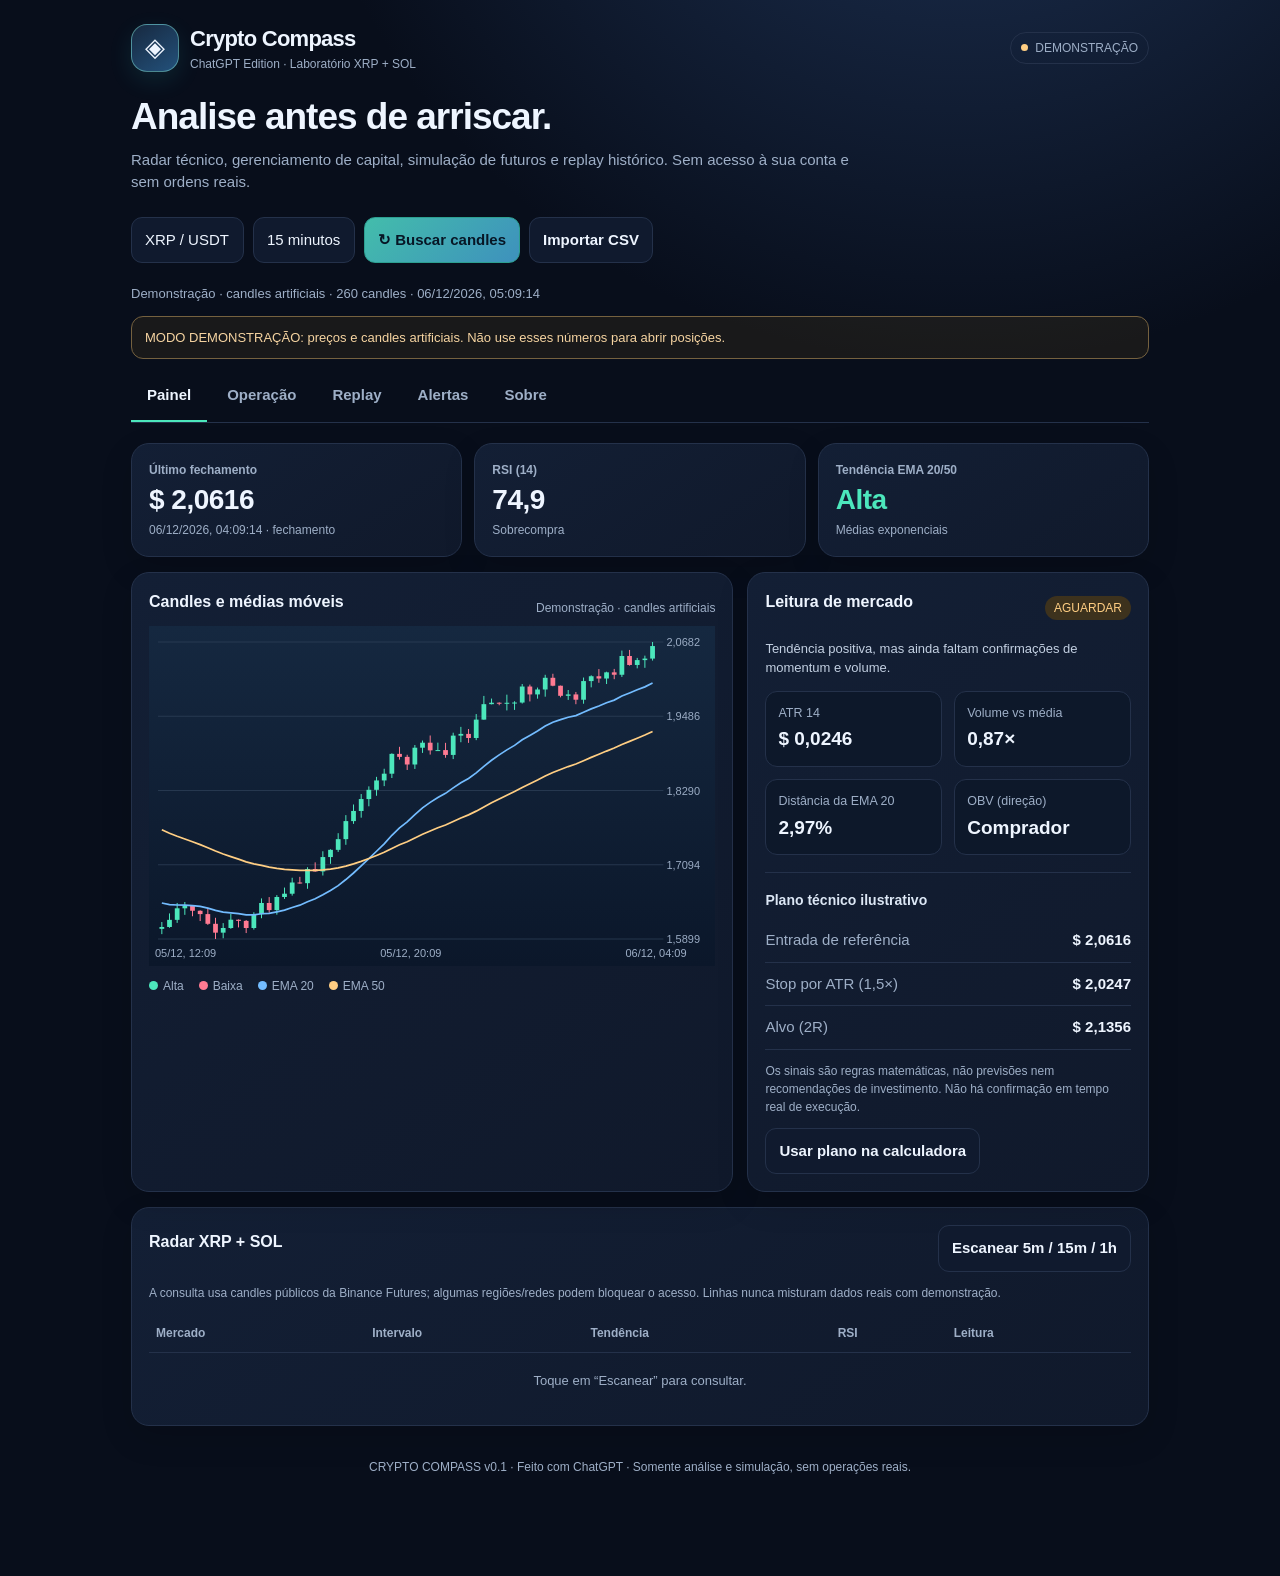
==== index.html @ 7045c55e "Add Crypto Compass index.html for GitHub Pages" ====
<!doctype html>
<html lang="pt-BR">
<head>
<meta charset="utf-8">
<meta name="viewport" content="width=device-width,initial-scale=1,viewport-fit=cover">
<meta name="theme-color" content="#0a1020">
<title>Crypto Compass • ChatGPT Edition</title>
<style>
:root{color-scheme:dark;--bg:#080e1b;--surface:#101a2e;--surface2:#152139;--border:#24314a;--text:#eef5ff;--muted:#9eafc7;--mint:#4ce7bc;--red:#ff7a92;--blue:#73bcff;--gold:#ffce83;--violet:#9d93ff;--shadow:0 16px 48px #0005}
*{box-sizing:border-box}html{scroll-behavior:smooth}body{margin:0;background:radial-gradient(circle at 75% -20%,#20365b 0,transparent 32%),var(--bg);color:var(--text);font:15px/1.5 -apple-system,BlinkMacSystemFont,"Segoe UI",sans-serif}button,input,select{font:inherit}button{cursor:pointer;touch-action:manipulation}a{color:var(--blue)}.wrap{max-width:1050px;padding:22px 16px 100px;margin:auto}.top{display:flex;gap:14px;justify-content:space-between;align-items:center;flex-wrap:wrap}.brand{display:flex;gap:11px;align-items:center}.logo{width:48px;height:48px;border:1px solid #85e9dd77;border-radius:16px;background:linear-gradient(145deg,#172940,#23517b);display:grid;place-items:center;font-size:26px;box-shadow:0 8px 25px #35d8e01c}.brand strong{font-size:22px;letter-spacing:-.75px}.brand small{display:block;color:var(--muted);font-size:12px}.tag{display:inline-flex;gap:7px;align-items:center;border:1px solid var(--border);color:var(--muted);font-size:12px;border-radius:99px;padding:6px 10px}.dot{width:7px;height:7px;background:var(--gold);border-radius:50%}.tag.live{color:var(--mint);border-color:#217c64}.tag.live .dot{background:var(--mint)}.tag.csv{color:var(--blue)}.tag.csv .dot{background:var(--blue)}.intro{margin:23px 0}.intro h1{font-size:clamp(25px,5.3vw,37px);line-height:1.15;letter-spacing:-1px;margin:0 0 10px}.intro p{color:var(--muted);margin:0;max-width:720px}.toolbar{display:flex;gap:9px;align-items:center;flex-wrap:wrap;margin:21px 0}.pick,.btn{border:1px solid var(--border);background:var(--surface);color:var(--text);border-radius:11px;padding:11px 13px;min-height:42px}.pick{appearance:none}.btn{font-weight:650}.btn.primary{border-color:#2d9f91;background:linear-gradient(135deg,#43bdab,#3e91bd);color:#071625}.btn:disabled{opacity:.5;cursor:not-allowed}.btn.ghost{background:transparent}.tabs{display:flex;gap:4px;overflow-x:auto;border-bottom:1px solid var(--border);margin-bottom:20px;scrollbar-width:none}.tabs button{white-space:nowrap;background:none;border:0;color:var(--muted);font-weight:650;padding:13px 16px;border-bottom:2px solid transparent}.tabs button.active{border-bottom-color:var(--mint);color:var(--text)}.panel{display:none}.panel.active{display:block}.cols{display:grid;grid-template-columns:1.5fr 1fr;gap:14px}.rowcards{display:grid;grid-template-columns:repeat(3,1fr);gap:12px}.card{background:linear-gradient(145deg,#131f35,#10192b);border:1px solid var(--border);padding:17px;border-radius:18px;min-width:0;box-shadow:0 12px 32px #0002}.card+.card{}.card h2{font-size:16px;margin:0 0 12px}.card h3{font-size:14px;color:#dce7f5;margin:0 0 8px}.metric .label{font-size:12px;color:var(--muted);font-weight:600}.metric .value{font-size:clamp(19px,3.4vw,28px);font-weight:740;letter-spacing:-.5px;overflow-wrap:anywhere}.metric .sub{font-size:12px;color:var(--muted)}.up{color:var(--mint)!important}.down{color:var(--red)!important}.neutral{color:var(--gold)!important}.chartbox{height:340px;position:relative}.chartbox canvas{width:100%;height:100%;display:block}.legend{display:flex;gap:15px;font-size:12px;color:var(--muted);flex-wrap:wrap;margin-top:11px}.swatch{width:9px;height:9px;display:inline-block;border-radius:50%;margin-right:5px}.section{margin-top:15px}.subtitle{display:flex;align-items:center;justify-content:space-between;gap:9px}.hint{font-size:12px;color:var(--muted)}.notice{font-size:13px;border:1px solid #75613f;background:#3d301a55;color:#f6d4a1;border-radius:12px;padding:11px 13px;margin:12px 0}.notice.good{border-color:#226a60;color:#96e8d2;background:#143d3955}.notice.bad{border-color:#85475c;color:#ffb3c0;background:#5b243a44}.pill{padding:3px 9px;border-radius:99px;font-size:12px;background:#283854;white-space:nowrap}.pill.long{background:#123d33;color:var(--mint)}.pill.short{background:#482233;color:#ffa1b0}.pill.wait{background:#3d321d;color:var(--gold)}.readout{display:grid;grid-template-columns:1fr 1fr;gap:12px;margin-top:13px}.readout>div{background:#0d182a;padding:12px;border:1px solid var(--border);border-radius:12px}.readout strong{font-size:19px;display:block;margin-top:3px}.readout small{display:block;color:var(--muted)}.mini{font-size:12px;color:var(--muted)}.explain{font-size:13px;color:#c3d0e2}table{border-collapse:collapse;width:100%;font-size:13px}th,td{text-align:left;border-bottom:1px solid var(--border);padding:10px 7px;vertical-align:top}th{color:var(--muted);font-size:12px;font-weight:600}tr:last-child td{border-bottom:none}.scrolltable{overflow-x:auto}td button{min-height:31px}.formgrid{display:grid;grid-template-columns:repeat(2,1fr);gap:13px}.field{display:flex;flex-direction:column;gap:5px}.field label{color:var(--muted);font-size:12px;font-weight:650}.field input,.field select{width:100%;background:#0b1527;border:1px solid #30425b;color:var(--text);padding:12px;border-radius:10px;outline:none;min-height:45px}.field input:focus{border-color:var(--mint)}.actions{display:flex;flex-wrap:wrap;gap:9px;margin-top:13px}.line{border-top:1px solid var(--border);margin:17px 0}.kpi{display:flex;justify-content:space-between;gap:10px;padding:10px 0;border-bottom:1px solid var(--border)}.kpi span{color:var(--muted)}.kpi strong{text-align:right}.grid11{display:grid;grid-template-columns:repeat(2,1fr);gap:9px}.feature{border:1px solid var(--border);border-radius:12px;padding:12px;background:#0c1729}.feature b{font-size:13px}.feature p{font-size:12px;color:var(--muted);margin:5px 0 0}.foot{color:var(--muted);text-align:center;font-size:12px;margin-top:32px}.statusmsg{font-size:13px;color:var(--muted);min-height:19px}.toast{position:fixed;left:50%;bottom:18px;transform:translateX(-50%);background:#203851;color:white;border:1px solid #47718a;padding:10px 16px;max-width:90%;min-width:200px;box-shadow:var(--shadow);border-radius:12px;text-align:center;z-index:5;display:none}.toast.show{display:block}.empty{padding:18px;color:var(--muted);font-size:13px;text-align:center}.file{display:none}.important{font-weight:650;color:var(--gold)}
@media(max-width:730px){.wrap{padding:17px 12px 85px}.intro{margin:22px 0 15px}.cols{grid-template-columns:1fr}.rowcards{gap:8px}.card{padding:13px;border-radius:15px}.rowcards .card{padding:11px}.metric .value{font-size:19px}.metric .sub{font-size:11px}.chartbox{height:285px}.toolbar{gap:7px}.toolbar>*{flex:1}.toolbar .btn{white-space:nowrap}.tabs button{padding:12px}.grid11{grid-template-columns:1fr}.formgrid{gap:9px}.tag{font-size:11px}}
@media(max-width:365px){.rowcards{grid-template-columns:1fr 1fr}.metric .value{font-size:21px}}
</style>
</head>
<body>
<div class="wrap">
<header class="top">
  <div class="brand"><span class="logo">◈</span><div><strong>Crypto Compass</strong><small>ChatGPT Edition · Laboratório XRP + SOL</small></div></div>
  <span class="tag" id="sourceBadge"><span class="dot"></span><span id="sourceLabel">DEMONSTRAÇÃO</span></span>
</header>
<section class="intro"><h1>Analise antes de arriscar.</h1><p>Radar técnico, gerenciamento de capital, simulação de futuros e replay histórico. Sem acesso à sua conta e sem ordens reais.</p></section>
<div class="toolbar">
  <select class="pick" id="symbol" aria-label="Criptomoeda"><option value="XRPUSDT">XRP / USDT</option><option value="SOLUSDT">SOL / USDT</option></select>
  <select class="pick" id="timeframe" aria-label="Período"><option value="5m">5 minutos</option><option value="15m" selected>15 minutos</option><option value="1h">1 hora</option><option value="4h">4 horas</option></select>
  <button class="btn primary" id="refresh">↻ Buscar candles</button>
  <button class="btn" id="import">Importar CSV</button><input type="file" id="file" class="file" accept=".csv,.txt,text/csv"/>
</div>
<div class="statusmsg" id="updateStatus">Histórico sintético para demonstração. Toque em “Buscar candles” para tentar obter dados públicos.</div>
<div class="notice" id="dataWarning">MODO DEMONSTRAÇÃO: os preços mostrados são inventados apenas para testar o painel. Não use esses números para operar.</div>
<nav class="tabs" role="tablist" aria-label="Áreas do aplicativo">
<button class="active" data-tab="dashboard">Painel</button><button data-tab="trade">Operação</button><button data-tab="backtest">Replay</button><button data-tab="alerts">Alertas</button><button data-tab="about">Sobre</button>
</nav>
<section class="panel active" id="dashboard">
  <div class="rowcards">
    <div class="card metric"><div class="label">Último fechamento</div><div class="value" id="lastPrice">—</div><div class="sub" id="lastTime">—</div></div>
    <div class="card metric"><div class="label">RSI (14)</div><div class="value" id="rsi">—</div><div class="sub" id="rsiInfo">—</div></div>
    <div class="card metric"><div class="label">Tendência EMA 20/50</div><div class="value" id="trend">—</div><div class="sub" id="trendInfo">—</div></div>
  </div>
  <div class="cols section">
    <div class="card"><div class="subtitle"><h2>Candles e médias móveis</h2><span class="hint" id="chartSource">—</span></div><div class="chartbox"><canvas id="candles" role="img" aria-label="Gráfico de candles e médias móveis"></canvas></div><div class="legend"><span><i class="swatch" style="background:#4ce7bc"></i>Alta</span><span><i class="swatch" style="background:#ff7a92"></i>Baixa</span><span><i class="swatch" style="background:#73bcff"></i>EMA 20</span><span><i class="swatch" style="background:#ffce83"></i>EMA 50</span></div></div>
    <div class="card"><div class="subtitle"><h2>Leitura de mercado</h2><span id="signalBadge" class="pill wait">AGUARDAR</span></div><p id="signalText" class="explain">—</p><div class="readout"><div><small>ATR 14</small><strong id="atr">—</strong></div><div><small>Volume vs média</small><strong id="volumeRatio">—</strong></div><div><small>Distância da EMA 20</small><strong id="emaDist">—</strong></div><div><small>OBV (direção)</small><strong id="obv">—</strong></div></div><div class="line"></div><h3>Plano técnico ilustrativo</h3><div class="kpi"><span>Entrada de referência</span><strong id="suggestEntry">—</strong></div><div class="kpi"><span>Stop por ATR (1,5×)</span><strong id="suggestStop">—</strong></div><div class="kpi"><span>Alvo (2R)</span><strong id="suggestTarget">—</strong></div><p class="mini">Os sinais são regras matemáticas, não previsões nem recomendações de investimento. Não há confirmação em tempo real de execução.</p><button class="btn" id="usePlan">Usar plano na calculadora</button></div>
  </div>
  <div class="card section"><div class="subtitle"><h2>Radar XRP + SOL</h2><button class="btn" id="scan">Escanear 5m / 15m / 1h</button></div><p class="mini">A consulta usa candles públicos da Binance Futures; algumas regiões/redes podem bloquear o acesso. Linhas nunca misturam dados reais com demonstração.</p><div class="scrolltable"><table><thead><tr><th>Mercado</th><th>Intervalo</th><th>Tendência</th><th>RSI</th><th>Leitura</th></tr></thead><tbody id="radarBody"><tr><td colspan="5" class="empty">Toque em “Escanear” para consultar.</td></tr></tbody></table></div></div>
</section>
<section class="panel" id="trade">
<div class="cols">
  <div class="card"><h2>Calculadora de futuros USDT-M</h2><p class="mini">Cálculo simplificado de contratos lineares. Preencha seu plano e veja risco, retorno e exposição antes de simular.</p>
    <div class="formgrid">
      <div class="field"><label for="side">Direção</label><select id="side"><option value="LONG">LONG · Compra</option><option value="SHORT">SHORT · Venda</option></select></div>
      <div class="field"><label for="leverage">Alavancagem (×)</label><input id="leverage" type="number" min="1" max="125" value="5" step="1" inputmode="numeric"></div>
      <div class="field"><label for="equity">Capital total (USDT)</label><input id="equity" type="number" min="0" value="200" step="any" inputmode="decimal"></div>
      <div class="field"><label for="margin">Margem usada (USDT)</label><input id="margin" type="number" min="0" value="20" step="any" inputmode="decimal"></div>
      <div class="field"><label for="entry">Preço de entrada</label><input id="entry" type="number" min="0" step="any" inputmode="decimal"></div>
      <div class="field"><label for="stop">Stop-loss</label><input id="stop" type="number" min="0" step="any" inputmode="decimal"></div>
      <div class="field"><label for="target">Take-profit</label><input id="target" type="number" min="0" step="any" inputmode="decimal"></div>
      <div class="field"><label for="riskPct">Risco máximo (% do capital)</label><input id="riskPct" type="number" min="0.1" max="100" value="1" step=".1" inputmode="decimal"></div>
      <div class="field"><label for="feePct">Taxa estimada por lado (%)</label><input id="feePct" type="number" min="0" max="10" value="0.05" step="any" inputmode="decimal"></div>
      <div class="field"><label for="slippagePct">Slippage estimado por saída (%)</label><input id="slippagePct" type="number" min="0" max="10" value="0.05" step="any" inputmode="decimal"></div>
    </div><div class="actions"><button class="btn primary" id="calculate">Calcular risco</button><button class="btn" id="paperTrade">Registrar operação simulada</button></div>
    <div id="calcStatus" class="notice">Confira entrada, stop, alvo e tamanho da margem antes de calcular.</div>
  </div>
  <div class="card"><h2>Resultado da operação</h2>
    <div class="kpi"><span>Exposição (nocional)</span><strong id="notional">—</strong></div>
    <div class="kpi"><span>Quantidade estimada</span><strong id="qty">—</strong></div>
    <div class="kpi"><span>Perda no stop*</span><strong id="loss">—</strong></div>
    <div class="kpi"><span>Lucro no alvo*</span><strong id="profit">—</strong></div>
    <div class="kpi"><span>Risco da conta</span><strong id="riskAccount">—</strong></div>
    <div class="kpi"><span>Retorno/risco líquido</span><strong id="rr">—</strong></div>
    <div class="kpi"><span>Margem sugerida p/ risco máximo</span><strong id="suggestMargin">—</strong></div>
    <div class="kpi"><span>Distância teórica até zerar margem</span><strong id="roughLiq">—</strong></div>
    <p class="mini">* Inclui taxas informadas e estimativa de slippage de saída. Não inclui funding. A distância de zeragem da margem <b>não é o preço de liquidação</b>, que depende da corretora, manutenção e demais posições.</p>
    <div class="line"></div><h3>Registro local de simulações</h3><div id="paperHistory" class="mini">Nenhuma operação simulada.</div><div class="actions"><button class="btn ghost" id="exportTrades">Exportar registros</button><button class="btn ghost" id="clearTrades">Limpar</button></div>
  </div>
</div>
</section>
<section class="panel" id="backtest">
  <div class="cols"><div class="card"><h2>Replay histórico: rompimento de 20 candles</h2><p class="explain">Estratégia didática: entrada no candle seguinte a um fechamento acima da máxima anterior (LONG), ou abaixo da mínima anterior (SHORT), filtrada pela EMA 50. Stop = 1,5× ATR(14); alvo = 2R. Se stop e alvo forem tocados no mesmo candle, considera stop primeiro.</p><div class="formgrid"><div class="field"><label for="btBreakout">Janela do rompimento</label><select id="btBreakout"><option value="10">10 candles</option><option value="20" selected>20 candles</option><option value="30">30 candles</option></select></div><div class="field"><label for="btFee">Taxa por lado (%)</label><input id="btFee" value="0.05" min="0" step="0.01" type="number" inputmode="decimal"></div></div><div class="actions"><button class="btn primary" id="runBacktest">Executar replay</button><button class="btn" id="exportBacktest">Exportar CSV</button></div><p class="mini">Teste simples, sem otimização, spread, funding ou impacto de mercado. Histórico sintético produz resultados sintéticos. O replay não prevê probabilidades futuras.</p></div>
    <div class="card"><h2>Resumo do replay</h2><div class="readout"><div><small>Operações</small><strong id="btCount">—</strong></div><div><small>Taxa de acerto</small><strong id="btWin">—</strong></div><div><small>Saldo em R*</small><strong id="btTotal">—</strong></div><div><small>Maior rebaixamento*</small><strong id="btDrawdown">—</strong></div></div><p class="mini">* Resultado expresso em unidades de risco (R), com taxas aproximadas. Não representa dólares de lucro.</p><div class="notice" id="btStatus">Execute para testar o histórico carregado.</div></div>
  </div><div class="card section"><h2>Últimas operações do replay</h2><div class="scrolltable"><table><thead><tr><th>Data</th><th>Lado</th><th>Entrada</th><th>Saída</th><th>Motivo</th><th>Resultado</th></tr></thead><tbody id="btRows"><tr><td colspan="6" class="empty">Sem teste executado.</td></tr></tbody></table></div></div>
</section>
<section class="panel" id="alerts">
<div class="cols"><div class="card"><h2>Alertas de preço na tela</h2><p class="explain">Avisos locais quando você atualizar candles e o último preço cruzar seu nível. <b>Não funciona com a aba fechada</b> e não envia push.</p><div class="formgrid"><div class="field"><label for="alertSide">Condição</label><select id="alertSide"><option value="above">Preço igual ou acima de</option><option value="below">Preço igual ou abaixo de</option></select></div><div class="field"><label for="alertPrice">Preço (USDT)</label><input type="number" id="alertPrice" min="0" step="any" inputmode="decimal"></div></div><div class="actions"><button class="btn primary" id="addAlert">Criar alerta local</button><button class="btn" id="checkAlerts">Verificar agora</button></div></div><div class="card"><h2>Seus alertas</h2><div id="alertList" class="empty">Nenhum alerta cadastrado.</div><p class="mini">Guardados neste navegador quando o armazenamento local estiver disponível. Sem envio de dados pessoais.</p></div></div>
</section>
<section class="panel" id="about"><div class="card"><h2>11 módulos adaptados para criptomoedas</h2><p class="explain">Esta é uma implementação própria inspirada na organização das 11 habilidades do projeto público <a href="https://github.com/Jakeschincariol/day-trader-skill" target="_blank" rel="noopener">Day Trader Skill</a>, de Jake Schincariol (MIT). Não é um plugin oficial do ChatGPT, da Binance nem uma cópia dos scripts Python originais.</p><div class="grid11">
<div class="feature"><b>01 · Scanner → Radar</b><p>Compara XRP/SOL e múltiplos períodos.</p></div><div class="feature"><b>02 · News → Contexto</b><p>Tendência e volatilidade; não coleta manchetes.</p></div><div class="feature"><b>03 · Entry → Sinal</b><p>Critérios de EMA, RSI e volume em candles fechados.</p></div><div class="feature"><b>04 · Exit → Planejamento</b><p>Stop ATR e alvo em múltiplos de risco.</p></div><div class="feature"><b>05 · Time Machine → Replay</b><p>Backtest histórico de rompimentos, não previsão.</p></div><div class="feature"><b>06 · Risk → Limites</b><p>Validação do risco e da direção do stop.</p></div><div class="feature"><b>07 · Budget → Tamanho</b><p>Margem sugerida pelo risco máximo definido.</p></div><div class="feature"><b>08 · Broker → Paper</b><p>Registro local de ordem simulada; nenhuma ordem real.</p></div><div class="feature"><b>09 · Alerts → Alertas locais</b><p>Verifica níveis quando os dados são atualizados.</p></div><div class="feature"><b>10 · Analyst → Volatilidade</b><p>ATR, distância das médias e RSI, em vez de balanços.</p></div><div class="feature"><b>11 · Tracker → Volume</b><p>Razão de volume e OBV, em vez de declarações políticas.</p></div>
</div><div class="line"></div><h3>Limitações e segurança</h3><p class="explain">Os candles públicos são solicitados à API Binance Futures <code>fapi.binance.com</code> somente quando você pede atualização. Ela pode estar inacessível dependendo da região, conexão ou navegador. Dados CSV são identificados separadamente. Nenhuma atualização automática em segundo plano. Sem APIs privadas, sem ordens, sem senhas e sem previsão garantida. A estimativa financeira não contempla todas as regras da exchange, custos e riscos de liquidação.</p><p class="explain"><b>Assinatura:</b> Crypto Compass · desenvolvido com assistência do ChatGPT para estudo e simulação de XRP/SOL. Créditos de inspiração: Jake Schincariol, <a href="https://github.com/Jakeschincariol/day-trader-skill">Day Trader Skill</a>.</p><div class="actions"><button id="loadDemo" class="btn">Voltar à demonstração</button></div></div></section>
<footer class="foot">CRYPTO COMPASS v0.1 · Feito com ChatGPT · Somente análise e simulação, sem operações reais.</footer>
</div><div class="toast" id="toast" role="status" aria-live="polite"></div>
<script>
'use strict';
const $=x=>document.getElementById(x), $$=s=>Array.from(document.querySelectorAll(s));
const fmt=(n,d=4)=>Number.isFinite(n)?n.toLocaleString('pt-BR',{minimumFractionDigits:d,maximumFractionDigits:d}):'—';
const money=(n,d=2)=>Number.isFinite(n)?new Intl.NumberFormat('pt-BR',{style:'currency',currency:'USD',minimumFractionDigits:d,maximumFractionDigits:d}).format(n):'—';
const pct=(n,d=2)=>Number.isFinite(n)?fmt(n,d)+'%':'—';
const finite=n=>Number.isFinite(n);
let store={};let paper=readStore('cc_paper',[]),alerts=readStore('cc_alerts',[]),btTrades=[];let toastTimer;
function readStore(k,fallback){try{const v=JSON.parse(localStorage.getItem(k));return Array.isArray(v)?v:fallback}catch{return fallback}}
function saveStore(k,value){try{localStorage.setItem(k,JSON.stringify(value))}catch{}}
function toast(m){$('toast').textContent=m;$('toast').classList.add('show');clearTimeout(toastTimer);toastTimer=setTimeout(()=>$('toast').classList.remove('show'),3700)}
function sourceData(){const k=$('symbol').value+'_'+$('timeframe').value;return store[k]||null}
function setData(data){store[data.symbol+'_'+data.tf]=data;renderAll()}
function seeded(seed){return function(){seed|=0;seed=(seed+0x6D2B79F5)|0;let t=Math.imul(seed^(seed>>>15),1|seed);t=(t+Math.imul(t^(t>>>7),61|t))^t;return ((t^(t>>>14))>>>0)/4294967296}}
const duration={'5m':300000,'15m':900000,'1h':3600000,'4h':14400000};
function demo(symbol,tf){const x=seeded((symbol==='XRPUSDT'?73051:173008)+duration[tf]),n=260,c=[];let price=symbol==='XRPUSDT'?2.1:165;const t0=Date.now()-duration[tf]*(n+3);for(let i=0;i<n;i++){const drift=Math.sin(i/16)*.004+Math.cos(i/42)*.003;const change=(x()-.5)*.026+drift;const open=price;const close=Math.max(.001,open*(1+change));const high=Math.max(open,close)*(1+x()*.007);const low=Math.min(open,close)*(1-x()*.007);c.push({t:t0+i*duration[tf],open,high,low,close,volume:500000+x()*1600000});price=close}return {symbol,tf,c,kind:'demo',received:Date.now(),description:'Demonstração · candles artificiais'}}
function ema(c,n){const out=Array(c.length).fill(NaN);if(c.length<n)return out;let sum=0;for(let i=0;i<n;i++)sum+=c[i].close;let e=sum/n;out[n-1]=e;for(let i=n;i<c.length;i++){e=c[i].close*(2/(n+1))+e*(1-2/(n+1));out[i]=e}return out}
function rsi(c,n=14){if(c.length<=n)return NaN;let g=0,l=0;for(let i=1;i<=n;i++){const diff=c[i].close-c[i-1].close;g+=Math.max(diff,0);l+=Math.max(-diff,0)}g/=n;l/=n;for(let i=n+1;i<c.length;i++){const diff=c[i].close-c[i-1].close;g=(g*(n-1)+Math.max(diff,0))/n;l=(l*(n-1)+Math.max(-diff,0))/n}return l===0?(g===0?50:100):100-100/(1+g/l)}
function atrArray(c,n=14){const result=Array(c.length).fill(NaN);if(c.length<=n)return result;let total=0;for(let i=1;i<=n;i++){const z=c[i],prev=c[i-1];total+=Math.max(z.high-z.low,Math.abs(z.high-prev.close),Math.abs(z.low-prev.close))}let v=total/n;result[n]=v;for(let i=n+1;i<c.length;i++){const z=c[i],prev=c[i-1];const tr=Math.max(z.high-z.low,Math.abs(z.high-prev.close),Math.abs(z.low-prev.close));v=(v*(n-1)+tr)/n;result[i]=v}return result}
function analyze(c){if(c.length<55)return null;const idx=c.length-1,e20=ema(c,20),e50=ema(c,50),r=rsi(c),a=atrArray(c),cl=c[idx].close;const vavg=c.slice(-21,-1).reduce((p,x)=>p+x.volume,0)/20;const vr=vavg?c[idx].volume/vavg:NaN;let obv=0;for(let i=Math.max(1,c.length-20);i<c.length;i++)obv+=c[i].close>c[i-1].close?c[i].volume:c[i].close<c[i-1].close?-c[i].volume:0;const up=e20[idx]>e50[idx]&&cl>e20[idx],down=e20[idx]<e50[idx]&&cl<e20[idx];let signal='WAIT';if(up&&r>=50&&r<=70&&vr>=1.05)signal='LONG';else if(down&&r<=50&&r>=30&&vr>=1.05)signal='SHORT';const side=signal==='WAIT'?(up?'LONG':down?'SHORT':null):signal;const stop=side==='LONG'?cl-1.5*a[idx]:side==='SHORT'?cl+1.5*a[idx]:NaN;const target=side==='LONG'?cl+3*a[idx]:side==='SHORT'?cl-3*a[idx]:NaN;return {cl,e20:e20[idx],e50:e50[idx],r,atr:a[idx],vr,obv,up,down,signal,side,stop,target,dist:(cl/e20[idx]-1)*100,e20Arr:e20,e50Arr:e50}}
function setSource(src){const b=$('sourceBadge');b.classList.remove('live','csv');if(src.kind==='live'){b.classList.add('live');$('sourceLabel').textContent='BINANCE FUTURES';$('dataWarning').className='notice good';$('dataWarning').textContent='DADOS PÚBLICOS: candles históricos da Binance Futures, consultados manualmente. Confira o preço e a disponibilidade na corretora antes de operar.';}else if(src.kind==='csv'){b.classList.add('csv');$('sourceLabel').textContent='CSV IMPORTADO';$('dataWarning').className='notice';$('dataWarning').textContent='DADOS IMPORTADOS: qualidade, instrumento, fuso e integridade são responsabilidade do arquivo CSV; confira a procedência antes de interpretar.';}else{$('sourceLabel').textContent='DEMONSTRAÇÃO';$('dataWarning').className='notice';$('dataWarning').textContent='MODO DEMONSTRAÇÃO: preços e candles artificiais. Não use esses números para abrir posições.';}$('chartSource').textContent=src.description;}
function renderAll(){const data=sourceData();if(!data)return;setSource(data);const c=data.c,a=analyze(c),last=c[c.length-1];$('lastPrice').textContent='$ '+fmt(last.close,last.close>=20?2:4);$('lastTime').textContent=new Date(last.t).toLocaleString('pt-BR')+' · fechamento';$('rsi').textContent=a?fmt(a.r,1):'—';$('rsiInfo').textContent=a?(a.r>70?'Sobrecompra':a.r<30?'Sobrevenda':'Neutro'):'Poucos candles';$('trend').textContent=a?(a.up?'Alta':a.down?'Baixa':'Lateral'):'—';$('trend').className='value '+(a?(a.up?'up':a.down?'down':'neutral'):'');$('trendInfo').textContent='Médias exponenciais';$('atr').textContent=a?'$ '+fmt(a.atr,last.close>=20?2:4):'—';$('volumeRatio').textContent=a?fmt(a.vr,2)+'×':'—';$('emaDist').textContent=a?pct(a.dist):'—';$('obv').textContent=a?(a.obv>0?'Comprador':a.obv<0?'Vendedor':'Neutro'):'—';$('signalBadge').textContent=a?(a.signal==='WAIT'?'AGUARDAR':a.signal):'AGUARDAR';$('signalBadge').className='pill '+(a?(a.signal==='LONG'?'long':a.signal==='SHORT'?'short':'wait'):'wait');$('signalText').textContent=!a?'Carregue pelo menos 55 candles.':a.signal==='LONG'?'Condições técnicas LONG: tendência de alta, RSI entre 50–70 e volume acima da média.':a.signal==='SHORT'?'Condições técnicas SHORT: tendência de baixa, RSI entre 30–50 e volume acima da média.':a.up?'Tendência positiva, mas ainda faltam confirmações de momentum e volume.':a.down?'Tendência negativa, mas ainda faltam confirmações de momentum e volume.':'Médias e preço sem alinhamento. Melhor não forçar um sinal.';$('suggestEntry').textContent=a&&a.side?'$ '+fmt(a.cl,a.cl>=20?2:4):'—';$('suggestStop').textContent=a&&a.side?'$ '+fmt(a.stop,a.cl>=20?2:4):'—';$('suggestTarget').textContent=a&&a.side?'$ '+fmt(a.target,a.cl>=20?2:4):'—';$('usePlan').disabled=!(a&&a.side);$('usePlan').dataset.side=a?.side||'';$('usePlan').dataset.entry=a?.cl||'';$('usePlan').dataset.stop=a?.stop||'';$('usePlan').dataset.target=a?.target||'';$('updateStatus').textContent=data.description+' · '+c.length+' candles · '+new Date(data.received).toLocaleString('pt-BR')+(data.kind==='live'?' (captura; não é streaming)':'');$('btStatus').textContent='Os candles foram alterados ou atualizados. Execute o replay para recalcular.';$('btStatus').className='notice';btTrades=[];renderChart();if(data.kind==='live')checkAlerts(true)}
function renderChart(){const canvas=$('candles'),data=sourceData();if(!canvas||!data)return;const rect=canvas.getBoundingClientRect();if(rect.width<30||rect.height<30)return;const w=rect.width,h=rect.height,dpr=Math.min(window.devicePixelRatio||1,2);canvas.width=Math.round(w*dpr);canvas.height=Math.round(h*dpr);const x=canvas.getContext('2d');x.setTransform(dpr,0,0,dpr,0,0);x.clearRect(0,0,w,h);const all=data.c,last=all.slice(-65),a=analyze(all);const max=Math.max(...last.map(c=>c.high)),min=Math.min(...last.map(c=>c.low)),range=(max-min)||1,padL=9,padR=59,padT=16,padB=27,plotW=w-padL-padR,plotH=h-padT-padB,xx=i=>padL+i*(plotW/last.length)+plotW/last.length/2,yy=p=>padT+(max-p)/range*plotH;const bg=x.createLinearGradient(0,0,0,h);bg.addColorStop(0,'#152840');bg.addColorStop(1,'#0b172a');x.fillStyle=bg;x.fillRect(0,0,w,h);x.strokeStyle='#30425b';x.lineWidth=.7;x.font='11px -apple-system,Arial';for(let i=0;i<=4;i++){const y=padT+i*plotH/4;x.beginPath();x.moveTo(padL,y);x.lineTo(w-padR+7,y);x.stroke();x.fillStyle='#9bacc4';x.fillText(fmt(max-i*range/4,max>=20?2:4),w-padR+10,y+4)}const step=plotW/last.length;last.forEach((bar,i)=>{const cx=xx(i),up=bar.close>=bar.open;x.strokeStyle=up?'#4ce7bc':'#ff7a92';x.fillStyle=x.strokeStyle;x.lineWidth=1;x.beginPath();x.moveTo(cx,yy(bar.high));x.lineTo(cx,yy(bar.low));x.stroke();const ytop=yy(Math.max(bar.open,bar.close)),yb=yy(Math.min(bar.open,bar.close));x.fillRect(cx-step*.31,ytop,Math.max(2,step*.62),Math.max(1,yb-ytop))});if(a){const offset=all.length-last.length;[[a.e20Arr,'#73bcff'],[a.e50Arr,'#ffce83']].forEach(([line,color])=>{x.beginPath();x.strokeStyle=color;x.lineWidth=1.7;let started=false;for(let i=0;i<last.length;i++){const v=line[offset+i];if(!finite(v))continue;started?x.lineTo(xx(i),yy(v)):x.moveTo(xx(i),yy(v));started=true}x.stroke()})}x.fillStyle='#9eafc7';const tick=[0,Math.floor(last.length/2),last.length-1];tick.forEach(i=>{const str=new Date(last[i].t).toLocaleString('pt-BR',{day:'2-digit',month:'2-digit',hour:'2-digit',minute:'2-digit'});x.fillText(str,Math.min(w-90,Math.max(6,xx(i)-27)),h-9)})}
window.addEventListener('resize',()=>{if($('dashboard').classList.contains('active'))renderChart()});
$$('[data-tab]').forEach(b=>b.addEventListener('click',()=>{$$('[data-tab]').forEach(x=>x.classList.toggle('active',x===b));$$('.panel').forEach(x=>x.classList.toggle('active',x.id===b.dataset.tab));if(b.dataset.tab==='dashboard')setTimeout(renderChart,10)}));
function initDemo(){const symbol=$('symbol').value,tf=$('timeframe').value;const k=symbol+'_'+tf;if(!store[k])store[k]=demo(symbol,tf);renderAll()}
$('symbol').addEventListener('change',initDemo);$('timeframe').addEventListener('change',initDemo);
function parseKlines(raw,symbol,tf){if(!Array.isArray(raw)||raw.length<55)throw Error('Poucos candles ou resposta inválida.');const now=Date.now();const c=raw.map(k=>({t:Number(k[0]),open:Number(k[1]),high:Number(k[2]),low:Number(k[3]),close:Number(k[4]),volume:Number(k[5]),closeTime:Number(k[6])})).filter(z=>Object.values(z).every(finite)&&z.open>0&&z.high>=Math.max(z.open,z.close)&&z.low<=Math.min(z.open,z.close)&&z.low>0&&z.volume>=0&&z.closeTime<=now);if(c.length<55)throw Error('Não foram retornados 55 candles já fechados.');return {symbol,tf,c:c.slice(-260),kind:'live',received:Date.now(),description:'Binance Futures USDⓈ-M · API pública'}}
async function getCandles(symbol,tf){const url=`https://fapi.binance.com/fapi/v1/klines?symbol=${symbol}&interval=${tf}&limit=270`;const controller=new AbortController(),timer=setTimeout(()=>controller.abort(),12000);try{const res=await fetch(url,{cache:'no-store',signal:controller.signal});if(!res.ok)throw Error('HTTP '+res.status);return parseKlines(await res.json(),symbol,tf)}finally{clearTimeout(timer)}}
$('refresh').addEventListener('click',async()=>{const btn=$('refresh');btn.disabled=true;btn.textContent='Buscando...';const s=$('symbol').value,t=$('timeframe').value;$('updateStatus').textContent='Consultando candles históricos da Binance Futures...';try{const d=await getCandles(s,t);setData(d);toast('Candles públicos atualizados.')}catch(e){$('updateStatus').textContent='Falha ao buscar Binance Futures: '+e.message+'. Mantidos os dados anteriores e sua identificação de origem.';toast('Consulta indisponível. Nada foi substituído.')}finally{btn.disabled=false;btn.textContent='↻ Buscar candles'}});
$('scan').addEventListener('click',async()=>{const btn=$('scan'),body=$('radarBody');btn.disabled=true;btn.textContent='Buscando...';body.innerHTML='<tr><td colspan="5" class="empty">Buscando 6 mercados/períodos...</td></tr>';const combos=['XRPUSDT','SOLUSDT'].flatMap(symbol=>['5m','15m','1h'].map(tf=>({symbol,tf})));const res=await Promise.allSettled(combos.map(({symbol,tf})=>getCandles(symbol,tf)));body.innerHTML='';res.forEach((r,i)=>{const {symbol,tf}=combos[i],tr=document.createElement('tr');if(r.status==='fulfilled'){const d=r.value;store[symbol+'_'+tf]=d;const a=analyze(d.c);tr.innerHTML=`<td>${symbol.replace('USDT','')}</td><td>${tf}</td><td>${a.up?'Alta':a.down?'Baixa':'Lateral'}</td><td>${fmt(a.r,1)}</td><td><span class="pill ${a.signal==='LONG'?'long':a.signal==='SHORT'?'short':'wait'}">${a.signal==='WAIT'?'AGUARDAR':a.signal}</span></td>`;}else{tr.innerHTML=`<td>${symbol.replace('USDT','')}</td><td>${tf}</td><td colspan="3">Indisponível · sem dados</td>`}body.appendChild(tr)});btn.disabled=false;btn.textContent='Escanear 5m / 15m / 1h';renderAll();toast(res.filter(x=>x.status==='fulfilled').length+' de 6 consultas concluídas.')});
function csvRows(text){return text.trim().split(/\r?\n/).map(x=>x.split(/[,;\t]/).map(s=>s.replace(/^['"]|['"]$/g,'').trim()))}
function parseCSV(text){const rows=csvRows(text),first=rows[0].map(s=>s.toLowerCase());const aliases={t:['open time','opentime','timestamp','time','date','data','datetime'],open:['open','abertura'],high:['high','maxima','máxima'],low:['low','minima','mínima'],close:['close','fechamento'],volume:['volume','vol']};const header=first.some(v=>aliases.open.includes(v));const idx={};if(header){Object.entries(aliases).forEach(([k,variants])=>idx[k]=first.findIndex(s=>variants.includes(s)))}else Object.assign(idx,{t:0,open:1,high:2,low:3,close:4,volume:5});if(['open','high','low','close'].some(k=>idx[k]<0))throw Error('Colunas open/high/low/close são obrigatórias.');const clean=(header?rows.slice(1):rows).map((r,i)=>{let stamp=r[idx.t];let t=stamp===undefined?i*duration[$('timeframe').value]:Number(stamp);if(!finite(t)){t=Date.parse(stamp)}if(!finite(t))t=i*duration[$('timeframe').value];if(t>1e9&&t<1e11)t*=1000;const z={t,open:Number(r[idx.open]),high:Number(r[idx.high]),low:Number(r[idx.low]),close:Number(r[idx.close]),volume:idx.volume>=0?Number(r[idx.volume]):1};return z}).filter(z=>Object.values(z).every(finite)&&z.low>0&&z.high>=Math.max(z.open,z.close)&&z.low<=Math.min(z.open,z.close)&&z.volume>=0).sort((a,b)=>a.t-b.t);const unique=clean.filter((z,i)=>!i||z.t!==clean[i-1].t);if(unique.length<55)throw Error('O CSV precisa conter ao menos 55 candles válidos.');return {c:unique.slice(-1000),symbol:$('symbol').value,tf:$('timeframe').value,kind:'csv',received:Date.now(),description:'CSV local · origem externa não verificada'}}
$('import').addEventListener('click',()=>$('file').click());$('file').addEventListener('change',async e=>{const f=e.target.files?.[0];if(!f)return;try{setData(parseCSV(await f.text()));toast('CSV carregado; confirme período e par.')}catch(err){toast('Erro no CSV: '+err.message)}e.target.value=''});
function readNum(id){return Number($(id).value)}
function calcTrade(){const side=$('side').value,entry=readNum('entry'),stop=readNum('stop'),target=readNum('target'),equity=readNum('equity'),margin=readNum('margin'),leverage=readNum('leverage'),riskPct=readNum('riskPct'),feePct=readNum('feePct'),slipPct=readNum('slippagePct');const clean=[entry,stop,target,equity,margin,leverage,riskPct,feePct,slipPct].every(finite);let err='';if(!clean||entry<=0||stop<=0||target<=0||equity<=0||margin<=0||leverage<1||leverage>125||riskPct<=0||riskPct>100||feePct<0||slipPct<0)err='Há campos inválidos; revise os números e limites.';else if(margin>equity)err='A margem não pode superar o capital da conta nesta simulação.';else if(side==='LONG'&&!(stop<entry&&target>entry)||side==='SHORT'&&!(stop>entry&&target<entry))err='Para LONG, stop abaixo e alvo acima da entrada. Para SHORT, o contrário.';if(err){$('calcStatus').className='notice bad';$('calcStatus').textContent=err;['notional','qty','loss','profit','riskAccount','rr','suggestMargin','roughLiq'].forEach(id=>$(id).textContent='—');return null}const notional=margin*leverage,qty=notional/entry,s=side==='LONG'?1:-1,fee=feePct/100;const stopExit=stop*(1-s*slipPct/100),targetExit=target*(1-s*slipPct/100),feeCostExit=p=>qty*(entry+p)*fee;const pnl=p=>s*(p-entry)*qty-feeCostExit(p);const loss=Math.max(0,-pnl(stopExit)),profit=pnl(targetExit),risk=loss/equity*100,rr=loss>0?profit/loss:NaN;const stopFraction=Math.abs(stop-entry)/entry+2*fee+slipPct/100;const desiredNotional=equity*riskPct/100/stopFraction;const suggestedMargin=Math.min(equity,desiredNotional/leverage);const marginZeroPct=100/leverage;const issues=[];if(loss>equity*riskPct/100)issues.push('Risco calculado ultrapassa seu limite de '+pct(riskPct,1)+'.');if(stopFraction*100>=marginZeroPct)issues.push('O stop pode ficar além do esgotamento teórico da margem isolada, antes de manutenção e taxas.');if(profit<=0)issues.push('O alvo não oferece lucro líquido sob os custos informados.');if(rr<1.5)issues.push('Relação retorno/risco líquida inferior a 1,5:1.');$('notional').textContent=money(notional);$('qty').textContent=fmt(qty,6)+' '+$('symbol').value.replace('USDT','');$('loss').textContent=money(loss);$('profit').textContent=money(profit);$('riskAccount').textContent=pct(risk);$('rr').textContent=finite(rr)?fmt(rr,2)+' : 1':'—';$('suggestMargin').textContent=money(suggestedMargin);$('roughLiq').textContent=pct(marginZeroPct,2)+' de movimento adverso';$('calcStatus').className='notice '+(issues.length?'bad':'good');$('calcStatus').textContent=issues.length?'ATENÇÃO: '+issues.join(' '):'Plano matematicamente dentro dos limites informados. Isso não garante execução ou resultado.';return {side,entry,stop,target,equity,margin,leverage,riskPct,feePct,slipPct,notional,qty,loss,profit,risk,rr,issues,symbol:$('symbol').value,kind:sourceData().kind};}
$('calculate').addEventListener('click',calcTrade);$('usePlan').addEventListener('click',()=>{const b=$('usePlan');$('side').value=b.dataset.side;for(const key of ['entry','stop','target'])$(key).value=Number(b.dataset[key]).toFixed(6);$$('[data-tab]').find(x=>x.dataset.tab==='trade').click();calcTrade();toast('Plano ilustrativo copiado. Verifique os valores.')});
function drawPaper(){const el=$('paperHistory');if(!paper.length){el.textContent='Nenhuma operação simulada.';return}el.innerHTML='';paper.slice().reverse().slice(0,8).forEach(z=>{const d=document.createElement('div');d.className='kpi';const name=document.createElement('span');name.textContent=z.symbol.replace('USDT','')+' · '+z.side+' · '+new Date(z.date).toLocaleString('pt-BR');const desc=document.createElement('strong');desc.textContent=money(z.notional)+' · '+z.kind.toUpperCase();d.append(name,desc);el.appendChild(d)})}
$('paperTrade').addEventListener('click',()=>{const p=calcTrade();if(!p){toast('Corrija os valores antes de simular.');return}if(p.issues.length){toast('Simulação bloqueada: revise alertas de risco.');return}if(!confirm('Registrar apenas uma SIMULAÇÃO local de '+p.side+' em '+p.symbol+'? Nenhuma ordem será enviada.'))return;paper.push({...p,date:Date.now()});saveStore('cc_paper',paper);drawPaper();toast('Ordem registrada APENAS no simulador.')});
function download(name,contents,mime='text/plain'){const blob=new Blob([contents],{type:mime}),url=URL.createObjectURL(blob),link=document.createElement('a');link.href=url;link.download=name;document.body.append(link);link.click();link.remove();setTimeout(()=>URL.revokeObjectURL(url),1500)}
$('exportTrades').addEventListener('click',()=>download('crypto_compass_simulacoes.json',JSON.stringify(paper,null,2),'application/json'));
$('clearTrades').addEventListener('click',()=>{if(!confirm('Apagar as simulações locais deste navegador?'))return;paper=[];saveStore('cc_paper',paper);drawPaper();toast('Simulações apagadas.')});
function backtest(c,lookback=20,fee=.0005){const e50=ema(c,50),ats=atrArray(c,14),trades=[];let nextFree=51;for(let i=51;i<c.length-1;i++){if(i<nextFree||!finite(e50[i])||!finite(ats[i])||ats[i]<=0)continue;const highs=c.slice(i-lookback,i).map(z=>z.high),lows=c.slice(i-lookback,i).map(z=>z.low);const side=c[i].close>Math.max(...highs)&&c[i].close>e50[i]?'LONG':c[i].close<Math.min(...lows)&&c[i].close<e50[i]?'SHORT':null;if(!side)continue;const sign=side==='LONG'?1:-1,entry=c[i+1].open,dist=1.5*ats[i],stop=entry-sign*dist,target=entry+sign*2*dist;if(stop<=0||target<=0)continue;let out=c[c.length-1].close,reason='Fim do histórico',end=c.length-1;for(let j=i+1;j<c.length;j++){const z=c[j],stopHit=side==='LONG'?z.low<=stop:z.high>=stop,targetHit=side==='LONG'?z.high>=target:z.low<=target;if(stopHit){out=stop;reason='Stop';end=j;break}if(targetHit){out=target;reason='Alvo';end=j;break}}const grossR=sign*(out-entry)/dist,costR=fee*(entry+out)/dist,netR=grossR-costR;trades.push({time:c[i+1].t,side,entry,exit:out,reason,R:netR});nextFree=end+1;i=end}let equity=0,high=0,maxDD=0,wins=0;for(const tr of trades){equity+=tr.R;wins+=tr.R>0?1:0;high=Math.max(high,equity);maxDD=Math.max(maxDD,high-equity)}return {trades,n:trades.length,win:trades.length?wins/trades.length*100:NaN,total:equity,maxDD}}
$('runBacktest').addEventListener('click',()=>{const d=sourceData(),fee=readNum('btFee')/100,look=readNum('btBreakout');if(!finite(fee)||fee<0||fee>0.1){toast('Taxa do replay inválida.');return}const r=backtest(d.c,look,fee);btTrades=r.trades;$('btCount').textContent=r.n;$('btWin').textContent=pct(r.win,1);$('btTotal').textContent=fmt(r.total,2)+' R';$('btDrawdown').textContent=fmt(r.maxDD,2)+' R';$('btStatus').className='notice '+(d.kind==='live'?'good':'');$('btStatus').textContent=(d.kind==='demo'?'TESTE SINTÉTICO: ':'')+r.n+' operações em '+d.c.length+' candles · '+d.description+'. Histórico não é previsão.';const body=$('btRows');body.innerHTML='';if(!r.n)body.innerHTML='<tr><td colspan="6" class="empty">Nenhuma entrada atendeu às regras.</td></tr>';r.trades.slice(-12).reverse().forEach(tr=>{const row=document.createElement('tr');[new Date(tr.time).toLocaleDateString('pt-BR'),tr.side,fmt(tr.entry,4),fmt(tr.exit,4),tr.reason,fmt(tr.R,2)+' R'].forEach(val=>{const cell=document.createElement('td');cell.textContent=val;row.appendChild(cell)});body.appendChild(row)});toast('Replay calculado.')});
$('exportBacktest').addEventListener('click',()=>{if(!btTrades.length){toast('Execute um replay com operações antes de exportar.');return}const csv='data,lado,entrada,saida,motivo,resultado_R\n'+btTrades.map(t=>[new Date(t.time).toISOString(),t.side,t.entry,t.exit,t.reason,t.R.toFixed(4)].join(',')).join('\n');download('crypto_compass_replay.csv',csv,'text/csv')});
function renderAlerts(){const el=$('alertList');el.innerHTML='';if(!alerts.length){el.className='empty';el.textContent='Nenhum alerta cadastrado.';return}el.className='';alerts.forEach((a,i)=>{const row=document.createElement('div');row.className='kpi';const text=document.createElement('span');text.textContent=a.symbol.replace('USDT','')+' '+(a.side==='above'?'≥':'≤')+' $'+fmt(a.price,4)+(a.hit?' · DISPARADO':'');const btn=document.createElement('button');btn.className='btn ghost';btn.textContent='Excluir';btn.addEventListener('click',()=>{alerts.splice(i,1);saveStore('cc_alerts',alerts);renderAlerts()});row.append(text,btn);el.appendChild(row)})}
$('addAlert').addEventListener('click',()=>{const p=readNum('alertPrice');if(!finite(p)||p<=0){toast('Informe um preço válido.');return}alerts.push({symbol:$('symbol').value,side:$('alertSide').value,price:p,hit:false});saveStore('cc_alerts',alerts);renderAlerts();toast('Alerta local criado.')});
function checkAlerts(isLive=false){const d=sourceData();if(!d||d.kind==='demo')return toast(isLive?'':'Alertas não são disparados com preços de demonstração.');let count=0;const current=d.c.at(-1).close;alerts.forEach(a=>{if(a.symbol!==d.symbol||a.hit)return;const crossed=a.side==='above'?current>=a.price:current<=a.price;if(crossed){a.hit=true;count++}});if(count){saveStore('cc_alerts',alerts);renderAlerts();toast(count+' alerta(s) atingido(s) no último fechamento!')}else if(!isLive)toast('Nenhum nível atingido pelo último fechamento.')}
$('checkAlerts').addEventListener('click',()=>checkAlerts());
$('loadDemo').addEventListener('click',()=>{setData(demo($('symbol').value,$('timeframe').value));$$('[data-tab]').find(x=>x.dataset.tab==='dashboard').click();toast('Modo demonstração reativado.')});
renderAlerts();drawPaper();initDemo();const initial=sourceData().c.at(-1).close;$('entry').value=initial.toFixed(6);$('stop').value=(initial*.98).toFixed(6);$('target').value=(initial*1.04).toFixed(6);$('alertPrice').value=initial.toFixed(5);calcTrade();
</script>
</body>
</html>
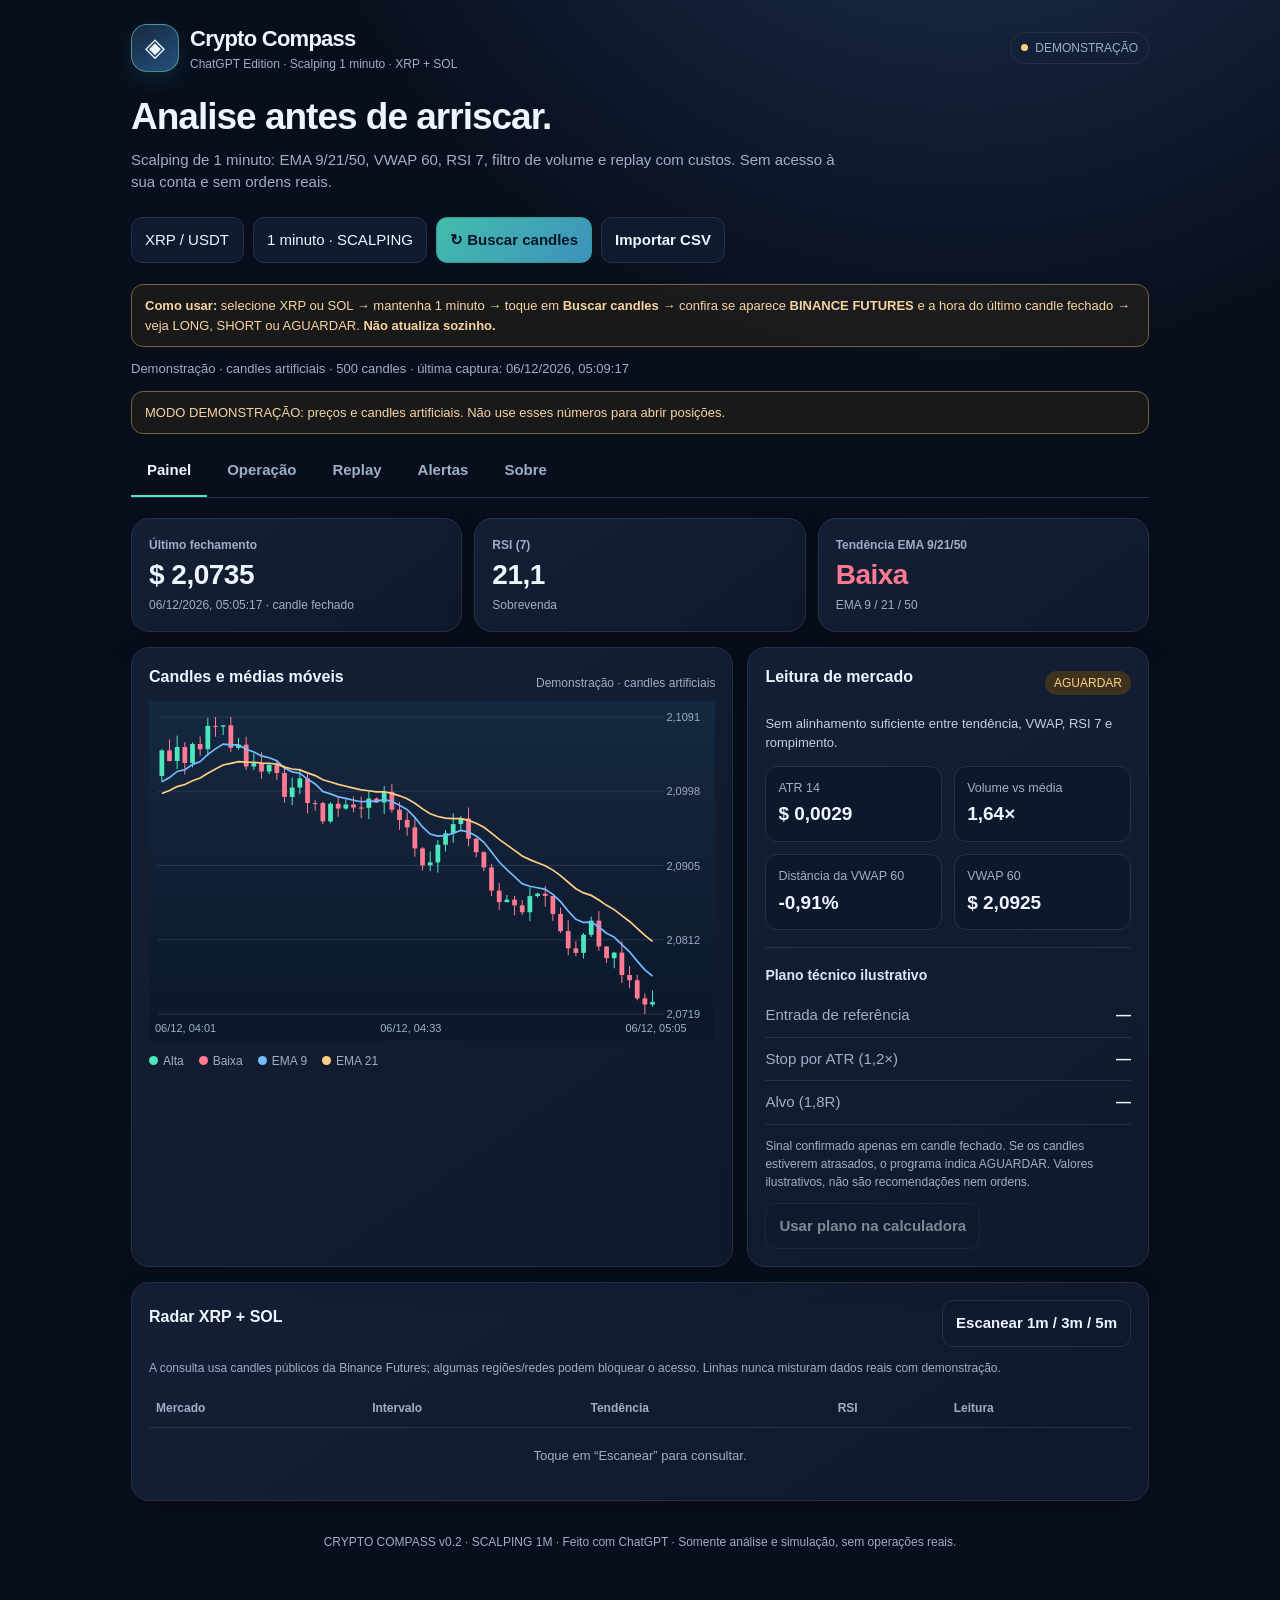
==== commit e15a598a: "Crypto Compass v0.2: scalping 1m XRP/SOL, volume/VWAP filters and cost-aware replay" ====
--- a/index.html
+++ b/index.html
@@ -4,7 +4,7 @@
 <meta charset="utf-8">
 <meta name="viewport" content="width=device-width,initial-scale=1,viewport-fit=cover">
 <meta name="theme-color" content="#0a1020">
-<title>Crypto Compass • ChatGPT Edition</title>
+<title>Crypto Compass Scalping 1m • ChatGPT Edition</title>
 <style>
 :root{color-scheme:dark;--bg:#080e1b;--surface:#101a2e;--surface2:#152139;--border:#24314a;--text:#eef5ff;--muted:#9eafc7;--mint:#4ce7bc;--red:#ff7a92;--blue:#73bcff;--gold:#ffce83;--violet:#9d93ff;--shadow:0 16px 48px #0005}
 *{box-sizing:border-box}html{scroll-behavior:smooth}body{margin:0;background:radial-gradient(circle at 75% -20%,#20365b 0,transparent 32%),var(--bg);color:var(--text);font:15px/1.5 -apple-system,BlinkMacSystemFont,"Segoe UI",sans-serif}button,input,select{font:inherit}button{cursor:pointer;touch-action:manipulation}a{color:var(--blue)}.wrap{max-width:1050px;padding:22px 16px 100px;margin:auto}.top{display:flex;gap:14px;justify-content:space-between;align-items:center;flex-wrap:wrap}.brand{display:flex;gap:11px;align-items:center}.logo{width:48px;height:48px;border:1px solid #85e9dd77;border-radius:16px;background:linear-gradient(145deg,#172940,#23517b);display:grid;place-items:center;font-size:26px;box-shadow:0 8px 25px #35d8e01c}.brand strong{font-size:22px;letter-spacing:-.75px}.brand small{display:block;color:var(--muted);font-size:12px}.tag{display:inline-flex;gap:7px;align-items:center;border:1px solid var(--border);color:var(--muted);font-size:12px;border-radius:99px;padding:6px 10px}.dot{width:7px;height:7px;background:var(--gold);border-radius:50%}.tag.live{color:var(--mint);border-color:#217c64}.tag.live .dot{background:var(--mint)}.tag.csv{color:var(--blue)}.tag.csv .dot{background:var(--blue)}.intro{margin:23px 0}.intro h1{font-size:clamp(25px,5.3vw,37px);line-height:1.15;letter-spacing:-1px;margin:0 0 10px}.intro p{color:var(--muted);margin:0;max-width:720px}.toolbar{display:flex;gap:9px;align-items:center;flex-wrap:wrap;margin:21px 0}.pick,.btn{border:1px solid var(--border);background:var(--surface);color:var(--text);border-radius:11px;padding:11px 13px;min-height:42px}.pick{appearance:none}.btn{font-weight:650}.btn.primary{border-color:#2d9f91;background:linear-gradient(135deg,#43bdab,#3e91bd);color:#071625}.btn:disabled{opacity:.5;cursor:not-allowed}.btn.ghost{background:transparent}.tabs{display:flex;gap:4px;overflow-x:auto;border-bottom:1px solid var(--border);margin-bottom:20px;scrollbar-width:none}.tabs button{white-space:nowrap;background:none;border:0;color:var(--muted);font-weight:650;padding:13px 16px;border-bottom:2px solid transparent}.tabs button.active{border-bottom-color:var(--mint);color:var(--text)}.panel{display:none}.panel.active{display:block}.cols{display:grid;grid-template-columns:1.5fr 1fr;gap:14px}.rowcards{display:grid;grid-template-columns:repeat(3,1fr);gap:12px}.card{background:linear-gradient(145deg,#131f35,#10192b);border:1px solid var(--border);padding:17px;border-radius:18px;min-width:0;box-shadow:0 12px 32px #0002}.card+.card{}.card h2{font-size:16px;margin:0 0 12px}.card h3{font-size:14px;color:#dce7f5;margin:0 0 8px}.metric .label{font-size:12px;color:var(--muted);font-weight:600}.metric .value{font-size:clamp(19px,3.4vw,28px);font-weight:740;letter-spacing:-.5px;overflow-wrap:anywhere}.metric .sub{font-size:12px;color:var(--muted)}.up{color:var(--mint)!important}.down{color:var(--red)!important}.neutral{color:var(--gold)!important}.chartbox{height:340px;position:relative}.chartbox canvas{width:100%;height:100%;display:block}.legend{display:flex;gap:15px;font-size:12px;color:var(--muted);flex-wrap:wrap;margin-top:11px}.swatch{width:9px;height:9px;display:inline-block;border-radius:50%;margin-right:5px}.section{margin-top:15px}.subtitle{display:flex;align-items:center;justify-content:space-between;gap:9px}.hint{font-size:12px;color:var(--muted)}.notice{font-size:13px;border:1px solid #75613f;background:#3d301a55;color:#f6d4a1;border-radius:12px;padding:11px 13px;margin:12px 0}.notice.good{border-color:#226a60;color:#96e8d2;background:#143d3955}.notice.bad{border-color:#85475c;color:#ffb3c0;background:#5b243a44}.pill{padding:3px 9px;border-radius:99px;font-size:12px;background:#283854;white-space:nowrap}.pill.long{background:#123d33;color:var(--mint)}.pill.short{background:#482233;color:#ffa1b0}.pill.wait{background:#3d321d;color:var(--gold)}.readout{display:grid;grid-template-columns:1fr 1fr;gap:12px;margin-top:13px}.readout>div{background:#0d182a;padding:12px;border:1px solid var(--border);border-radius:12px}.readout strong{font-size:19px;display:block;margin-top:3px}.readout small{display:block;color:var(--muted)}.mini{font-size:12px;color:var(--muted)}.explain{font-size:13px;color:#c3d0e2}table{border-collapse:collapse;width:100%;font-size:13px}th,td{text-align:left;border-bottom:1px solid var(--border);padding:10px 7px;vertical-align:top}th{color:var(--muted);font-size:12px;font-weight:600}tr:last-child td{border-bottom:none}.scrolltable{overflow-x:auto}td button{min-height:31px}.formgrid{display:grid;grid-template-columns:repeat(2,1fr);gap:13px}.field{display:flex;flex-direction:column;gap:5px}.field label{color:var(--muted);font-size:12px;font-weight:650}.field input,.field select{width:100%;background:#0b1527;border:1px solid #30425b;color:var(--text);padding:12px;border-radius:10px;outline:none;min-height:45px}.field input:focus{border-color:var(--mint)}.actions{display:flex;flex-wrap:wrap;gap:9px;margin-top:13px}.line{border-top:1px solid var(--border);margin:17px 0}.kpi{display:flex;justify-content:space-between;gap:10px;padding:10px 0;border-bottom:1px solid var(--border)}.kpi span{color:var(--muted)}.kpi strong{text-align:right}.grid11{display:grid;grid-template-columns:repeat(2,1fr);gap:9px}.feature{border:1px solid var(--border);border-radius:12px;padding:12px;background:#0c1729}.feature b{font-size:13px}.feature p{font-size:12px;color:var(--muted);margin:5px 0 0}.foot{color:var(--muted);text-align:center;font-size:12px;margin-top:32px}.statusmsg{font-size:13px;color:var(--muted);min-height:19px}.toast{position:fixed;left:50%;bottom:18px;transform:translateX(-50%);background:#203851;color:white;border:1px solid #47718a;padding:10px 16px;max-width:90%;min-width:200px;box-shadow:var(--shadow);border-radius:12px;text-align:center;z-index:5;display:none}.toast.show{display:block}.empty{padding:18px;color:var(--muted);font-size:13px;text-align:center}.file{display:none}.important{font-weight:650;color:var(--gold)}
@@ -15,16 +15,17 @@
 <body>
 <div class="wrap">
 <header class="top">
-  <div class="brand"><span class="logo">◈</span><div><strong>Crypto Compass</strong><small>ChatGPT Edition · Laboratório XRP + SOL</small></div></div>
+  <div class="brand"><span class="logo">◈</span><div><strong>Crypto Compass</strong><small>ChatGPT Edition · Scalping 1 minuto · XRP + SOL</small></div></div>
   <span class="tag" id="sourceBadge"><span class="dot"></span><span id="sourceLabel">DEMONSTRAÇÃO</span></span>
 </header>
-<section class="intro"><h1>Analise antes de arriscar.</h1><p>Radar técnico, gerenciamento de capital, simulação de futuros e replay histórico. Sem acesso à sua conta e sem ordens reais.</p></section>
+<section class="intro"><h1>Analise antes de arriscar.</h1><p>Scalping de 1 minuto: EMA 9/21/50, VWAP 60, RSI 7, filtro de volume e replay com custos. Sem acesso à sua conta e sem ordens reais.</p></section>
 <div class="toolbar">
   <select class="pick" id="symbol" aria-label="Criptomoeda"><option value="XRPUSDT">XRP / USDT</option><option value="SOLUSDT">SOL / USDT</option></select>
-  <select class="pick" id="timeframe" aria-label="Período"><option value="5m">5 minutos</option><option value="15m" selected>15 minutos</option><option value="1h">1 hora</option><option value="4h">4 horas</option></select>
+  <select class="pick" id="timeframe" aria-label="Período"><option value="1m" selected>1 minuto · SCALPING</option><option value="3m">3 minutos</option><option value="5m">5 minutos</option><option value="15m">15 minutos</option></select>
   <button class="btn primary" id="refresh">↻ Buscar candles</button>
   <button class="btn" id="import">Importar CSV</button><input type="file" id="file" class="file" accept=".csv,.txt,text/csv"/>
 </div>
+<div class="notice" style="margin:8px 0 12px"><b>Como usar:</b> selecione XRP ou SOL → mantenha 1 minuto → toque em <b>Buscar candles</b> → confira se aparece <b>BINANCE FUTURES</b> e a hora do último candle fechado → veja LONG, SHORT ou AGUARDAR. <b>Não atualiza sozinho.</b></div>
 <div class="statusmsg" id="updateStatus">Histórico sintético para demonstração. Toque em “Buscar candles” para tentar obter dados públicos.</div>
 <div class="notice" id="dataWarning">MODO DEMONSTRAÇÃO: os preços mostrados são inventados apenas para testar o painel. Não use esses números para operar.</div>
 <nav class="tabs" role="tablist" aria-label="Áreas do aplicativo">
@@ -33,14 +34,14 @@
 <section class="panel active" id="dashboard">
   <div class="rowcards">
     <div class="card metric"><div class="label">Último fechamento</div><div class="value" id="lastPrice">—</div><div class="sub" id="lastTime">—</div></div>
-    <div class="card metric"><div class="label">RSI (14)</div><div class="value" id="rsi">—</div><div class="sub" id="rsiInfo">—</div></div>
-    <div class="card metric"><div class="label">Tendência EMA 20/50</div><div class="value" id="trend">—</div><div class="sub" id="trendInfo">—</div></div>
+    <div class="card metric"><div class="label">RSI (7)</div><div class="value" id="rsi">—</div><div class="sub" id="rsiInfo">—</div></div>
+    <div class="card metric"><div class="label">Tendência EMA 9/21/50</div><div class="value" id="trend">—</div><div class="sub" id="trendInfo">—</div></div>
   </div>
   <div class="cols section">
-    <div class="card"><div class="subtitle"><h2>Candles e médias móveis</h2><span class="hint" id="chartSource">—</span></div><div class="chartbox"><canvas id="candles" role="img" aria-label="Gráfico de candles e médias móveis"></canvas></div><div class="legend"><span><i class="swatch" style="background:#4ce7bc"></i>Alta</span><span><i class="swatch" style="background:#ff7a92"></i>Baixa</span><span><i class="swatch" style="background:#73bcff"></i>EMA 20</span><span><i class="swatch" style="background:#ffce83"></i>EMA 50</span></div></div>
-    <div class="card"><div class="subtitle"><h2>Leitura de mercado</h2><span id="signalBadge" class="pill wait">AGUARDAR</span></div><p id="signalText" class="explain">—</p><div class="readout"><div><small>ATR 14</small><strong id="atr">—</strong></div><div><small>Volume vs média</small><strong id="volumeRatio">—</strong></div><div><small>Distância da EMA 20</small><strong id="emaDist">—</strong></div><div><small>OBV (direção)</small><strong id="obv">—</strong></div></div><div class="line"></div><h3>Plano técnico ilustrativo</h3><div class="kpi"><span>Entrada de referência</span><strong id="suggestEntry">—</strong></div><div class="kpi"><span>Stop por ATR (1,5×)</span><strong id="suggestStop">—</strong></div><div class="kpi"><span>Alvo (2R)</span><strong id="suggestTarget">—</strong></div><p class="mini">Os sinais são regras matemáticas, não previsões nem recomendações de investimento. Não há confirmação em tempo real de execução.</p><button class="btn" id="usePlan">Usar plano na calculadora</button></div>
+    <div class="card"><div class="subtitle"><h2>Candles e médias móveis</h2><span class="hint" id="chartSource">—</span></div><div class="chartbox"><canvas id="candles" role="img" aria-label="Gráfico de candles e médias móveis"></canvas></div><div class="legend"><span><i class="swatch" style="background:#4ce7bc"></i>Alta</span><span><i class="swatch" style="background:#ff7a92"></i>Baixa</span><span><i class="swatch" style="background:#73bcff"></i>EMA 9</span><span><i class="swatch" style="background:#ffce83"></i>EMA 21</span></div></div>
+    <div class="card"><div class="subtitle"><h2>Leitura de mercado</h2><span id="signalBadge" class="pill wait">AGUARDAR</span></div><p id="signalText" class="explain">—</p><div class="readout"><div><small>ATR 14</small><strong id="atr">—</strong></div><div><small>Volume vs média</small><strong id="volumeRatio">—</strong></div><div><small>Distância da VWAP 60</small><strong id="emaDist">—</strong></div><div><small>VWAP 60</small><strong id="obv">—</strong></div></div><div class="line"></div><h3>Plano técnico ilustrativo</h3><div class="kpi"><span>Entrada de referência</span><strong id="suggestEntry">—</strong></div><div class="kpi"><span>Stop por ATR (1,2×)</span><strong id="suggestStop">—</strong></div><div class="kpi"><span>Alvo (1,8R)</span><strong id="suggestTarget">—</strong></div><p class="mini">Sinal confirmado apenas em candle fechado. Se os candles estiverem atrasados, o programa indica AGUARDAR. Valores ilustrativos, não são recomendações nem ordens.</p><button class="btn" id="usePlan">Usar plano na calculadora</button></div>
   </div>
-  <div class="card section"><div class="subtitle"><h2>Radar XRP + SOL</h2><button class="btn" id="scan">Escanear 5m / 15m / 1h</button></div><p class="mini">A consulta usa candles públicos da Binance Futures; algumas regiões/redes podem bloquear o acesso. Linhas nunca misturam dados reais com demonstração.</p><div class="scrolltable"><table><thead><tr><th>Mercado</th><th>Intervalo</th><th>Tendência</th><th>RSI</th><th>Leitura</th></tr></thead><tbody id="radarBody"><tr><td colspan="5" class="empty">Toque em “Escanear” para consultar.</td></tr></tbody></table></div></div>
+  <div class="card section"><div class="subtitle"><h2>Radar XRP + SOL</h2><button class="btn" id="scan">Escanear 1m / 3m / 5m</button></div><p class="mini">A consulta usa candles públicos da Binance Futures; algumas regiões/redes podem bloquear o acesso. Linhas nunca misturam dados reais com demonstração.</p><div class="scrolltable"><table><thead><tr><th>Mercado</th><th>Intervalo</th><th>Tendência</th><th>RSI</th><th>Leitura</th></tr></thead><tbody id="radarBody"><tr><td colspan="5" class="empty">Toque em “Escanear” para consultar.</td></tr></tbody></table></div></div>
 </section>
 <section class="panel" id="trade">
 <div class="cols">
@@ -74,7 +75,7 @@
 </div>
 </section>
 <section class="panel" id="backtest">
-  <div class="cols"><div class="card"><h2>Replay histórico: rompimento de 20 candles</h2><p class="explain">Estratégia didática: entrada no candle seguinte a um fechamento acima da máxima anterior (LONG), ou abaixo da mínima anterior (SHORT), filtrada pela EMA 50. Stop = 1,5× ATR(14); alvo = 2R. Se stop e alvo forem tocados no mesmo candle, considera stop primeiro.</p><div class="formgrid"><div class="field"><label for="btBreakout">Janela do rompimento</label><select id="btBreakout"><option value="10">10 candles</option><option value="20" selected>20 candles</option><option value="30">30 candles</option></select></div><div class="field"><label for="btFee">Taxa por lado (%)</label><input id="btFee" value="0.05" min="0" step="0.01" type="number" inputmode="decimal"></div></div><div class="actions"><button class="btn primary" id="runBacktest">Executar replay</button><button class="btn" id="exportBacktest">Exportar CSV</button></div><p class="mini">Teste simples, sem otimização, spread, funding ou impacto de mercado. Histórico sintético produz resultados sintéticos. O replay não prevê probabilidades futuras.</p></div>
+  <div class="cols"><div class="card"><h2>Replay de scalping: rompimento de 5 candles</h2><p class="explain">Estratégia didática para 1m: rompimento dos últimos 5 candles, EMA 9/21/50 alinhadas, VWAP 60, RSI 7 e volume forte. Entrada na abertura seguinte. Stop = 1,2× ATR; alvo = 1,8R; saída após até 12 candles. Stop tem prioridade quando stop e alvo forem tocados no mesmo candle.</p><div class="formgrid"><div class="field"><label for="btBreakout">Janela do rompimento</label><select id="btBreakout"><option value="3">3 candles</option><option value="5" selected>5 candles</option><option value="8">8 candles</option></select></div><div class="field"><label for="btFee">Taxa por lado (%)</label><input id="btFee" value="0.05" min="0" step="0.01" type="number" inputmode="decimal"></div><div class="field"><label for="btSlip">Slippage por lado (%)</label><input id="btSlip" value="0.05" min="0" max="2" step="0.01" type="number" inputmode="decimal"></div></div><div class="actions"><button class="btn primary" id="runBacktest">Executar replay</button><button class="btn" id="exportBacktest">Exportar CSV</button></div><p class="mini">Teste didático com taxa e slippage estimados em ambos os lados; não incorpora funding, spread variável, liquidação, latência ou impacto de mercado. Histórico sintético produz resultados sintéticos. O replay não prevê resultados futuros e usa candles fechados.</p></div>
     <div class="card"><h2>Resumo do replay</h2><div class="readout"><div><small>Operações</small><strong id="btCount">—</strong></div><div><small>Taxa de acerto</small><strong id="btWin">—</strong></div><div><small>Saldo em R*</small><strong id="btTotal">—</strong></div><div><small>Maior rebaixamento*</small><strong id="btDrawdown">—</strong></div></div><p class="mini">* Resultado expresso em unidades de risco (R), com taxas aproximadas. Não representa dólares de lucro.</p><div class="notice" id="btStatus">Execute para testar o histórico carregado.</div></div>
   </div><div class="card section"><h2>Últimas operações do replay</h2><div class="scrolltable"><table><thead><tr><th>Data</th><th>Lado</th><th>Entrada</th><th>Saída</th><th>Motivo</th><th>Resultado</th></tr></thead><tbody id="btRows"><tr><td colspan="6" class="empty">Sem teste executado.</td></tr></tbody></table></div></div>
 </section>
@@ -82,9 +83,9 @@
 <div class="cols"><div class="card"><h2>Alertas de preço na tela</h2><p class="explain">Avisos locais quando você atualizar candles e o último preço cruzar seu nível. <b>Não funciona com a aba fechada</b> e não envia push.</p><div class="formgrid"><div class="field"><label for="alertSide">Condição</label><select id="alertSide"><option value="above">Preço igual ou acima de</option><option value="below">Preço igual ou abaixo de</option></select></div><div class="field"><label for="alertPrice">Preço (USDT)</label><input type="number" id="alertPrice" min="0" step="any" inputmode="decimal"></div></div><div class="actions"><button class="btn primary" id="addAlert">Criar alerta local</button><button class="btn" id="checkAlerts">Verificar agora</button></div></div><div class="card"><h2>Seus alertas</h2><div id="alertList" class="empty">Nenhum alerta cadastrado.</div><p class="mini">Guardados neste navegador quando o armazenamento local estiver disponível. Sem envio de dados pessoais.</p></div></div>
 </section>
 <section class="panel" id="about"><div class="card"><h2>11 módulos adaptados para criptomoedas</h2><p class="explain">Esta é uma implementação própria inspirada na organização das 11 habilidades do projeto público <a href="https://github.com/Jakeschincariol/day-trader-skill" target="_blank" rel="noopener">Day Trader Skill</a>, de Jake Schincariol (MIT). Não é um plugin oficial do ChatGPT, da Binance nem uma cópia dos scripts Python originais.</p><div class="grid11">
-<div class="feature"><b>01 · Scanner → Radar</b><p>Compara XRP/SOL e múltiplos períodos.</p></div><div class="feature"><b>02 · News → Contexto</b><p>Tendência e volatilidade; não coleta manchetes.</p></div><div class="feature"><b>03 · Entry → Sinal</b><p>Critérios de EMA, RSI e volume em candles fechados.</p></div><div class="feature"><b>04 · Exit → Planejamento</b><p>Stop ATR e alvo em múltiplos de risco.</p></div><div class="feature"><b>05 · Time Machine → Replay</b><p>Backtest histórico de rompimentos, não previsão.</p></div><div class="feature"><b>06 · Risk → Limites</b><p>Validação do risco e da direção do stop.</p></div><div class="feature"><b>07 · Budget → Tamanho</b><p>Margem sugerida pelo risco máximo definido.</p></div><div class="feature"><b>08 · Broker → Paper</b><p>Registro local de ordem simulada; nenhuma ordem real.</p></div><div class="feature"><b>09 · Alerts → Alertas locais</b><p>Verifica níveis quando os dados são atualizados.</p></div><div class="feature"><b>10 · Analyst → Volatilidade</b><p>ATR, distância das médias e RSI, em vez de balanços.</p></div><div class="feature"><b>11 · Tracker → Volume</b><p>Razão de volume e OBV, em vez de declarações políticas.</p></div>
+<div class="feature"><b>01 · Scanner → Radar</b><p>Compara XRP/SOL e múltiplos períodos com foco em 1m.</p></div><div class="feature"><b>02 · News → Contexto</b><p>Tendência e volatilidade; não coleta manchetes.</p></div><div class="feature"><b>03 · Entry → Sinal</b><p>EMA 9/21/50, VWAP 60, RSI 7, volume e rompimento, com candles fechados.</p></div><div class="feature"><b>04 · Exit → Planejamento</b><p>Stop por ATR(14) e alvo por múltiplo de risco, sujeitos a custos.</p></div><div class="feature"><b>05 · Time Machine → Replay</b><p>Replay de scalping com custos e saída em até 12 candles; não é previsão.</p></div><div class="feature"><b>06 · Risk → Limites</b><p>Validação do risco e da direção do stop.</p></div><div class="feature"><b>07 · Budget → Tamanho</b><p>Margem sugerida pelo risco máximo definido.</p></div><div class="feature"><b>08 · Broker → Paper</b><p>Registro local de ordem simulada; nenhuma ordem real.</p></div><div class="feature"><b>09 · Alerts → Alertas locais</b><p>Verifica níveis quando os dados são atualizados.</p></div><div class="feature"><b>10 · Analyst → Volatilidade</b><p>ATR, VWAP 60 e RSI 7, em vez de balanços.</p></div><div class="feature"><b>11 · Tracker → Volume</b><p>Razão de volume e OBV, em vez de declarações políticas.</p></div>
 </div><div class="line"></div><h3>Limitações e segurança</h3><p class="explain">Os candles públicos são solicitados à API Binance Futures <code>fapi.binance.com</code> somente quando você pede atualização. Ela pode estar inacessível dependendo da região, conexão ou navegador. Dados CSV são identificados separadamente. Nenhuma atualização automática em segundo plano. Sem APIs privadas, sem ordens, sem senhas e sem previsão garantida. A estimativa financeira não contempla todas as regras da exchange, custos e riscos de liquidação.</p><p class="explain"><b>Assinatura:</b> Crypto Compass · desenvolvido com assistência do ChatGPT para estudo e simulação de XRP/SOL. Créditos de inspiração: Jake Schincariol, <a href="https://github.com/Jakeschincariol/day-trader-skill">Day Trader Skill</a>.</p><div class="actions"><button id="loadDemo" class="btn">Voltar à demonstração</button></div></div></section>
-<footer class="foot">CRYPTO COMPASS v0.1 · Feito com ChatGPT · Somente análise e simulação, sem operações reais.</footer>
+<footer class="foot">CRYPTO COMPASS v0.2 · SCALPING 1M · Feito com ChatGPT · Somente análise e simulação, sem operações reais.</footer>
 </div><div class="toast" id="toast" role="status" aria-live="polite"></div>
 <script>
 'use strict';
@@ -100,23 +101,25 @@
 function sourceData(){const k=$('symbol').value+'_'+$('timeframe').value;return store[k]||null}
 function setData(data){store[data.symbol+'_'+data.tf]=data;renderAll()}
 function seeded(seed){return function(){seed|=0;seed=(seed+0x6D2B79F5)|0;let t=Math.imul(seed^(seed>>>15),1|seed);t=(t+Math.imul(t^(t>>>7),61|t))^t;return ((t^(t>>>14))>>>0)/4294967296}}
-const duration={'5m':300000,'15m':900000,'1h':3600000,'4h':14400000};
-function demo(symbol,tf){const x=seeded((symbol==='XRPUSDT'?73051:173008)+duration[tf]),n=260,c=[];let price=symbol==='XRPUSDT'?2.1:165;const t0=Date.now()-duration[tf]*(n+3);for(let i=0;i<n;i++){const drift=Math.sin(i/16)*.004+Math.cos(i/42)*.003;const change=(x()-.5)*.026+drift;const open=price;const close=Math.max(.001,open*(1+change));const high=Math.max(open,close)*(1+x()*.007);const low=Math.min(open,close)*(1-x()*.007);c.push({t:t0+i*duration[tf],open,high,low,close,volume:500000+x()*1600000});price=close}return {symbol,tf,c,kind:'demo',received:Date.now(),description:'Demonstração · candles artificiais'}}
+const duration={'1m':60000,'3m':180000,'5m':300000,'15m':900000};
+function demo(symbol,tf){const x=seeded((symbol==='XRPUSDT'?73051:173008)+duration[tf]),n=500,c=[];let price=symbol==='XRPUSDT'?2.1:165;const t0=Date.now()-duration[tf]*(n+3);for(let i=0;i<n;i++){const drift=Math.sin(i/16)*.004+Math.cos(i/42)*.003;const change=(x()-.5)*.003+drift*.11;const open=price;const close=Math.max(.001,open*(1+change));const high=Math.max(open,close)*(1+x()*.0007);const low=Math.min(open,close)*(1-x()*.0007);c.push({t:t0+i*duration[tf],open,high,low,close,volume:500000+x()*1600000});price=close}return {symbol,tf,c,kind:'demo',received:Date.now(),description:'Demonstração · candles artificiais'}}
 function ema(c,n){const out=Array(c.length).fill(NaN);if(c.length<n)return out;let sum=0;for(let i=0;i<n;i++)sum+=c[i].close;let e=sum/n;out[n-1]=e;for(let i=n;i<c.length;i++){e=c[i].close*(2/(n+1))+e*(1-2/(n+1));out[i]=e}return out}
 function rsi(c,n=14){if(c.length<=n)return NaN;let g=0,l=0;for(let i=1;i<=n;i++){const diff=c[i].close-c[i-1].close;g+=Math.max(diff,0);l+=Math.max(-diff,0)}g/=n;l/=n;for(let i=n+1;i<c.length;i++){const diff=c[i].close-c[i-1].close;g=(g*(n-1)+Math.max(diff,0))/n;l=(l*(n-1)+Math.max(-diff,0))/n}return l===0?(g===0?50:100):100-100/(1+g/l)}
 function atrArray(c,n=14){const result=Array(c.length).fill(NaN);if(c.length<=n)return result;let total=0;for(let i=1;i<=n;i++){const z=c[i],prev=c[i-1];total+=Math.max(z.high-z.low,Math.abs(z.high-prev.close),Math.abs(z.low-prev.close))}let v=total/n;result[n]=v;for(let i=n+1;i<c.length;i++){const z=c[i],prev=c[i-1];const tr=Math.max(z.high-z.low,Math.abs(z.high-prev.close),Math.abs(z.low-prev.close));v=(v*(n-1)+tr)/n;result[i]=v}return result}
-function analyze(c){if(c.length<55)return null;const idx=c.length-1,e20=ema(c,20),e50=ema(c,50),r=rsi(c),a=atrArray(c),cl=c[idx].close;const vavg=c.slice(-21,-1).reduce((p,x)=>p+x.volume,0)/20;const vr=vavg?c[idx].volume/vavg:NaN;let obv=0;for(let i=Math.max(1,c.length-20);i<c.length;i++)obv+=c[i].close>c[i-1].close?c[i].volume:c[i].close<c[i-1].close?-c[i].volume:0;const up=e20[idx]>e50[idx]&&cl>e20[idx],down=e20[idx]<e50[idx]&&cl<e20[idx];let signal='WAIT';if(up&&r>=50&&r<=70&&vr>=1.05)signal='LONG';else if(down&&r<=50&&r>=30&&vr>=1.05)signal='SHORT';const side=signal==='WAIT'?(up?'LONG':down?'SHORT':null):signal;const stop=side==='LONG'?cl-1.5*a[idx]:side==='SHORT'?cl+1.5*a[idx]:NaN;const target=side==='LONG'?cl+3*a[idx]:side==='SHORT'?cl-3*a[idx]:NaN;return {cl,e20:e20[idx],e50:e50[idx],r,atr:a[idx],vr,obv,up,down,signal,side,stop,target,dist:(cl/e20[idx]-1)*100,e20Arr:e20,e50Arr:e50}}
+function vwapSeries(c,n=60){const a=Array(c.length).fill(NaN);let pv=0,v=0;for(let i=0;i<c.length;i++){let z=c[i],typical=(z.high+z.low+z.close)/3;pv+=typical*z.volume;v+=z.volume;if(i>=n){let old=c[i-n];pv-=((old.high+old.low+old.close)/3)*old.volume;v-=old.volume}if(i>=n-1&&v>0)a[i]=pv/v}return a}
+function scalperSignal(c,i,lookback=5,cache){if(i<61)return null;const e9=cache?.e9||ema(c,9),e21=cache?.e21||ema(c,21),e50=cache?.e50||ema(c,50),vv=cache?.vv||vwapSeries(c,60),ats=cache?.ats||atrArray(c,14);const cl=c[i].close,prev=c.slice(i-20,i),volAvg=prev.reduce((sum,z)=>sum+z.volume,0)/20,vr=volAvg?c[i].volume/volAvg:0;const r=rsi(c.slice(0,i+1),7),atr=ats[i],vwap=vv[i],up=e9[i]>e21[i]&&e21[i]>e50[i]&&cl>vwap,down=e9[i]<e21[i]&&e21[i]<e50[i]&&cl<vwap,breakUp=cl>Math.max(...c.slice(i-lookback,i).map(z=>z.high)),breakDown=cl<Math.min(...c.slice(i-lookback,i).map(z=>z.low));const movement=1.2*atr/cl,estimatedRoundTrip=.0015;let signal='WAIT',reason='';if(!Number.isFinite(r)||!Number.isFinite(vwap)||!Number.isFinite(atr)||atr<=0)reason='Dados insuficientes.';else if(movement<estimatedRoundTrip)reason='Movimento curto para os custos simulados. Evite forçar uma entrada.';else if(vr<1.25)reason='Volume abaixo do filtro de 1,25× a média.';else if(up&&r>=52&&r<=75&&breakUp){signal='LONG';reason='Rompimento de alta com EMA 9/21/50 alinhadas, acima da VWAP, RSI 7 e volume confirmado.'}else if(down&&r>=25&&r<=48&&breakDown){signal='SHORT';reason='Rompimento de baixa com EMA 9/21/50 alinhadas, abaixo da VWAP, RSI 7 e volume confirmado.'}else reason='Sem alinhamento suficiente entre tendência, VWAP, RSI 7 e rompimento.';return {signal,reason,r,atr,vwap,vr,up,down,e9,e21,e50,vv,cl,movement}}
+function analyze(c){if(c.length<62)return null;const idx=c.length-1,a=scalperSignal(c,idx);if(!a)return null;const side=a.signal==='WAIT'?null:a.signal,stop=side==='LONG'?a.cl-1.2*a.atr:side==='SHORT'?a.cl+1.2*a.atr:NaN,target=side==='LONG'?a.cl+2.16*a.atr:side==='SHORT'?a.cl-2.16*a.atr:NaN;return {...a,side,stop,target,dist:(a.cl/a.vwap-1)*100,e20Arr:a.e9,e50Arr:a.e21,obv:a.vwap}}
 function setSource(src){const b=$('sourceBadge');b.classList.remove('live','csv');if(src.kind==='live'){b.classList.add('live');$('sourceLabel').textContent='BINANCE FUTURES';$('dataWarning').className='notice good';$('dataWarning').textContent='DADOS PÚBLICOS: candles históricos da Binance Futures, consultados manualmente. Confira o preço e a disponibilidade na corretora antes de operar.';}else if(src.kind==='csv'){b.classList.add('csv');$('sourceLabel').textContent='CSV IMPORTADO';$('dataWarning').className='notice';$('dataWarning').textContent='DADOS IMPORTADOS: qualidade, instrumento, fuso e integridade são responsabilidade do arquivo CSV; confira a procedência antes de interpretar.';}else{$('sourceLabel').textContent='DEMONSTRAÇÃO';$('dataWarning').className='notice';$('dataWarning').textContent='MODO DEMONSTRAÇÃO: preços e candles artificiais. Não use esses números para abrir posições.';}$('chartSource').textContent=src.description;}
-function renderAll(){const data=sourceData();if(!data)return;setSource(data);const c=data.c,a=analyze(c),last=c[c.length-1];$('lastPrice').textContent='$ '+fmt(last.close,last.close>=20?2:4);$('lastTime').textContent=new Date(last.t).toLocaleString('pt-BR')+' · fechamento';$('rsi').textContent=a?fmt(a.r,1):'—';$('rsiInfo').textContent=a?(a.r>70?'Sobrecompra':a.r<30?'Sobrevenda':'Neutro'):'Poucos candles';$('trend').textContent=a?(a.up?'Alta':a.down?'Baixa':'Lateral'):'—';$('trend').className='value '+(a?(a.up?'up':a.down?'down':'neutral'):'');$('trendInfo').textContent='Médias exponenciais';$('atr').textContent=a?'$ '+fmt(a.atr,last.close>=20?2:4):'—';$('volumeRatio').textContent=a?fmt(a.vr,2)+'×':'—';$('emaDist').textContent=a?pct(a.dist):'—';$('obv').textContent=a?(a.obv>0?'Comprador':a.obv<0?'Vendedor':'Neutro'):'—';$('signalBadge').textContent=a?(a.signal==='WAIT'?'AGUARDAR':a.signal):'AGUARDAR';$('signalBadge').className='pill '+(a?(a.signal==='LONG'?'long':a.signal==='SHORT'?'short':'wait'):'wait');$('signalText').textContent=!a?'Carregue pelo menos 55 candles.':a.signal==='LONG'?'Condições técnicas LONG: tendência de alta, RSI entre 50–70 e volume acima da média.':a.signal==='SHORT'?'Condições técnicas SHORT: tendência de baixa, RSI entre 30–50 e volume acima da média.':a.up?'Tendência positiva, mas ainda faltam confirmações de momentum e volume.':a.down?'Tendência negativa, mas ainda faltam confirmações de momentum e volume.':'Médias e preço sem alinhamento. Melhor não forçar um sinal.';$('suggestEntry').textContent=a&&a.side?'$ '+fmt(a.cl,a.cl>=20?2:4):'—';$('suggestStop').textContent=a&&a.side?'$ '+fmt(a.stop,a.cl>=20?2:4):'—';$('suggestTarget').textContent=a&&a.side?'$ '+fmt(a.target,a.cl>=20?2:4):'—';$('usePlan').disabled=!(a&&a.side);$('usePlan').dataset.side=a?.side||'';$('usePlan').dataset.entry=a?.cl||'';$('usePlan').dataset.stop=a?.stop||'';$('usePlan').dataset.target=a?.target||'';$('updateStatus').textContent=data.description+' · '+c.length+' candles · '+new Date(data.received).toLocaleString('pt-BR')+(data.kind==='live'?' (captura; não é streaming)':'');$('btStatus').textContent='Os candles foram alterados ou atualizados. Execute o replay para recalcular.';$('btStatus').className='notice';btTrades=[];renderChart();if(data.kind==='live')checkAlerts(true)}
+function renderAll(){const data=sourceData();if(!data)return;setSource(data);const c=data.c,a=analyze(c),last=c[c.length-1],fmtPrice=p=>'$ '+fmt(p,p>=20?2:4);$('lastPrice').textContent=fmtPrice(last.close);$('lastTime').textContent=new Date(last.t).toLocaleString('pt-BR')+' · candle fechado';$('rsi').textContent=a?fmt(a.r,1):'—';$('rsiInfo').textContent=a?(a.r>75?'Sobrecompra':a.r<25?'Sobrevenda':'Filtro de momentum'):'Poucos candles';$('trend').textContent=a?(a.up?'Alta':a.down?'Baixa':'Lateral'):'—';$('trend').className='value '+(a?(a.up?'up':a.down?'down':'neutral'):'');$('trendInfo').textContent='EMA 9 / 21 / 50';$('atr').textContent=a?fmtPrice(a.atr):'—';$('volumeRatio').textContent=a?fmt(a.vr,2)+'×':'—';$('emaDist').textContent=a?pct(a.dist):'—';$('obv').textContent=a?fmtPrice(a.vwap):'—';const age=Date.now()-(last.closeTime||last.t+duration[data.tf]-1),stale=data.kind==='live'&&age>180000,signal=stale?'WAIT':a?.signal||'WAIT';$('signalBadge').textContent=signal==='WAIT'?'AGUARDAR':signal;$('signalBadge').className='pill '+(signal==='LONG'?'long':signal==='SHORT'?'short':'wait');$('signalText').textContent=stale?'Dados com mais de 3 minutos de atraso. Atualize antes de avaliar o sinal.':a?.reason||'Carregue pelo menos 62 candles fechados.';$('suggestEntry').textContent=signal!=='WAIT'?fmtPrice(a.cl):'—';$('suggestStop').textContent=signal!=='WAIT'?fmtPrice(a.stop):'—';$('suggestTarget').textContent=signal!=='WAIT'?fmtPrice(a.target):'—';$('usePlan').disabled=signal==='WAIT';$('usePlan').dataset.side=signal==='WAIT'?'':signal;$('usePlan').dataset.entry=signal==='WAIT'?'':a.cl;$('usePlan').dataset.stop=signal==='WAIT'?'':a.stop;$('usePlan').dataset.target=signal==='WAIT'?'':a.target;$('updateStatus').textContent=data.description+' · '+c.length+' candles · última captura: '+new Date(data.received).toLocaleString('pt-BR')+(data.kind==='live'?' (consulta manual, não é streaming)':'');$('btStatus').textContent='Os candles foram alterados ou atualizados. Execute o replay para recalcular.';$('btStatus').className='notice';btTrades=[];renderChart();if(data.kind==='live')checkAlerts(true)}
 function renderChart(){const canvas=$('candles'),data=sourceData();if(!canvas||!data)return;const rect=canvas.getBoundingClientRect();if(rect.width<30||rect.height<30)return;const w=rect.width,h=rect.height,dpr=Math.min(window.devicePixelRatio||1,2);canvas.width=Math.round(w*dpr);canvas.height=Math.round(h*dpr);const x=canvas.getContext('2d');x.setTransform(dpr,0,0,dpr,0,0);x.clearRect(0,0,w,h);const all=data.c,last=all.slice(-65),a=analyze(all);const max=Math.max(...last.map(c=>c.high)),min=Math.min(...last.map(c=>c.low)),range=(max-min)||1,padL=9,padR=59,padT=16,padB=27,plotW=w-padL-padR,plotH=h-padT-padB,xx=i=>padL+i*(plotW/last.length)+plotW/last.length/2,yy=p=>padT+(max-p)/range*plotH;const bg=x.createLinearGradient(0,0,0,h);bg.addColorStop(0,'#152840');bg.addColorStop(1,'#0b172a');x.fillStyle=bg;x.fillRect(0,0,w,h);x.strokeStyle='#30425b';x.lineWidth=.7;x.font='11px -apple-system,Arial';for(let i=0;i<=4;i++){const y=padT+i*plotH/4;x.beginPath();x.moveTo(padL,y);x.lineTo(w-padR+7,y);x.stroke();x.fillStyle='#9bacc4';x.fillText(fmt(max-i*range/4,max>=20?2:4),w-padR+10,y+4)}const step=plotW/last.length;last.forEach((bar,i)=>{const cx=xx(i),up=bar.close>=bar.open;x.strokeStyle=up?'#4ce7bc':'#ff7a92';x.fillStyle=x.strokeStyle;x.lineWidth=1;x.beginPath();x.moveTo(cx,yy(bar.high));x.lineTo(cx,yy(bar.low));x.stroke();const ytop=yy(Math.max(bar.open,bar.close)),yb=yy(Math.min(bar.open,bar.close));x.fillRect(cx-step*.31,ytop,Math.max(2,step*.62),Math.max(1,yb-ytop))});if(a){const offset=all.length-last.length;[[a.e20Arr,'#73bcff'],[a.e50Arr,'#ffce83']].forEach(([line,color])=>{x.beginPath();x.strokeStyle=color;x.lineWidth=1.7;let started=false;for(let i=0;i<last.length;i++){const v=line[offset+i];if(!finite(v))continue;started?x.lineTo(xx(i),yy(v)):x.moveTo(xx(i),yy(v));started=true}x.stroke()})}x.fillStyle='#9eafc7';const tick=[0,Math.floor(last.length/2),last.length-1];tick.forEach(i=>{const str=new Date(last[i].t).toLocaleString('pt-BR',{day:'2-digit',month:'2-digit',hour:'2-digit',minute:'2-digit'});x.fillText(str,Math.min(w-90,Math.max(6,xx(i)-27)),h-9)})}
 window.addEventListener('resize',()=>{if($('dashboard').classList.contains('active'))renderChart()});
 $$('[data-tab]').forEach(b=>b.addEventListener('click',()=>{$$('[data-tab]').forEach(x=>x.classList.toggle('active',x===b));$$('.panel').forEach(x=>x.classList.toggle('active',x.id===b.dataset.tab));if(b.dataset.tab==='dashboard')setTimeout(renderChart,10)}));
 function initDemo(){const symbol=$('symbol').value,tf=$('timeframe').value;const k=symbol+'_'+tf;if(!store[k])store[k]=demo(symbol,tf);renderAll()}
 $('symbol').addEventListener('change',initDemo);$('timeframe').addEventListener('change',initDemo);
 function parseKlines(raw,symbol,tf){if(!Array.isArray(raw)||raw.length<55)throw Error('Poucos candles ou resposta inválida.');const now=Date.now();const c=raw.map(k=>({t:Number(k[0]),open:Number(k[1]),high:Number(k[2]),low:Number(k[3]),close:Number(k[4]),volume:Number(k[5]),closeTime:Number(k[6])})).filter(z=>Object.values(z).every(finite)&&z.open>0&&z.high>=Math.max(z.open,z.close)&&z.low<=Math.min(z.open,z.close)&&z.low>0&&z.volume>=0&&z.closeTime<=now);if(c.length<55)throw Error('Não foram retornados 55 candles já fechados.');return {symbol,tf,c:c.slice(-260),kind:'live',received:Date.now(),description:'Binance Futures USDⓈ-M · API pública'}}
-async function getCandles(symbol,tf){const url=`https://fapi.binance.com/fapi/v1/klines?symbol=${symbol}&interval=${tf}&limit=270`;const controller=new AbortController(),timer=setTimeout(()=>controller.abort(),12000);try{const res=await fetch(url,{cache:'no-store',signal:controller.signal});if(!res.ok)throw Error('HTTP '+res.status);return parseKlines(await res.json(),symbol,tf)}finally{clearTimeout(timer)}}
+async function getCandles(symbol,tf){const url=`https://fapi.binance.com/fapi/v1/klines?symbol=${symbol}&interval=${tf}&limit=500`;const controller=new AbortController(),timer=setTimeout(()=>controller.abort(),12000);try{const res=await fetch(url,{cache:'no-store',signal:controller.signal});if(!res.ok)throw Error('HTTP '+res.status);return parseKlines(await res.json(),symbol,tf)}finally{clearTimeout(timer)}}
 $('refresh').addEventListener('click',async()=>{const btn=$('refresh');btn.disabled=true;btn.textContent='Buscando...';const s=$('symbol').value,t=$('timeframe').value;$('updateStatus').textContent='Consultando candles históricos da Binance Futures...';try{const d=await getCandles(s,t);setData(d);toast('Candles públicos atualizados.')}catch(e){$('updateStatus').textContent='Falha ao buscar Binance Futures: '+e.message+'. Mantidos os dados anteriores e sua identificação de origem.';toast('Consulta indisponível. Nada foi substituído.')}finally{btn.disabled=false;btn.textContent='↻ Buscar candles'}});
-$('scan').addEventListener('click',async()=>{const btn=$('scan'),body=$('radarBody');btn.disabled=true;btn.textContent='Buscando...';body.innerHTML='<tr><td colspan="5" class="empty">Buscando 6 mercados/períodos...</td></tr>';const combos=['XRPUSDT','SOLUSDT'].flatMap(symbol=>['5m','15m','1h'].map(tf=>({symbol,tf})));const res=await Promise.allSettled(combos.map(({symbol,tf})=>getCandles(symbol,tf)));body.innerHTML='';res.forEach((r,i)=>{const {symbol,tf}=combos[i],tr=document.createElement('tr');if(r.status==='fulfilled'){const d=r.value;store[symbol+'_'+tf]=d;const a=analyze(d.c);tr.innerHTML=`<td>${symbol.replace('USDT','')}</td><td>${tf}</td><td>${a.up?'Alta':a.down?'Baixa':'Lateral'}</td><td>${fmt(a.r,1)}</td><td><span class="pill ${a.signal==='LONG'?'long':a.signal==='SHORT'?'short':'wait'}">${a.signal==='WAIT'?'AGUARDAR':a.signal}</span></td>`;}else{tr.innerHTML=`<td>${symbol.replace('USDT','')}</td><td>${tf}</td><td colspan="3">Indisponível · sem dados</td>`}body.appendChild(tr)});btn.disabled=false;btn.textContent='Escanear 5m / 15m / 1h';renderAll();toast(res.filter(x=>x.status==='fulfilled').length+' de 6 consultas concluídas.')});
+$('scan').addEventListener('click',async()=>{const btn=$('scan'),body=$('radarBody');btn.disabled=true;btn.textContent='Buscando...';body.innerHTML='<tr><td colspan="5" class="empty">Buscando 6 mercados/períodos...</td></tr>';const combos=['XRPUSDT','SOLUSDT'].flatMap(symbol=>['1m','3m','5m'].map(tf=>({symbol,tf})));const res=await Promise.allSettled(combos.map(({symbol,tf})=>getCandles(symbol,tf)));body.innerHTML='';res.forEach((r,i)=>{const {symbol,tf}=combos[i],tr=document.createElement('tr');if(r.status==='fulfilled'){const d=r.value;store[symbol+'_'+tf]=d;const a=analyze(d.c);tr.innerHTML=`<td>${symbol.replace('USDT','')}</td><td>${tf}</td><td>${a.up?'Alta':a.down?'Baixa':'Lateral'}</td><td>${fmt(a.r,1)}</td><td><span class="pill ${a.signal==='LONG'?'long':a.signal==='SHORT'?'short':'wait'}">${a.signal==='WAIT'?'AGUARDAR':a.signal}</span></td>`;}else{tr.innerHTML=`<td>${symbol.replace('USDT','')}</td><td>${tf}</td><td colspan="3">Indisponível · sem dados</td>`}body.appendChild(tr)});btn.disabled=false;btn.textContent='Escanear 1m / 3m / 5m';renderAll();toast(res.filter(x=>x.status==='fulfilled').length+' de 6 consultas concluídas.')});
 function csvRows(text){return text.trim().split(/\r?\n/).map(x=>x.split(/[,;\t]/).map(s=>s.replace(/^['"]|['"]$/g,'').trim()))}
 function parseCSV(text){const rows=csvRows(text),first=rows[0].map(s=>s.toLowerCase());const aliases={t:['open time','opentime','timestamp','time','date','data','datetime'],open:['open','abertura'],high:['high','maxima','máxima'],low:['low','minima','mínima'],close:['close','fechamento'],volume:['volume','vol']};const header=first.some(v=>aliases.open.includes(v));const idx={};if(header){Object.entries(aliases).forEach(([k,variants])=>idx[k]=first.findIndex(s=>variants.includes(s)))}else Object.assign(idx,{t:0,open:1,high:2,low:3,close:4,volume:5});if(['open','high','low','close'].some(k=>idx[k]<0))throw Error('Colunas open/high/low/close são obrigatórias.');const clean=(header?rows.slice(1):rows).map((r,i)=>{let stamp=r[idx.t];let t=stamp===undefined?i*duration[$('timeframe').value]:Number(stamp);if(!finite(t)){t=Date.parse(stamp)}if(!finite(t))t=i*duration[$('timeframe').value];if(t>1e9&&t<1e11)t*=1000;const z={t,open:Number(r[idx.open]),high:Number(r[idx.high]),low:Number(r[idx.low]),close:Number(r[idx.close]),volume:idx.volume>=0?Number(r[idx.volume]):1};return z}).filter(z=>Object.values(z).every(finite)&&z.low>0&&z.high>=Math.max(z.open,z.close)&&z.low<=Math.min(z.open,z.close)&&z.volume>=0).sort((a,b)=>a.t-b.t);const unique=clean.filter((z,i)=>!i||z.t!==clean[i-1].t);if(unique.length<55)throw Error('O CSV precisa conter ao menos 55 candles válidos.');return {c:unique.slice(-1000),symbol:$('symbol').value,tf:$('timeframe').value,kind:'csv',received:Date.now(),description:'CSV local · origem externa não verificada'}}
 $('import').addEventListener('click',()=>$('file').click());$('file').addEventListener('change',async e=>{const f=e.target.files?.[0];if(!f)return;try{setData(parseCSV(await f.text()));toast('CSV carregado; confirme período e par.')}catch(err){toast('Erro no CSV: '+err.message)}e.target.value=''});
@@ -128,8 +131,8 @@
 function download(name,contents,mime='text/plain'){const blob=new Blob([contents],{type:mime}),url=URL.createObjectURL(blob),link=document.createElement('a');link.href=url;link.download=name;document.body.append(link);link.click();link.remove();setTimeout(()=>URL.revokeObjectURL(url),1500)}
 $('exportTrades').addEventListener('click',()=>download('crypto_compass_simulacoes.json',JSON.stringify(paper,null,2),'application/json'));
 $('clearTrades').addEventListener('click',()=>{if(!confirm('Apagar as simulações locais deste navegador?'))return;paper=[];saveStore('cc_paper',paper);drawPaper();toast('Simulações apagadas.')});
-function backtest(c,lookback=20,fee=.0005){const e50=ema(c,50),ats=atrArray(c,14),trades=[];let nextFree=51;for(let i=51;i<c.length-1;i++){if(i<nextFree||!finite(e50[i])||!finite(ats[i])||ats[i]<=0)continue;const highs=c.slice(i-lookback,i).map(z=>z.high),lows=c.slice(i-lookback,i).map(z=>z.low);const side=c[i].close>Math.max(...highs)&&c[i].close>e50[i]?'LONG':c[i].close<Math.min(...lows)&&c[i].close<e50[i]?'SHORT':null;if(!side)continue;const sign=side==='LONG'?1:-1,entry=c[i+1].open,dist=1.5*ats[i],stop=entry-sign*dist,target=entry+sign*2*dist;if(stop<=0||target<=0)continue;let out=c[c.length-1].close,reason='Fim do histórico',end=c.length-1;for(let j=i+1;j<c.length;j++){const z=c[j],stopHit=side==='LONG'?z.low<=stop:z.high>=stop,targetHit=side==='LONG'?z.high>=target:z.low<=target;if(stopHit){out=stop;reason='Stop';end=j;break}if(targetHit){out=target;reason='Alvo';end=j;break}}const grossR=sign*(out-entry)/dist,costR=fee*(entry+out)/dist,netR=grossR-costR;trades.push({time:c[i+1].t,side,entry,exit:out,reason,R:netR});nextFree=end+1;i=end}let equity=0,high=0,maxDD=0,wins=0;for(const tr of trades){equity+=tr.R;wins+=tr.R>0?1:0;high=Math.max(high,equity);maxDD=Math.max(maxDD,high-equity)}return {trades,n:trades.length,win:trades.length?wins/trades.length*100:NaN,total:equity,maxDD}}
-$('runBacktest').addEventListener('click',()=>{const d=sourceData(),fee=readNum('btFee')/100,look=readNum('btBreakout');if(!finite(fee)||fee<0||fee>0.1){toast('Taxa do replay inválida.');return}const r=backtest(d.c,look,fee);btTrades=r.trades;$('btCount').textContent=r.n;$('btWin').textContent=pct(r.win,1);$('btTotal').textContent=fmt(r.total,2)+' R';$('btDrawdown').textContent=fmt(r.maxDD,2)+' R';$('btStatus').className='notice '+(d.kind==='live'?'good':'');$('btStatus').textContent=(d.kind==='demo'?'TESTE SINTÉTICO: ':'')+r.n+' operações em '+d.c.length+' candles · '+d.description+'. Histórico não é previsão.';const body=$('btRows');body.innerHTML='';if(!r.n)body.innerHTML='<tr><td colspan="6" class="empty">Nenhuma entrada atendeu às regras.</td></tr>';r.trades.slice(-12).reverse().forEach(tr=>{const row=document.createElement('tr');[new Date(tr.time).toLocaleDateString('pt-BR'),tr.side,fmt(tr.entry,4),fmt(tr.exit,4),tr.reason,fmt(tr.R,2)+' R'].forEach(val=>{const cell=document.createElement('td');cell.textContent=val;row.appendChild(cell)});body.appendChild(row)});toast('Replay calculado.')});
+function backtest(c,lookback=5,fee=.0005,slippage=.0005){const e9=ema(c,9),e21=ema(c,21),e50=ema(c,50),vv=vwapSeries(c,60),ats=atrArray(c,14),cache={e9,e21,e50,vv,ats},trades=[];let nextFree=62;for(let i=62;i<c.length-1;i++){if(i<nextFree)continue;const a=scalperSignal(c,i,lookback,cache);if(!a||a.signal==='WAIT')continue;const side=a.signal,sign=side==='LONG'?1:-1,entry=c[i+1].open,dist=1.2*ats[i],stop=entry-sign*dist,target=entry+sign*1.8*dist;if(stop<=0||target<=0||entry<=0)continue;let out=c[Math.min(c.length-1,i+12)].close,reason='Tempo (12 candles)',end=Math.min(c.length-1,i+12);for(let j=i+1;j<=end;j++){const z=c[j],stopHit=side==='LONG'?z.low<=stop:z.high>=stop,targetHit=side==='LONG'?z.high>=target:z.low<=target;if(stopHit){out=side==='LONG'?Math.min(stop,z.open):Math.max(stop,z.open);reason='Stop';end=j;break}if(targetHit){out=target;reason='Alvo';end=j;break}}const grossR=sign*(out-entry)/dist,costR=(fee+slippage)*(entry+out)/dist,netR=grossR-costR;trades.push({time:c[i+1].t,side,entry,exit:out,reason,R:netR});nextFree=end+1;i=end}let equity=0,high=0,maxDD=0,wins=0;for(const tr of trades){equity+=tr.R;wins+=tr.R>0?1:0;high=Math.max(high,equity);maxDD=Math.max(maxDD,high-equity)}return {trades,n:trades.length,win:trades.length?wins/trades.length*100:NaN,total:equity,maxDD}}
+$('runBacktest').addEventListener('click',()=>{const d=sourceData(),fee=readNum('btFee')/100,look=readNum('btBreakout'),slip=readNum('btSlip')/100;if(!finite(fee)||fee<0||fee>0.1||!finite(slip)||slip<0||slip>0.02){toast('Taxa do replay inválida.');return}const r=backtest(d.c,look,fee,slip);btTrades=r.trades;$('btCount').textContent=r.n;$('btWin').textContent=pct(r.win,1);$('btTotal').textContent=fmt(r.total,2)+' R';$('btDrawdown').textContent=fmt(r.maxDD,2)+' R';$('btStatus').className='notice '+(d.kind==='live'?'good':'');$('btStatus').textContent=(d.kind==='demo'?'TESTE SINTÉTICO: ':'')+r.n+' operações em '+d.c.length+' candles · '+d.description+'. Histórico não é previsão.';const body=$('btRows');body.innerHTML='';if(!r.n)body.innerHTML='<tr><td colspan="6" class="empty">Nenhuma entrada atendeu às regras.</td></tr>';r.trades.slice(-12).reverse().forEach(tr=>{const row=document.createElement('tr');[new Date(tr.time).toLocaleString('pt-BR',{day:'2-digit',month:'2-digit',hour:'2-digit',minute:'2-digit'}),tr.side,fmt(tr.entry,4),fmt(tr.exit,4),tr.reason,fmt(tr.R,2)+' R'].forEach(val=>{const cell=document.createElement('td');cell.textContent=val;row.appendChild(cell)});body.appendChild(row)});toast('Replay calculado.')});
 $('exportBacktest').addEventListener('click',()=>{if(!btTrades.length){toast('Execute um replay com operações antes de exportar.');return}const csv='data,lado,entrada,saida,motivo,resultado_R\n'+btTrades.map(t=>[new Date(t.time).toISOString(),t.side,t.entry,t.exit,t.reason,t.R.toFixed(4)].join(',')).join('\n');download('crypto_compass_replay.csv',csv,'text/csv')});
 function renderAlerts(){const el=$('alertList');el.innerHTML='';if(!alerts.length){el.className='empty';el.textContent='Nenhum alerta cadastrado.';return}el.className='';alerts.forEach((a,i)=>{const row=document.createElement('div');row.className='kpi';const text=document.createElement('span');text.textContent=a.symbol.replace('USDT','')+' '+(a.side==='above'?'≥':'≤')+' $'+fmt(a.price,4)+(a.hit?' · DISPARADO':'');const btn=document.createElement('button');btn.className='btn ghost';btn.textContent='Excluir';btn.addEventListener('click',()=>{alerts.splice(i,1);saveStore('cc_alerts',alerts);renderAlerts()});row.append(text,btn);el.appendChild(row)})}
 $('addAlert').addEventListener('click',()=>{const p=readNum('alertPrice');if(!finite(p)||p<=0){toast('Informe um preço válido.');return}alerts.push({symbol:$('symbol').value,side:$('alertSide').value,price:p,hit:false});saveStore('cc_alerts',alerts);renderAlerts();toast('Alerta local criado.')});
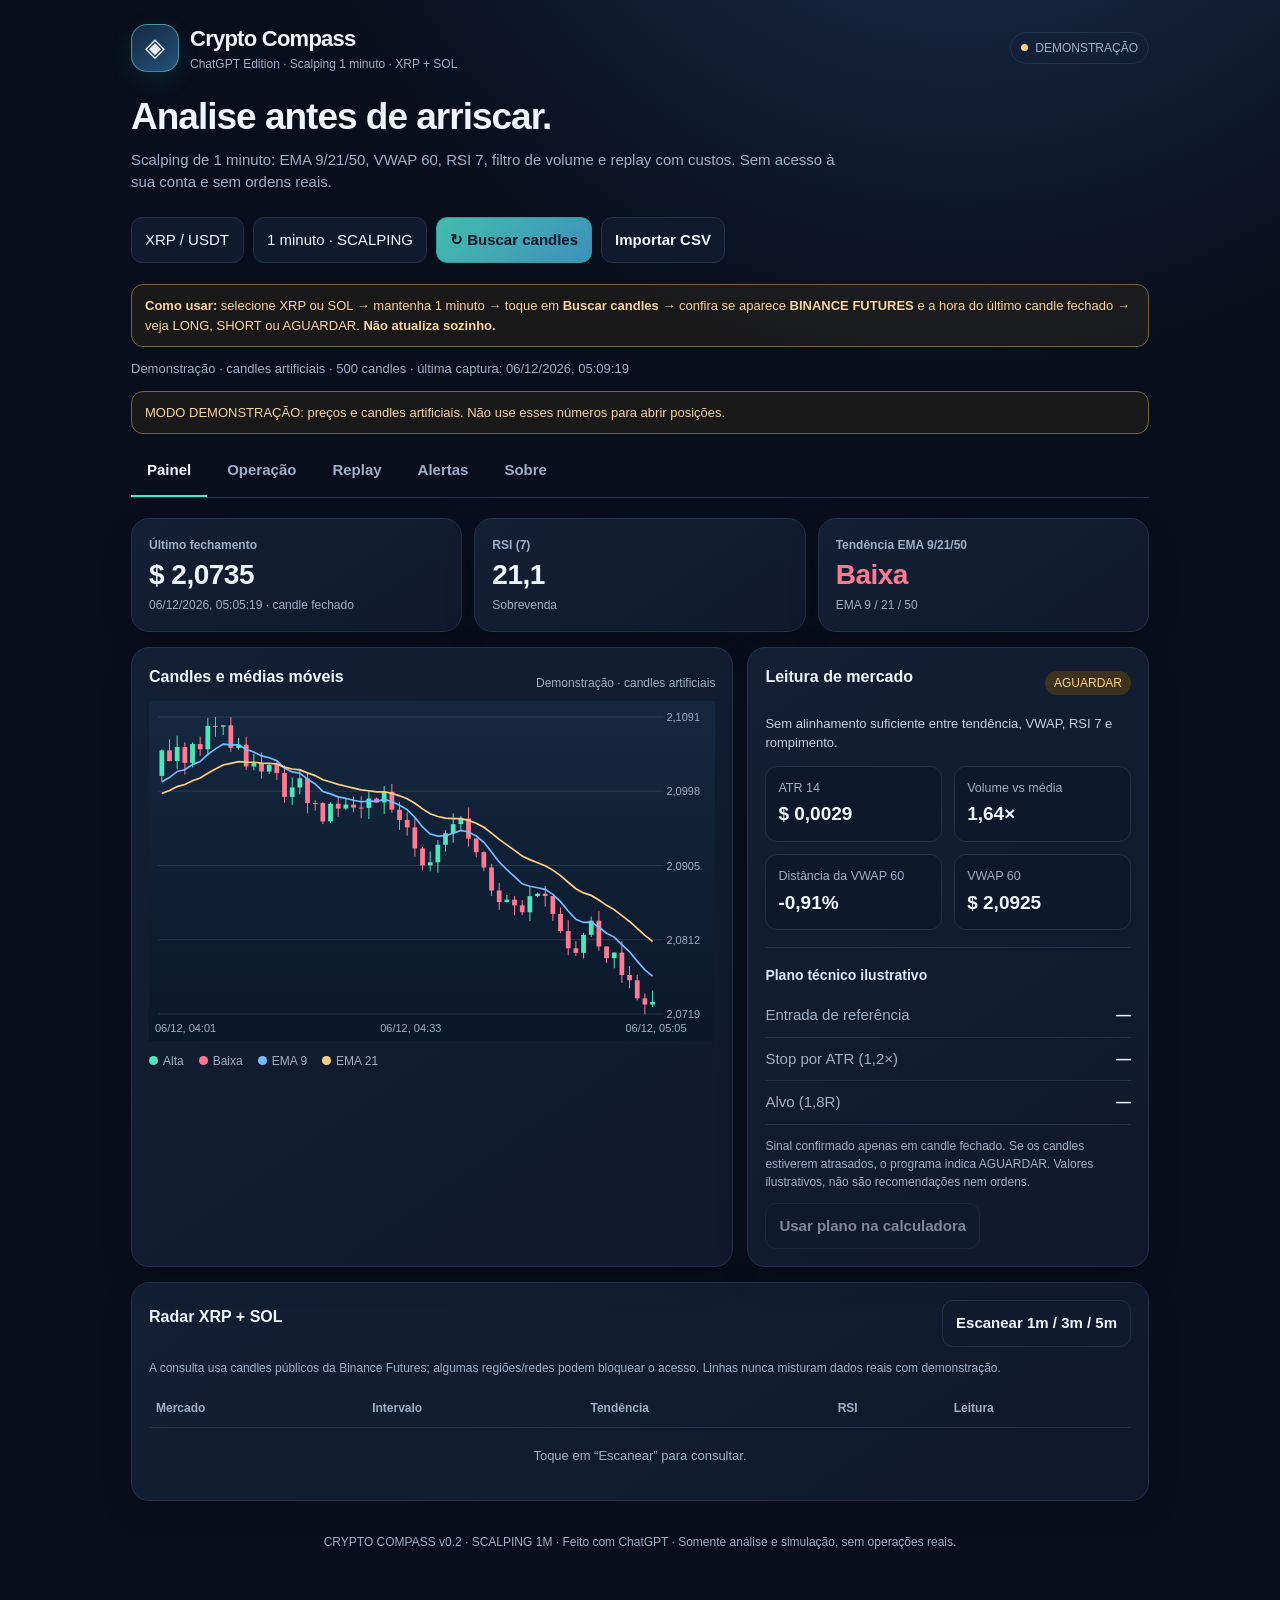
==== commit 4de9d4c2: "Prevent stale 1m signals being displayed after 3 minutes" ====
--- a/index.html
+++ b/index.html
@@ -139,6 +139,8 @@
 function checkAlerts(isLive=false){const d=sourceData();if(!d||d.kind==='demo')return toast(isLive?'':'Alertas não são disparados com preços de demonstração.');let count=0;const current=d.c.at(-1).close;alerts.forEach(a=>{if(a.symbol!==d.symbol||a.hit)return;const crossed=a.side==='above'?current>=a.price:current<=a.price;if(crossed){a.hit=true;count++}});if(count){saveStore('cc_alerts',alerts);renderAlerts();toast(count+' alerta(s) atingido(s) no último fechamento!')}else if(!isLive)toast('Nenhum nível atingido pelo último fechamento.')}
 $('checkAlerts').addEventListener('click',()=>checkAlerts());
 $('loadDemo').addEventListener('click',()=>{setData(demo($('symbol').value,$('timeframe').value));$$('[data-tab]').find(x=>x.dataset.tab==='dashboard').click();toast('Modo demonstração reativado.')});
+function expireSignalIfStale(){const d=sourceData();if(!d||d.kind!=='live')return;const z=d.c.at(-1);if(Date.now()-(z.closeTime||z.t+duration[d.tf]-1)<=180000)return;$('signalBadge').textContent='AGUARDAR';$('signalBadge').className='pill wait';$('signalText').textContent='Último candle com mais de 3 minutos de atraso. Toque em Buscar candles antes de interpretar o mercado.';$('usePlan').disabled=true;for(const id of ['suggestEntry','suggestStop','suggestTarget'])$(id).textContent='—'}
+setInterval(expireSignalIfStale,15000);document.addEventListener('visibilitychange',()=>{if(!document.hidden)expireSignalIfStale()});
 renderAlerts();drawPaper();initDemo();const initial=sourceData().c.at(-1).close;$('entry').value=initial.toFixed(6);$('stop').value=(initial*.98).toFixed(6);$('target').value=(initial*1.04).toFixed(6);$('alertPrice').value=initial.toFixed(5);calcTrade();
 </script>
 </body>
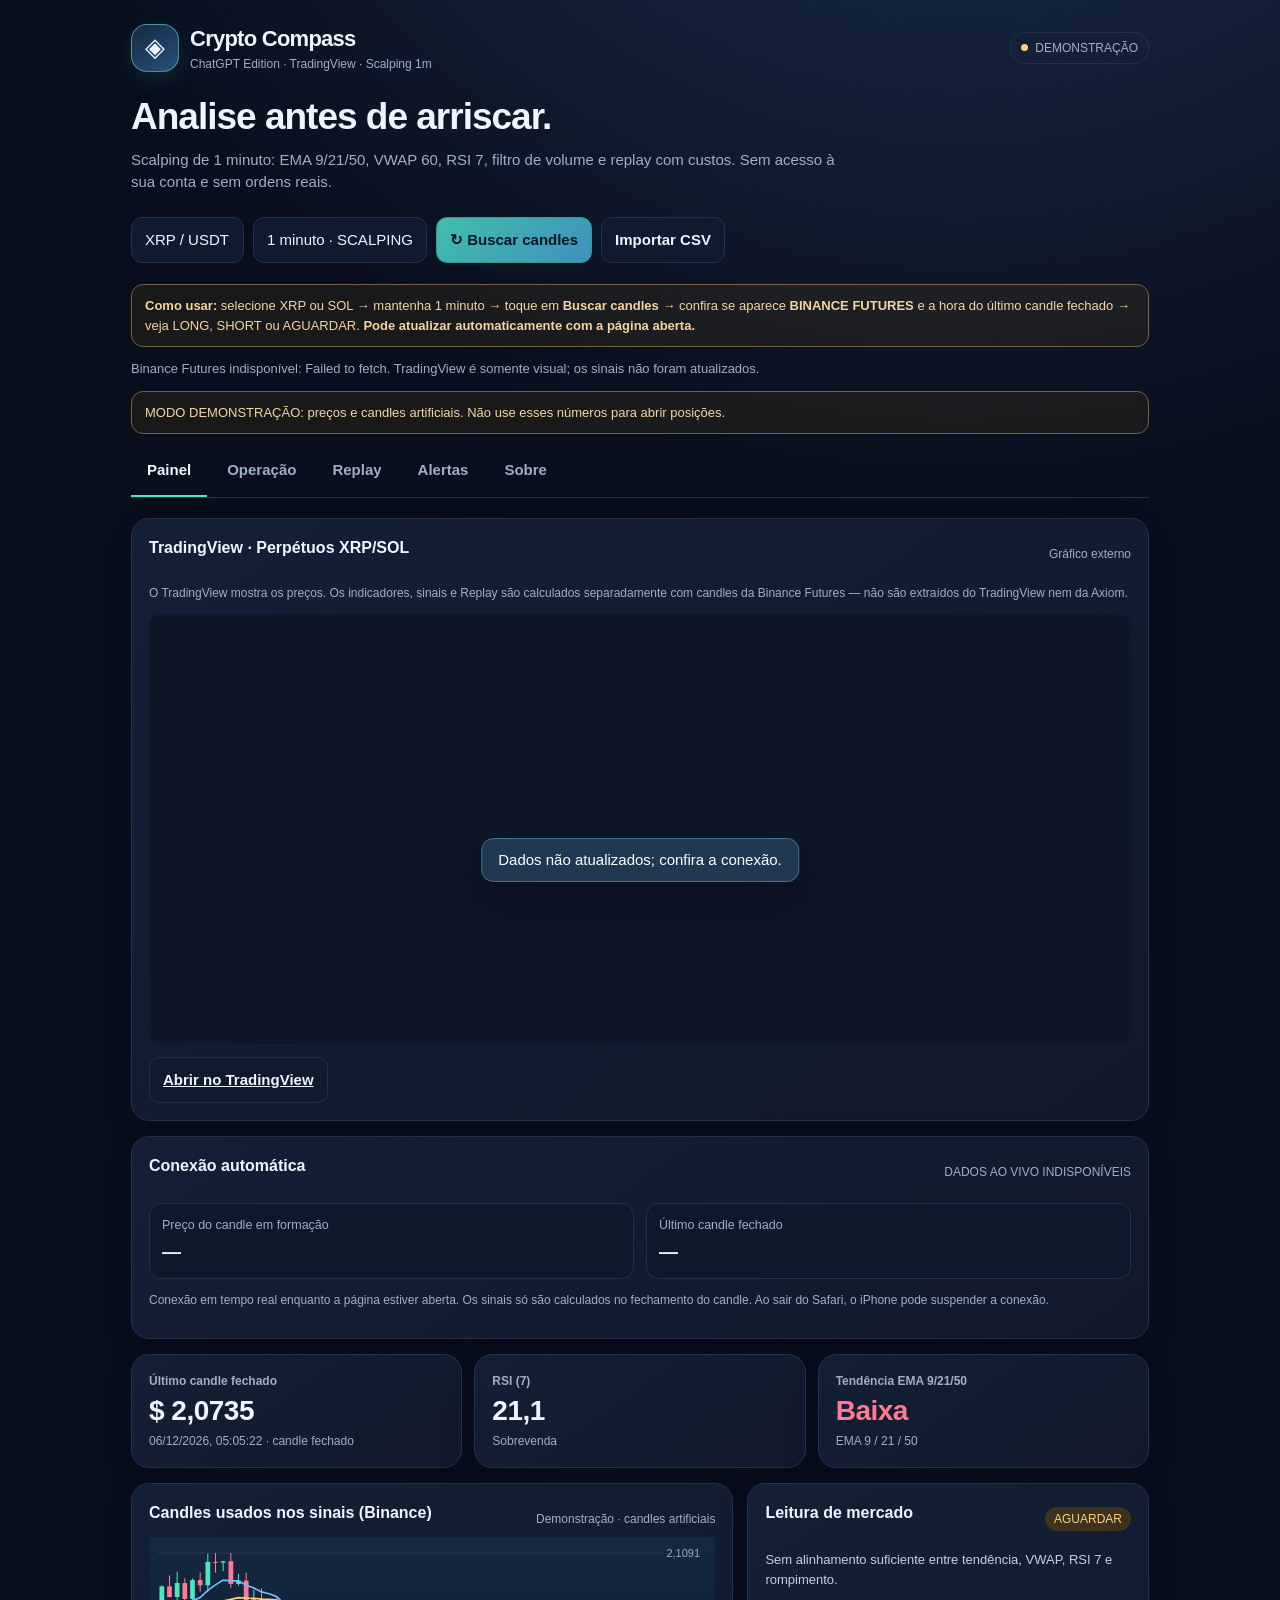
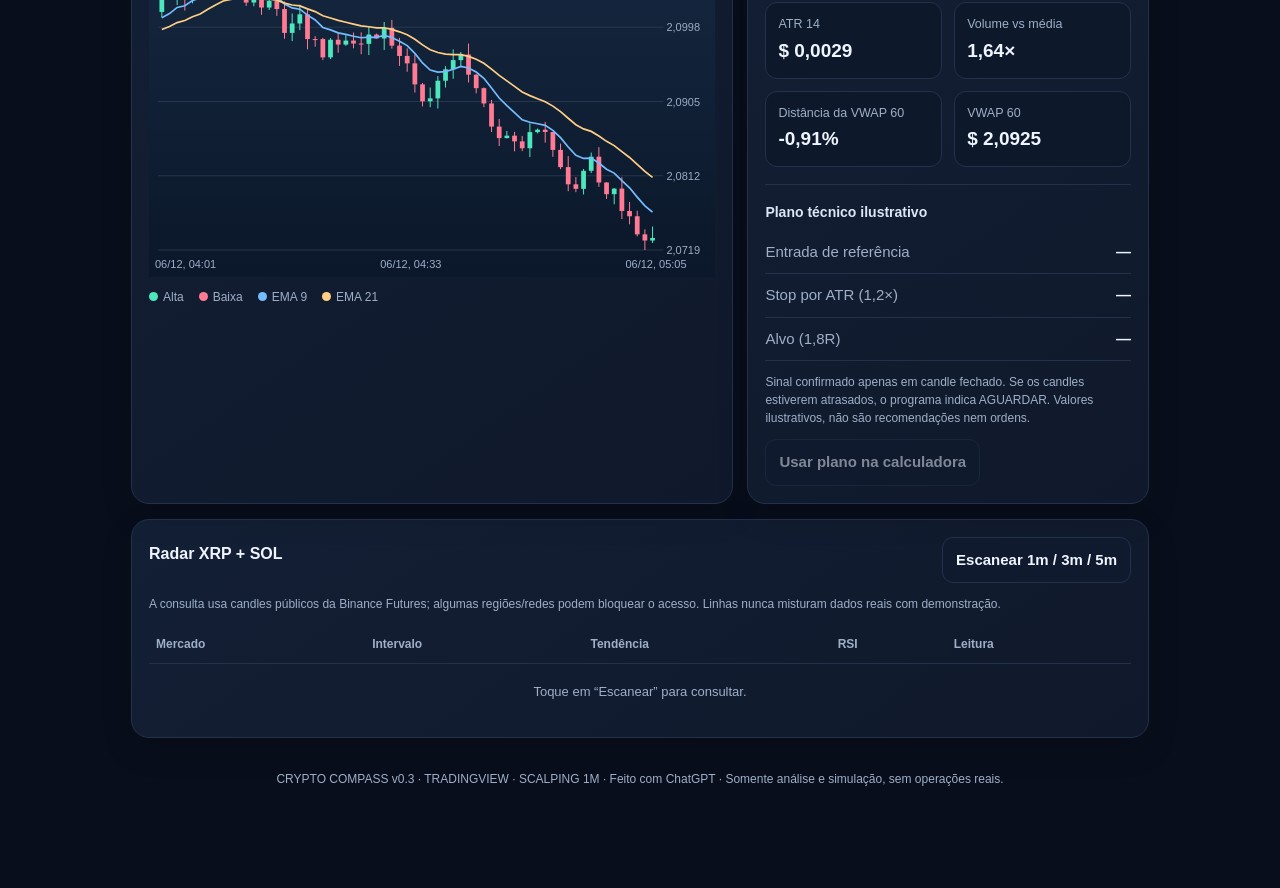
==== commit dd574b57: "Crypto Compass v0.3: TradingView perpetual chart and automatic Binance Futures 1m candle stream" ====
--- a/index.html
+++ b/index.html
@@ -4,7 +4,7 @@
 <meta charset="utf-8">
 <meta name="viewport" content="width=device-width,initial-scale=1,viewport-fit=cover">
 <meta name="theme-color" content="#0a1020">
-<title>Crypto Compass Scalping 1m • ChatGPT Edition</title>
+<title>Crypto Compass v0.3 • TradingView e Scalping 1m</title>
 <style>
 :root{color-scheme:dark;--bg:#080e1b;--surface:#101a2e;--surface2:#152139;--border:#24314a;--text:#eef5ff;--muted:#9eafc7;--mint:#4ce7bc;--red:#ff7a92;--blue:#73bcff;--gold:#ffce83;--violet:#9d93ff;--shadow:0 16px 48px #0005}
 *{box-sizing:border-box}html{scroll-behavior:smooth}body{margin:0;background:radial-gradient(circle at 75% -20%,#20365b 0,transparent 32%),var(--bg);color:var(--text);font:15px/1.5 -apple-system,BlinkMacSystemFont,"Segoe UI",sans-serif}button,input,select{font:inherit}button{cursor:pointer;touch-action:manipulation}a{color:var(--blue)}.wrap{max-width:1050px;padding:22px 16px 100px;margin:auto}.top{display:flex;gap:14px;justify-content:space-between;align-items:center;flex-wrap:wrap}.brand{display:flex;gap:11px;align-items:center}.logo{width:48px;height:48px;border:1px solid #85e9dd77;border-radius:16px;background:linear-gradient(145deg,#172940,#23517b);display:grid;place-items:center;font-size:26px;box-shadow:0 8px 25px #35d8e01c}.brand strong{font-size:22px;letter-spacing:-.75px}.brand small{display:block;color:var(--muted);font-size:12px}.tag{display:inline-flex;gap:7px;align-items:center;border:1px solid var(--border);color:var(--muted);font-size:12px;border-radius:99px;padding:6px 10px}.dot{width:7px;height:7px;background:var(--gold);border-radius:50%}.tag.live{color:var(--mint);border-color:#217c64}.tag.live .dot{background:var(--mint)}.tag.csv{color:var(--blue)}.tag.csv .dot{background:var(--blue)}.intro{margin:23px 0}.intro h1{font-size:clamp(25px,5.3vw,37px);line-height:1.15;letter-spacing:-1px;margin:0 0 10px}.intro p{color:var(--muted);margin:0;max-width:720px}.toolbar{display:flex;gap:9px;align-items:center;flex-wrap:wrap;margin:21px 0}.pick,.btn{border:1px solid var(--border);background:var(--surface);color:var(--text);border-radius:11px;padding:11px 13px;min-height:42px}.pick{appearance:none}.btn{font-weight:650}.btn.primary{border-color:#2d9f91;background:linear-gradient(135deg,#43bdab,#3e91bd);color:#071625}.btn:disabled{opacity:.5;cursor:not-allowed}.btn.ghost{background:transparent}.tabs{display:flex;gap:4px;overflow-x:auto;border-bottom:1px solid var(--border);margin-bottom:20px;scrollbar-width:none}.tabs button{white-space:nowrap;background:none;border:0;color:var(--muted);font-weight:650;padding:13px 16px;border-bottom:2px solid transparent}.tabs button.active{border-bottom-color:var(--mint);color:var(--text)}.panel{display:none}.panel.active{display:block}.cols{display:grid;grid-template-columns:1.5fr 1fr;gap:14px}.rowcards{display:grid;grid-template-columns:repeat(3,1fr);gap:12px}.card{background:linear-gradient(145deg,#131f35,#10192b);border:1px solid var(--border);padding:17px;border-radius:18px;min-width:0;box-shadow:0 12px 32px #0002}.card+.card{}.card h2{font-size:16px;margin:0 0 12px}.card h3{font-size:14px;color:#dce7f5;margin:0 0 8px}.metric .label{font-size:12px;color:var(--muted);font-weight:600}.metric .value{font-size:clamp(19px,3.4vw,28px);font-weight:740;letter-spacing:-.5px;overflow-wrap:anywhere}.metric .sub{font-size:12px;color:var(--muted)}.up{color:var(--mint)!important}.down{color:var(--red)!important}.neutral{color:var(--gold)!important}.chartbox{height:340px;position:relative}.chartbox canvas{width:100%;height:100%;display:block}.legend{display:flex;gap:15px;font-size:12px;color:var(--muted);flex-wrap:wrap;margin-top:11px}.swatch{width:9px;height:9px;display:inline-block;border-radius:50%;margin-right:5px}.section{margin-top:15px}.subtitle{display:flex;align-items:center;justify-content:space-between;gap:9px}.hint{font-size:12px;color:var(--muted)}.notice{font-size:13px;border:1px solid #75613f;background:#3d301a55;color:#f6d4a1;border-radius:12px;padding:11px 13px;margin:12px 0}.notice.good{border-color:#226a60;color:#96e8d2;background:#143d3955}.notice.bad{border-color:#85475c;color:#ffb3c0;background:#5b243a44}.pill{padding:3px 9px;border-radius:99px;font-size:12px;background:#283854;white-space:nowrap}.pill.long{background:#123d33;color:var(--mint)}.pill.short{background:#482233;color:#ffa1b0}.pill.wait{background:#3d321d;color:var(--gold)}.readout{display:grid;grid-template-columns:1fr 1fr;gap:12px;margin-top:13px}.readout>div{background:#0d182a;padding:12px;border:1px solid var(--border);border-radius:12px}.readout strong{font-size:19px;display:block;margin-top:3px}.readout small{display:block;color:var(--muted)}.mini{font-size:12px;color:var(--muted)}.explain{font-size:13px;color:#c3d0e2}table{border-collapse:collapse;width:100%;font-size:13px}th,td{text-align:left;border-bottom:1px solid var(--border);padding:10px 7px;vertical-align:top}th{color:var(--muted);font-size:12px;font-weight:600}tr:last-child td{border-bottom:none}.scrolltable{overflow-x:auto}td button{min-height:31px}.formgrid{display:grid;grid-template-columns:repeat(2,1fr);gap:13px}.field{display:flex;flex-direction:column;gap:5px}.field label{color:var(--muted);font-size:12px;font-weight:650}.field input,.field select{width:100%;background:#0b1527;border:1px solid #30425b;color:var(--text);padding:12px;border-radius:10px;outline:none;min-height:45px}.field input:focus{border-color:var(--mint)}.actions{display:flex;flex-wrap:wrap;gap:9px;margin-top:13px}.line{border-top:1px solid var(--border);margin:17px 0}.kpi{display:flex;justify-content:space-between;gap:10px;padding:10px 0;border-bottom:1px solid var(--border)}.kpi span{color:var(--muted)}.kpi strong{text-align:right}.grid11{display:grid;grid-template-columns:repeat(2,1fr);gap:9px}.feature{border:1px solid var(--border);border-radius:12px;padding:12px;background:#0c1729}.feature b{font-size:13px}.feature p{font-size:12px;color:var(--muted);margin:5px 0 0}.foot{color:var(--muted);text-align:center;font-size:12px;margin-top:32px}.statusmsg{font-size:13px;color:var(--muted);min-height:19px}.toast{position:fixed;left:50%;bottom:18px;transform:translateX(-50%);background:#203851;color:white;border:1px solid #47718a;padding:10px 16px;max-width:90%;min-width:200px;box-shadow:var(--shadow);border-radius:12px;text-align:center;z-index:5;display:none}.toast.show{display:block}.empty{padding:18px;color:var(--muted);font-size:13px;text-align:center}.file{display:none}.important{font-weight:650;color:var(--gold)}
@@ -15,7 +15,7 @@
 <body>
 <div class="wrap">
 <header class="top">
-  <div class="brand"><span class="logo">◈</span><div><strong>Crypto Compass</strong><small>ChatGPT Edition · Scalping 1 minuto · XRP + SOL</small></div></div>
+  <div class="brand"><span class="logo">◈</span><div><strong>Crypto Compass</strong><small>ChatGPT Edition · TradingView · Scalping 1m</small></div></div>
   <span class="tag" id="sourceBadge"><span class="dot"></span><span id="sourceLabel">DEMONSTRAÇÃO</span></span>
 </header>
 <section class="intro"><h1>Analise antes de arriscar.</h1><p>Scalping de 1 minuto: EMA 9/21/50, VWAP 60, RSI 7, filtro de volume e replay com custos. Sem acesso à sua conta e sem ordens reais.</p></section>
@@ -25,20 +25,28 @@
   <button class="btn primary" id="refresh">↻ Buscar candles</button>
   <button class="btn" id="import">Importar CSV</button><input type="file" id="file" class="file" accept=".csv,.txt,text/csv"/>
 </div>
-<div class="notice" style="margin:8px 0 12px"><b>Como usar:</b> selecione XRP ou SOL → mantenha 1 minuto → toque em <b>Buscar candles</b> → confira se aparece <b>BINANCE FUTURES</b> e a hora do último candle fechado → veja LONG, SHORT ou AGUARDAR. <b>Não atualiza sozinho.</b></div>
+<div class="notice" style="margin:8px 0 12px"><b>Como usar:</b> selecione XRP ou SOL → mantenha 1 minuto → toque em <b>Buscar candles</b> → confira se aparece <b>BINANCE FUTURES</b> e a hora do último candle fechado → veja LONG, SHORT ou AGUARDAR. <b>Pode atualizar automaticamente com a página aberta.</b></div>
 <div class="statusmsg" id="updateStatus">Histórico sintético para demonstração. Toque em “Buscar candles” para tentar obter dados públicos.</div>
 <div class="notice" id="dataWarning">MODO DEMONSTRAÇÃO: os preços mostrados são inventados apenas para testar o painel. Não use esses números para operar.</div>
 <nav class="tabs" role="tablist" aria-label="Áreas do aplicativo">
 <button class="active" data-tab="dashboard">Painel</button><button data-tab="trade">Operação</button><button data-tab="backtest">Replay</button><button data-tab="alerts">Alertas</button><button data-tab="about">Sobre</button>
 </nav>
 <section class="panel active" id="dashboard">
+<div class="card section" style="margin:0 0 15px">
+<div class="subtitle"><h2>TradingView · Perpétuos XRP/SOL</h2><span class="hint">Gráfico externo</span></div>
+<p class="mini">O TradingView mostra os preços. Os indicadores, sinais e Replay são calculados separadamente com candles da Binance Futures — não são extraídos do TradingView nem da Axiom.</p>
+<div id="tvContainer" style="height:430px;width:100%;background:#0e1728;border-radius:12px;overflow:hidden"><p class="mini">Carregando TradingView… Caso não apareça, confira o gráfico nativo da Binance abaixo.</p></div>
+<div class="actions"><a id="tvOpenLink" href="https://www.tradingview.com/" target="_blank" rel="noopener noreferrer" class="btn">Abrir no TradingView</a></div></div>
+<div class="card section" style="margin:0 0 15px"><div class="subtitle"><h2>Conexão automática</h2><span class="hint" id="streamStatus">INICIANDO…</span></div>
+<div class="readout"><div><small>Preço do candle em formação</small><strong id="livePrice">—</strong></div><div><small>Último candle fechado</small><strong id="lastClosedAt">—</strong></div></div>
+<p class="mini">Conexão em tempo real enquanto a página estiver aberta. Os sinais só são calculados no fechamento do candle. Ao sair do Safari, o iPhone pode suspender a conexão.</p></div>
   <div class="rowcards">
-    <div class="card metric"><div class="label">Último fechamento</div><div class="value" id="lastPrice">—</div><div class="sub" id="lastTime">—</div></div>
+    <div class="card metric"><div class="label">Último candle fechado</div><div class="value" id="lastPrice">—</div><div class="sub" id="lastTime">—</div></div>
     <div class="card metric"><div class="label">RSI (7)</div><div class="value" id="rsi">—</div><div class="sub" id="rsiInfo">—</div></div>
     <div class="card metric"><div class="label">Tendência EMA 9/21/50</div><div class="value" id="trend">—</div><div class="sub" id="trendInfo">—</div></div>
   </div>
   <div class="cols section">
-    <div class="card"><div class="subtitle"><h2>Candles e médias móveis</h2><span class="hint" id="chartSource">—</span></div><div class="chartbox"><canvas id="candles" role="img" aria-label="Gráfico de candles e médias móveis"></canvas></div><div class="legend"><span><i class="swatch" style="background:#4ce7bc"></i>Alta</span><span><i class="swatch" style="background:#ff7a92"></i>Baixa</span><span><i class="swatch" style="background:#73bcff"></i>EMA 9</span><span><i class="swatch" style="background:#ffce83"></i>EMA 21</span></div></div>
+    <div class="card"><div class="subtitle"><h2>Candles usados nos sinais (Binance)</h2><span class="hint" id="chartSource">—</span></div><div class="chartbox"><canvas id="candles" role="img" aria-label="Gráfico de candles e médias móveis"></canvas></div><div class="legend"><span><i class="swatch" style="background:#4ce7bc"></i>Alta</span><span><i class="swatch" style="background:#ff7a92"></i>Baixa</span><span><i class="swatch" style="background:#73bcff"></i>EMA 9</span><span><i class="swatch" style="background:#ffce83"></i>EMA 21</span></div></div>
     <div class="card"><div class="subtitle"><h2>Leitura de mercado</h2><span id="signalBadge" class="pill wait">AGUARDAR</span></div><p id="signalText" class="explain">—</p><div class="readout"><div><small>ATR 14</small><strong id="atr">—</strong></div><div><small>Volume vs média</small><strong id="volumeRatio">—</strong></div><div><small>Distância da VWAP 60</small><strong id="emaDist">—</strong></div><div><small>VWAP 60</small><strong id="obv">—</strong></div></div><div class="line"></div><h3>Plano técnico ilustrativo</h3><div class="kpi"><span>Entrada de referência</span><strong id="suggestEntry">—</strong></div><div class="kpi"><span>Stop por ATR (1,2×)</span><strong id="suggestStop">—</strong></div><div class="kpi"><span>Alvo (1,8R)</span><strong id="suggestTarget">—</strong></div><p class="mini">Sinal confirmado apenas em candle fechado. Se os candles estiverem atrasados, o programa indica AGUARDAR. Valores ilustrativos, não são recomendações nem ordens.</p><button class="btn" id="usePlan">Usar plano na calculadora</button></div>
   </div>
   <div class="card section"><div class="subtitle"><h2>Radar XRP + SOL</h2><button class="btn" id="scan">Escanear 1m / 3m / 5m</button></div><p class="mini">A consulta usa candles públicos da Binance Futures; algumas regiões/redes podem bloquear o acesso. Linhas nunca misturam dados reais com demonstração.</p><div class="scrolltable"><table><thead><tr><th>Mercado</th><th>Intervalo</th><th>Tendência</th><th>RSI</th><th>Leitura</th></tr></thead><tbody id="radarBody"><tr><td colspan="5" class="empty">Toque em “Escanear” para consultar.</td></tr></tbody></table></div></div>
@@ -84,8 +92,8 @@
 </section>
 <section class="panel" id="about"><div class="card"><h2>11 módulos adaptados para criptomoedas</h2><p class="explain">Esta é uma implementação própria inspirada na organização das 11 habilidades do projeto público <a href="https://github.com/Jakeschincariol/day-trader-skill" target="_blank" rel="noopener">Day Trader Skill</a>, de Jake Schincariol (MIT). Não é um plugin oficial do ChatGPT, da Binance nem uma cópia dos scripts Python originais.</p><div class="grid11">
 <div class="feature"><b>01 · Scanner → Radar</b><p>Compara XRP/SOL e múltiplos períodos com foco em 1m.</p></div><div class="feature"><b>02 · News → Contexto</b><p>Tendência e volatilidade; não coleta manchetes.</p></div><div class="feature"><b>03 · Entry → Sinal</b><p>EMA 9/21/50, VWAP 60, RSI 7, volume e rompimento, com candles fechados.</p></div><div class="feature"><b>04 · Exit → Planejamento</b><p>Stop por ATR(14) e alvo por múltiplo de risco, sujeitos a custos.</p></div><div class="feature"><b>05 · Time Machine → Replay</b><p>Replay de scalping com custos e saída em até 12 candles; não é previsão.</p></div><div class="feature"><b>06 · Risk → Limites</b><p>Validação do risco e da direção do stop.</p></div><div class="feature"><b>07 · Budget → Tamanho</b><p>Margem sugerida pelo risco máximo definido.</p></div><div class="feature"><b>08 · Broker → Paper</b><p>Registro local de ordem simulada; nenhuma ordem real.</p></div><div class="feature"><b>09 · Alerts → Alertas locais</b><p>Verifica níveis quando os dados são atualizados.</p></div><div class="feature"><b>10 · Analyst → Volatilidade</b><p>ATR, VWAP 60 e RSI 7, em vez de balanços.</p></div><div class="feature"><b>11 · Tracker → Volume</b><p>Razão de volume e OBV, em vez de declarações políticas.</p></div>
-</div><div class="line"></div><h3>Limitações e segurança</h3><p class="explain">Os candles públicos são solicitados à API Binance Futures <code>fapi.binance.com</code> somente quando você pede atualização. Ela pode estar inacessível dependendo da região, conexão ou navegador. Dados CSV são identificados separadamente. Nenhuma atualização automática em segundo plano. Sem APIs privadas, sem ordens, sem senhas e sem previsão garantida. A estimativa financeira não contempla todas as regras da exchange, custos e riscos de liquidação.</p><p class="explain"><b>Assinatura:</b> Crypto Compass · desenvolvido com assistência do ChatGPT para estudo e simulação de XRP/SOL. Créditos de inspiração: Jake Schincariol, <a href="https://github.com/Jakeschincariol/day-trader-skill">Day Trader Skill</a>.</p><div class="actions"><button id="loadDemo" class="btn">Voltar à demonstração</button></div></div></section>
-<footer class="foot">CRYPTO COMPASS v0.2 · SCALPING 1M · Feito com ChatGPT · Somente análise e simulação, sem operações reais.</footer>
+</div><div class="line"></div><h3>Limitações e segurança</h3><p class="explain">Os candles vêm da API pública Binance Futures e podem atualizar automaticamente por WebSocket enquanto a página estiver aberta. O gráfico TradingView é exclusivamente visual. Ela pode estar inacessível dependendo da região, conexão ou navegador. Dados CSV são identificados separadamente. Nenhuma atualização automática em segundo plano. Sem APIs privadas, sem ordens, sem senhas e sem previsão garantida. A estimativa financeira não contempla todas as regras da exchange, custos e riscos de liquidação.</p><p class="explain"><b>Assinatura:</b> Crypto Compass · desenvolvido com assistência do ChatGPT para estudo e simulação de XRP/SOL. Créditos de inspiração: Jake Schincariol, <a href="https://github.com/Jakeschincariol/day-trader-skill">Day Trader Skill</a>.</p><div class="actions"><button id="loadDemo" class="btn">Voltar à demonstração</button></div></div></section>
+<footer class="foot">CRYPTO COMPASS v0.3 · TRADINGVIEW · SCALPING 1M · Feito com ChatGPT · Somente análise e simulação, sem operações reais.</footer>
 </div><div class="toast" id="toast" role="status" aria-live="polite"></div>
 <script>
 'use strict';
@@ -109,16 +117,25 @@
 function vwapSeries(c,n=60){const a=Array(c.length).fill(NaN);let pv=0,v=0;for(let i=0;i<c.length;i++){let z=c[i],typical=(z.high+z.low+z.close)/3;pv+=typical*z.volume;v+=z.volume;if(i>=n){let old=c[i-n];pv-=((old.high+old.low+old.close)/3)*old.volume;v-=old.volume}if(i>=n-1&&v>0)a[i]=pv/v}return a}
 function scalperSignal(c,i,lookback=5,cache){if(i<61)return null;const e9=cache?.e9||ema(c,9),e21=cache?.e21||ema(c,21),e50=cache?.e50||ema(c,50),vv=cache?.vv||vwapSeries(c,60),ats=cache?.ats||atrArray(c,14);const cl=c[i].close,prev=c.slice(i-20,i),volAvg=prev.reduce((sum,z)=>sum+z.volume,0)/20,vr=volAvg?c[i].volume/volAvg:0;const r=rsi(c.slice(0,i+1),7),atr=ats[i],vwap=vv[i],up=e9[i]>e21[i]&&e21[i]>e50[i]&&cl>vwap,down=e9[i]<e21[i]&&e21[i]<e50[i]&&cl<vwap,breakUp=cl>Math.max(...c.slice(i-lookback,i).map(z=>z.high)),breakDown=cl<Math.min(...c.slice(i-lookback,i).map(z=>z.low));const movement=1.2*atr/cl,estimatedRoundTrip=.0015;let signal='WAIT',reason='';if(!Number.isFinite(r)||!Number.isFinite(vwap)||!Number.isFinite(atr)||atr<=0)reason='Dados insuficientes.';else if(movement<estimatedRoundTrip)reason='Movimento curto para os custos simulados. Evite forçar uma entrada.';else if(vr<1.25)reason='Volume abaixo do filtro de 1,25× a média.';else if(up&&r>=52&&r<=75&&breakUp){signal='LONG';reason='Rompimento de alta com EMA 9/21/50 alinhadas, acima da VWAP, RSI 7 e volume confirmado.'}else if(down&&r>=25&&r<=48&&breakDown){signal='SHORT';reason='Rompimento de baixa com EMA 9/21/50 alinhadas, abaixo da VWAP, RSI 7 e volume confirmado.'}else reason='Sem alinhamento suficiente entre tendência, VWAP, RSI 7 e rompimento.';return {signal,reason,r,atr,vwap,vr,up,down,e9,e21,e50,vv,cl,movement}}
 function analyze(c){if(c.length<62)return null;const idx=c.length-1,a=scalperSignal(c,idx);if(!a)return null;const side=a.signal==='WAIT'?null:a.signal,stop=side==='LONG'?a.cl-1.2*a.atr:side==='SHORT'?a.cl+1.2*a.atr:NaN,target=side==='LONG'?a.cl+2.16*a.atr:side==='SHORT'?a.cl-2.16*a.atr:NaN;return {...a,side,stop,target,dist:(a.cl/a.vwap-1)*100,e20Arr:a.e9,e50Arr:a.e21,obv:a.vwap}}
-function setSource(src){const b=$('sourceBadge');b.classList.remove('live','csv');if(src.kind==='live'){b.classList.add('live');$('sourceLabel').textContent='BINANCE FUTURES';$('dataWarning').className='notice good';$('dataWarning').textContent='DADOS PÚBLICOS: candles históricos da Binance Futures, consultados manualmente. Confira o preço e a disponibilidade na corretora antes de operar.';}else if(src.kind==='csv'){b.classList.add('csv');$('sourceLabel').textContent='CSV IMPORTADO';$('dataWarning').className='notice';$('dataWarning').textContent='DADOS IMPORTADOS: qualidade, instrumento, fuso e integridade são responsabilidade do arquivo CSV; confira a procedência antes de interpretar.';}else{$('sourceLabel').textContent='DEMONSTRAÇÃO';$('dataWarning').className='notice';$('dataWarning').textContent='MODO DEMONSTRAÇÃO: preços e candles artificiais. Não use esses números para abrir posições.';}$('chartSource').textContent=src.description;}
-function renderAll(){const data=sourceData();if(!data)return;setSource(data);const c=data.c,a=analyze(c),last=c[c.length-1],fmtPrice=p=>'$ '+fmt(p,p>=20?2:4);$('lastPrice').textContent=fmtPrice(last.close);$('lastTime').textContent=new Date(last.t).toLocaleString('pt-BR')+' · candle fechado';$('rsi').textContent=a?fmt(a.r,1):'—';$('rsiInfo').textContent=a?(a.r>75?'Sobrecompra':a.r<25?'Sobrevenda':'Filtro de momentum'):'Poucos candles';$('trend').textContent=a?(a.up?'Alta':a.down?'Baixa':'Lateral'):'—';$('trend').className='value '+(a?(a.up?'up':a.down?'down':'neutral'):'');$('trendInfo').textContent='EMA 9 / 21 / 50';$('atr').textContent=a?fmtPrice(a.atr):'—';$('volumeRatio').textContent=a?fmt(a.vr,2)+'×':'—';$('emaDist').textContent=a?pct(a.dist):'—';$('obv').textContent=a?fmtPrice(a.vwap):'—';const age=Date.now()-(last.closeTime||last.t+duration[data.tf]-1),stale=data.kind==='live'&&age>180000,signal=stale?'WAIT':a?.signal||'WAIT';$('signalBadge').textContent=signal==='WAIT'?'AGUARDAR':signal;$('signalBadge').className='pill '+(signal==='LONG'?'long':signal==='SHORT'?'short':'wait');$('signalText').textContent=stale?'Dados com mais de 3 minutos de atraso. Atualize antes de avaliar o sinal.':a?.reason||'Carregue pelo menos 62 candles fechados.';$('suggestEntry').textContent=signal!=='WAIT'?fmtPrice(a.cl):'—';$('suggestStop').textContent=signal!=='WAIT'?fmtPrice(a.stop):'—';$('suggestTarget').textContent=signal!=='WAIT'?fmtPrice(a.target):'—';$('usePlan').disabled=signal==='WAIT';$('usePlan').dataset.side=signal==='WAIT'?'':signal;$('usePlan').dataset.entry=signal==='WAIT'?'':a.cl;$('usePlan').dataset.stop=signal==='WAIT'?'':a.stop;$('usePlan').dataset.target=signal==='WAIT'?'':a.target;$('updateStatus').textContent=data.description+' · '+c.length+' candles · última captura: '+new Date(data.received).toLocaleString('pt-BR')+(data.kind==='live'?' (consulta manual, não é streaming)':'');$('btStatus').textContent='Os candles foram alterados ou atualizados. Execute o replay para recalcular.';$('btStatus').className='notice';btTrades=[];renderChart();if(data.kind==='live')checkAlerts(true)}
+function setSource(src){const b=$('sourceBadge');b.classList.remove('live','csv');if(src.kind==='live'){b.classList.add('live');$('sourceLabel').textContent='BINANCE FUTURES';$('dataWarning').className='notice good';$('dataWarning').textContent='DADOS PÚBLICOS: candles da Binance Futures. Streaming ativo somente quando conectado. Gráfico TradingView apenas visual; confira os valores na plataforma em que opera.';}else if(src.kind==='csv'){b.classList.add('csv');$('sourceLabel').textContent='CSV IMPORTADO';$('dataWarning').className='notice';$('dataWarning').textContent='DADOS IMPORTADOS: qualidade, instrumento, fuso e integridade são responsabilidade do arquivo CSV; confira a procedência antes de interpretar.';}else{$('sourceLabel').textContent='DEMONSTRAÇÃO';$('dataWarning').className='notice';$('dataWarning').textContent='MODO DEMONSTRAÇÃO: preços e candles artificiais. Não use esses números para abrir posições.';}$('chartSource').textContent=src.description;}
+function renderAll(){const data=sourceData();if(!data)return;setSource(data);const c=data.c,a=analyze(c),last=c[c.length-1],fmtPrice=p=>'$ '+fmt(p,p>=20?2:4);$('lastPrice').textContent=fmtPrice(last.close);$('lastTime').textContent=new Date(last.t).toLocaleString('pt-BR')+' · candle fechado';$('rsi').textContent=a?fmt(a.r,1):'—';$('rsiInfo').textContent=a?(a.r>75?'Sobrecompra':a.r<25?'Sobrevenda':'Filtro de momentum'):'Poucos candles';$('trend').textContent=a?(a.up?'Alta':a.down?'Baixa':'Lateral'):'—';$('trend').className='value '+(a?(a.up?'up':a.down?'down':'neutral'):'');$('trendInfo').textContent='EMA 9 / 21 / 50';$('atr').textContent=a?fmtPrice(a.atr):'—';$('volumeRatio').textContent=a?fmt(a.vr,2)+'×':'—';$('emaDist').textContent=a?pct(a.dist):'—';$('obv').textContent=a?fmtPrice(a.vwap):'—';const age=Date.now()-(last.closeTime||last.t+duration[data.tf]-1),stale=data.kind==='live'&&age>180000,signal=stale?'WAIT':a?.signal||'WAIT';$('signalBadge').textContent=signal==='WAIT'?'AGUARDAR':signal;$('signalBadge').className='pill '+(signal==='LONG'?'long':signal==='SHORT'?'short':'wait');$('signalText').textContent=stale?'Dados com mais de 3 minutos de atraso. Atualize antes de avaliar o sinal.':a?.reason||'Carregue pelo menos 62 candles fechados.';$('suggestEntry').textContent=signal!=='WAIT'?fmtPrice(a.cl):'—';$('suggestStop').textContent=signal!=='WAIT'?fmtPrice(a.stop):'—';$('suggestTarget').textContent=signal!=='WAIT'?fmtPrice(a.target):'—';$('usePlan').disabled=signal==='WAIT';$('usePlan').dataset.side=signal==='WAIT'?'':signal;$('usePlan').dataset.entry=signal==='WAIT'?'':a.cl;$('usePlan').dataset.stop=signal==='WAIT'?'':a.stop;$('usePlan').dataset.target=signal==='WAIT'?'':a.target;$('updateStatus').textContent=data.description+' · '+c.length+' candles · última captura: '+new Date(data.received).toLocaleString('pt-BR')+(data.kind==='live'?' (streaming automático quando conectado)':'');$('btStatus').textContent='Os candles foram alterados ou atualizados. Execute o replay para recalcular.';$('btStatus').className='notice';btTrades=[];renderChart();if(data.kind==='live')checkAlerts(true)}
 function renderChart(){const canvas=$('candles'),data=sourceData();if(!canvas||!data)return;const rect=canvas.getBoundingClientRect();if(rect.width<30||rect.height<30)return;const w=rect.width,h=rect.height,dpr=Math.min(window.devicePixelRatio||1,2);canvas.width=Math.round(w*dpr);canvas.height=Math.round(h*dpr);const x=canvas.getContext('2d');x.setTransform(dpr,0,0,dpr,0,0);x.clearRect(0,0,w,h);const all=data.c,last=all.slice(-65),a=analyze(all);const max=Math.max(...last.map(c=>c.high)),min=Math.min(...last.map(c=>c.low)),range=(max-min)||1,padL=9,padR=59,padT=16,padB=27,plotW=w-padL-padR,plotH=h-padT-padB,xx=i=>padL+i*(plotW/last.length)+plotW/last.length/2,yy=p=>padT+(max-p)/range*plotH;const bg=x.createLinearGradient(0,0,0,h);bg.addColorStop(0,'#152840');bg.addColorStop(1,'#0b172a');x.fillStyle=bg;x.fillRect(0,0,w,h);x.strokeStyle='#30425b';x.lineWidth=.7;x.font='11px -apple-system,Arial';for(let i=0;i<=4;i++){const y=padT+i*plotH/4;x.beginPath();x.moveTo(padL,y);x.lineTo(w-padR+7,y);x.stroke();x.fillStyle='#9bacc4';x.fillText(fmt(max-i*range/4,max>=20?2:4),w-padR+10,y+4)}const step=plotW/last.length;last.forEach((bar,i)=>{const cx=xx(i),up=bar.close>=bar.open;x.strokeStyle=up?'#4ce7bc':'#ff7a92';x.fillStyle=x.strokeStyle;x.lineWidth=1;x.beginPath();x.moveTo(cx,yy(bar.high));x.lineTo(cx,yy(bar.low));x.stroke();const ytop=yy(Math.max(bar.open,bar.close)),yb=yy(Math.min(bar.open,bar.close));x.fillRect(cx-step*.31,ytop,Math.max(2,step*.62),Math.max(1,yb-ytop))});if(a){const offset=all.length-last.length;[[a.e20Arr,'#73bcff'],[a.e50Arr,'#ffce83']].forEach(([line,color])=>{x.beginPath();x.strokeStyle=color;x.lineWidth=1.7;let started=false;for(let i=0;i<last.length;i++){const v=line[offset+i];if(!finite(v))continue;started?x.lineTo(xx(i),yy(v)):x.moveTo(xx(i),yy(v));started=true}x.stroke()})}x.fillStyle='#9eafc7';const tick=[0,Math.floor(last.length/2),last.length-1];tick.forEach(i=>{const str=new Date(last[i].t).toLocaleString('pt-BR',{day:'2-digit',month:'2-digit',hour:'2-digit',minute:'2-digit'});x.fillText(str,Math.min(w-90,Math.max(6,xx(i)-27)),h-9)})}
 window.addEventListener('resize',()=>{if($('dashboard').classList.contains('active'))renderChart()});
 $$('[data-tab]').forEach(b=>b.addEventListener('click',()=>{$$('[data-tab]').forEach(x=>x.classList.toggle('active',x===b));$$('.panel').forEach(x=>x.classList.toggle('active',x.id===b.dataset.tab));if(b.dataset.tab==='dashboard')setTimeout(renderChart,10)}));
+
+let socket=null,retryTimer=null,generation=0,busy=false;
+function streamLabel(v){$('streamStatus').textContent=v}
+function stopStream(){generation++;if(retryTimer)clearTimeout(retryTimer);retryTimer=null;const s=socket;socket=null;if(s){s.onclose=null;s.onmessage=null;s.onerror=null;s.close()}streamLabel('DESCONECTADO');$('livePrice').textContent='—'}
+function tradingView(){const host=$('tvContainer');host.textContent='';const outer=document.createElement('div');outer.className='tradingview-widget-container';outer.style.cssText='height:100%;width:100%';const inner=document.createElement('div');inner.className='tradingview-widget-container__widget';inner.style.cssText='height:100%;width:100%';outer.appendChild(inner);host.appendChild(outer);const symbol=$('symbol').value==='SOLUSDT'?'BINANCE:SOLUSDT.P':'BINANCE:XRPUSDT.P';$('tvOpenLink').href='https://www.tradingview.com/chart/?symbol='+encodeURIComponent(symbol);const script=document.createElement('script');script.type='text/javascript';script.async=true;script.src='https://s3.tradingview.com/external-embedding/embed-widget-advanced-chart.js';script.textContent=JSON.stringify({autosize:true,symbol,interval:$('timeframe').value.replace('m',''),timezone:'America/Sao_Paulo',theme:'dark',style:'1',locale:'br',allow_symbol_change:false,hide_side_toolbar:true,hide_top_toolbar:false,hide_legend:false,hide_volume:false,save_image:false,support_host:'https://www.tradingview.com'});script.onerror=()=>{const msg=document.createElement('p');msg.className='mini';msg.textContent='TradingView bloqueado nesta rede. O gráfico nativo abaixo continua disponível.';host.appendChild(msg)};outer.appendChild(script)}
+function connectStream(symbol,tf){stopStream();const token=generation;let fails=0;const connect=()=>{if(token!==generation||$('symbol').value!==symbol||$('timeframe').value!==tf)return;streamLabel(fails?'RECONECTANDO…':'CONECTANDO…');let s;try{s=new WebSocket('wss://fstream.binance.com/market/ws/'+symbol.toLowerCase()+'@kline_'+tf)}catch(e){streamLabel('STREAM INDISPONÍVEL');return}socket=s;s.onopen=()=>{if(token!==generation){s.close();return}fails=0;streamLabel('AO VIVO · BINANCE')};s.onmessage=e=>{if(token!==generation||socket!==s)return;let msg;try{msg=JSON.parse(e.data)}catch{return}const k=msg?.k;if(msg?.e!=='kline'||!k||k.s!==symbol||k.i!==tf)return;const price=Number(k.c);if(Number.isFinite(price)&&price>0)$('livePrice').textContent='$ '+fmt(price,price>=20?2:4)+' (em formação)';if(!k.x)return;const d=sourceData();if(!d||d.kind!=='live'||d.symbol!==symbol||d.tf!==tf)return;const bar={t:+k.t,open:+k.o,high:+k.h,low:+k.l,close:price,volume:+k.v,closeTime:+k.T};if(!Object.values(bar).every(finite)||bar.low<=0||bar.high<Math.max(bar.open,bar.close)||bar.low>Math.min(bar.open,bar.close))return;const last=d.c.at(-1);if(!last||bar.t>last.t)d.c.push(bar);else if(bar.t===last.t)d.c[d.c.length-1]=bar;else return;d.c=d.c.slice(-500);d.received=Date.now();renderAll();streamLabel('AO VIVO · BINANCE');$('lastClosedAt').textContent=new Date(bar.closeTime).toLocaleTimeString('pt-BR')};
+s.onerror=()=>{if(token===generation)streamLabel('CONEXÃO INSTÁVEL')};s.onclose=()=>{if(token!==generation||s!==socket)return;socket=null;fails++;streamLabel('DESCONECTADO · NOVA TENTATIVA');retryTimer=setTimeout(connect,Math.min(30000,3000*Math.pow(2,Math.min(fails,4))))}};connect()}
+async function updateNow(){if(busy)return;busy=true;const symbol=$('symbol').value,tf=$('timeframe').value,btn=$('refresh');btn.disabled=true;btn.textContent='Buscando…';streamLabel('CONSULTANDO HISTÓRICO…');try{const d=await getCandles(symbol,tf);if($('symbol').value!==symbol||$('timeframe').value!==tf)return;setData(d);$('lastClosedAt').textContent=new Date(d.c.at(-1).closeTime).toLocaleTimeString('pt-BR');connectStream(symbol,tf);toast('Binance atualizada; conectando tempo real.')}catch(e){streamLabel('DADOS AO VIVO INDISPONÍVEIS');$('updateStatus').textContent='Binance Futures indisponível: '+e.message+'. TradingView é somente visual; os sinais não foram atualizados.';toast('Dados não atualizados; confira a conexão.')}finally{btn.disabled=false;btn.textContent='↻ Buscar candles';busy=false}}
+
 function initDemo(){const symbol=$('symbol').value,tf=$('timeframe').value;const k=symbol+'_'+tf;if(!store[k])store[k]=demo(symbol,tf);renderAll()}
-$('symbol').addEventListener('change',initDemo);$('timeframe').addEventListener('change',initDemo);
-function parseKlines(raw,symbol,tf){if(!Array.isArray(raw)||raw.length<55)throw Error('Poucos candles ou resposta inválida.');const now=Date.now();const c=raw.map(k=>({t:Number(k[0]),open:Number(k[1]),high:Number(k[2]),low:Number(k[3]),close:Number(k[4]),volume:Number(k[5]),closeTime:Number(k[6])})).filter(z=>Object.values(z).every(finite)&&z.open>0&&z.high>=Math.max(z.open,z.close)&&z.low<=Math.min(z.open,z.close)&&z.low>0&&z.volume>=0&&z.closeTime<=now);if(c.length<55)throw Error('Não foram retornados 55 candles já fechados.');return {symbol,tf,c:c.slice(-260),kind:'live',received:Date.now(),description:'Binance Futures USDⓈ-M · API pública'}}
+$('symbol').addEventListener('change',()=>{stopStream();initDemo();tradingView();updateNow()});$('timeframe').addEventListener('change',()=>{stopStream();initDemo();tradingView();updateNow()});
+function parseKlines(raw,symbol,tf){if(!Array.isArray(raw)||raw.length<55)throw Error('Poucos candles ou resposta inválida.');const now=Date.now();const c=raw.map(k=>({t:Number(k[0]),open:Number(k[1]),high:Number(k[2]),low:Number(k[3]),close:Number(k[4]),volume:Number(k[5]),closeTime:Number(k[6])})).filter(z=>Object.values(z).every(finite)&&z.open>0&&z.high>=Math.max(z.open,z.close)&&z.low<=Math.min(z.open,z.close)&&z.low>0&&z.volume>=0&&z.closeTime<=now);if(c.length<55)throw Error('Não foram retornados 55 candles já fechados.');return {symbol,tf,c:c.slice(-500),kind:'live',received:Date.now(),description:'Binance Futures USDⓈ-M · API pública'}}
 async function getCandles(symbol,tf){const url=`https://fapi.binance.com/fapi/v1/klines?symbol=${symbol}&interval=${tf}&limit=500`;const controller=new AbortController(),timer=setTimeout(()=>controller.abort(),12000);try{const res=await fetch(url,{cache:'no-store',signal:controller.signal});if(!res.ok)throw Error('HTTP '+res.status);return parseKlines(await res.json(),symbol,tf)}finally{clearTimeout(timer)}}
-$('refresh').addEventListener('click',async()=>{const btn=$('refresh');btn.disabled=true;btn.textContent='Buscando...';const s=$('symbol').value,t=$('timeframe').value;$('updateStatus').textContent='Consultando candles históricos da Binance Futures...';try{const d=await getCandles(s,t);setData(d);toast('Candles públicos atualizados.')}catch(e){$('updateStatus').textContent='Falha ao buscar Binance Futures: '+e.message+'. Mantidos os dados anteriores e sua identificação de origem.';toast('Consulta indisponível. Nada foi substituído.')}finally{btn.disabled=false;btn.textContent='↻ Buscar candles'}});
+$('refresh').addEventListener('click',()=>{stopStream();updateNow()});
 $('scan').addEventListener('click',async()=>{const btn=$('scan'),body=$('radarBody');btn.disabled=true;btn.textContent='Buscando...';body.innerHTML='<tr><td colspan="5" class="empty">Buscando 6 mercados/períodos...</td></tr>';const combos=['XRPUSDT','SOLUSDT'].flatMap(symbol=>['1m','3m','5m'].map(tf=>({symbol,tf})));const res=await Promise.allSettled(combos.map(({symbol,tf})=>getCandles(symbol,tf)));body.innerHTML='';res.forEach((r,i)=>{const {symbol,tf}=combos[i],tr=document.createElement('tr');if(r.status==='fulfilled'){const d=r.value;store[symbol+'_'+tf]=d;const a=analyze(d.c);tr.innerHTML=`<td>${symbol.replace('USDT','')}</td><td>${tf}</td><td>${a.up?'Alta':a.down?'Baixa':'Lateral'}</td><td>${fmt(a.r,1)}</td><td><span class="pill ${a.signal==='LONG'?'long':a.signal==='SHORT'?'short':'wait'}">${a.signal==='WAIT'?'AGUARDAR':a.signal}</span></td>`;}else{tr.innerHTML=`<td>${symbol.replace('USDT','')}</td><td>${tf}</td><td colspan="3">Indisponível · sem dados</td>`}body.appendChild(tr)});btn.disabled=false;btn.textContent='Escanear 1m / 3m / 5m';renderAll();toast(res.filter(x=>x.status==='fulfilled').length+' de 6 consultas concluídas.')});
 function csvRows(text){return text.trim().split(/\r?\n/).map(x=>x.split(/[,;\t]/).map(s=>s.replace(/^['"]|['"]$/g,'').trim()))}
 function parseCSV(text){const rows=csvRows(text),first=rows[0].map(s=>s.toLowerCase());const aliases={t:['open time','opentime','timestamp','time','date','data','datetime'],open:['open','abertura'],high:['high','maxima','máxima'],low:['low','minima','mínima'],close:['close','fechamento'],volume:['volume','vol']};const header=first.some(v=>aliases.open.includes(v));const idx={};if(header){Object.entries(aliases).forEach(([k,variants])=>idx[k]=first.findIndex(s=>variants.includes(s)))}else Object.assign(idx,{t:0,open:1,high:2,low:3,close:4,volume:5});if(['open','high','low','close'].some(k=>idx[k]<0))throw Error('Colunas open/high/low/close são obrigatórias.');const clean=(header?rows.slice(1):rows).map((r,i)=>{let stamp=r[idx.t];let t=stamp===undefined?i*duration[$('timeframe').value]:Number(stamp);if(!finite(t)){t=Date.parse(stamp)}if(!finite(t))t=i*duration[$('timeframe').value];if(t>1e9&&t<1e11)t*=1000;const z={t,open:Number(r[idx.open]),high:Number(r[idx.high]),low:Number(r[idx.low]),close:Number(r[idx.close]),volume:idx.volume>=0?Number(r[idx.volume]):1};return z}).filter(z=>Object.values(z).every(finite)&&z.low>0&&z.high>=Math.max(z.open,z.close)&&z.low<=Math.min(z.open,z.close)&&z.volume>=0).sort((a,b)=>a.t-b.t);const unique=clean.filter((z,i)=>!i||z.t!==clean[i-1].t);if(unique.length<55)throw Error('O CSV precisa conter ao menos 55 candles válidos.');return {c:unique.slice(-1000),symbol:$('symbol').value,tf:$('timeframe').value,kind:'csv',received:Date.now(),description:'CSV local · origem externa não verificada'}}
@@ -138,10 +155,10 @@
 $('addAlert').addEventListener('click',()=>{const p=readNum('alertPrice');if(!finite(p)||p<=0){toast('Informe um preço válido.');return}alerts.push({symbol:$('symbol').value,side:$('alertSide').value,price:p,hit:false});saveStore('cc_alerts',alerts);renderAlerts();toast('Alerta local criado.')});
 function checkAlerts(isLive=false){const d=sourceData();if(!d||d.kind==='demo')return toast(isLive?'':'Alertas não são disparados com preços de demonstração.');let count=0;const current=d.c.at(-1).close;alerts.forEach(a=>{if(a.symbol!==d.symbol||a.hit)return;const crossed=a.side==='above'?current>=a.price:current<=a.price;if(crossed){a.hit=true;count++}});if(count){saveStore('cc_alerts',alerts);renderAlerts();toast(count+' alerta(s) atingido(s) no último fechamento!')}else if(!isLive)toast('Nenhum nível atingido pelo último fechamento.')}
 $('checkAlerts').addEventListener('click',()=>checkAlerts());
-$('loadDemo').addEventListener('click',()=>{setData(demo($('symbol').value,$('timeframe').value));$$('[data-tab]').find(x=>x.dataset.tab==='dashboard').click();toast('Modo demonstração reativado.')});
+$('loadDemo').addEventListener('click',()=>{stopStream();setData(demo($('symbol').value,$('timeframe').value));$$('[data-tab]').find(x=>x.dataset.tab==='dashboard').click();toast('Modo demonstração reativado.')});
 function expireSignalIfStale(){const d=sourceData();if(!d||d.kind!=='live')return;const z=d.c.at(-1);if(Date.now()-(z.closeTime||z.t+duration[d.tf]-1)<=180000)return;$('signalBadge').textContent='AGUARDAR';$('signalBadge').className='pill wait';$('signalText').textContent='Último candle com mais de 3 minutos de atraso. Toque em Buscar candles antes de interpretar o mercado.';$('usePlan').disabled=true;for(const id of ['suggestEntry','suggestStop','suggestTarget'])$(id).textContent='—'}
-setInterval(expireSignalIfStale,15000);document.addEventListener('visibilitychange',()=>{if(!document.hidden)expireSignalIfStale()});
-renderAlerts();drawPaper();initDemo();const initial=sourceData().c.at(-1).close;$('entry').value=initial.toFixed(6);$('stop').value=(initial*.98).toFixed(6);$('target').value=(initial*1.04).toFixed(6);$('alertPrice').value=initial.toFixed(5);calcTrade();
+setInterval(expireSignalIfStale,15000);document.addEventListener('visibilitychange',()=>{if(!document.hidden){expireSignalIfStale();const d=sourceData();if(d?.kind==='live'&&Date.now()-(d.c.at(-1)?.closeTime||0)>120000){stopStream();updateNow()}}});
+renderAlerts();drawPaper();initDemo();tradingView();setTimeout(updateNow,350);const initial=sourceData().c.at(-1).close;$('entry').value=initial.toFixed(6);$('stop').value=(initial*.98).toFixed(6);$('target').value=(initial*1.04).toFixed(6);$('alertPrice').value=initial.toFixed(5);calcTrade();
 </script>
 </body>
 </html>
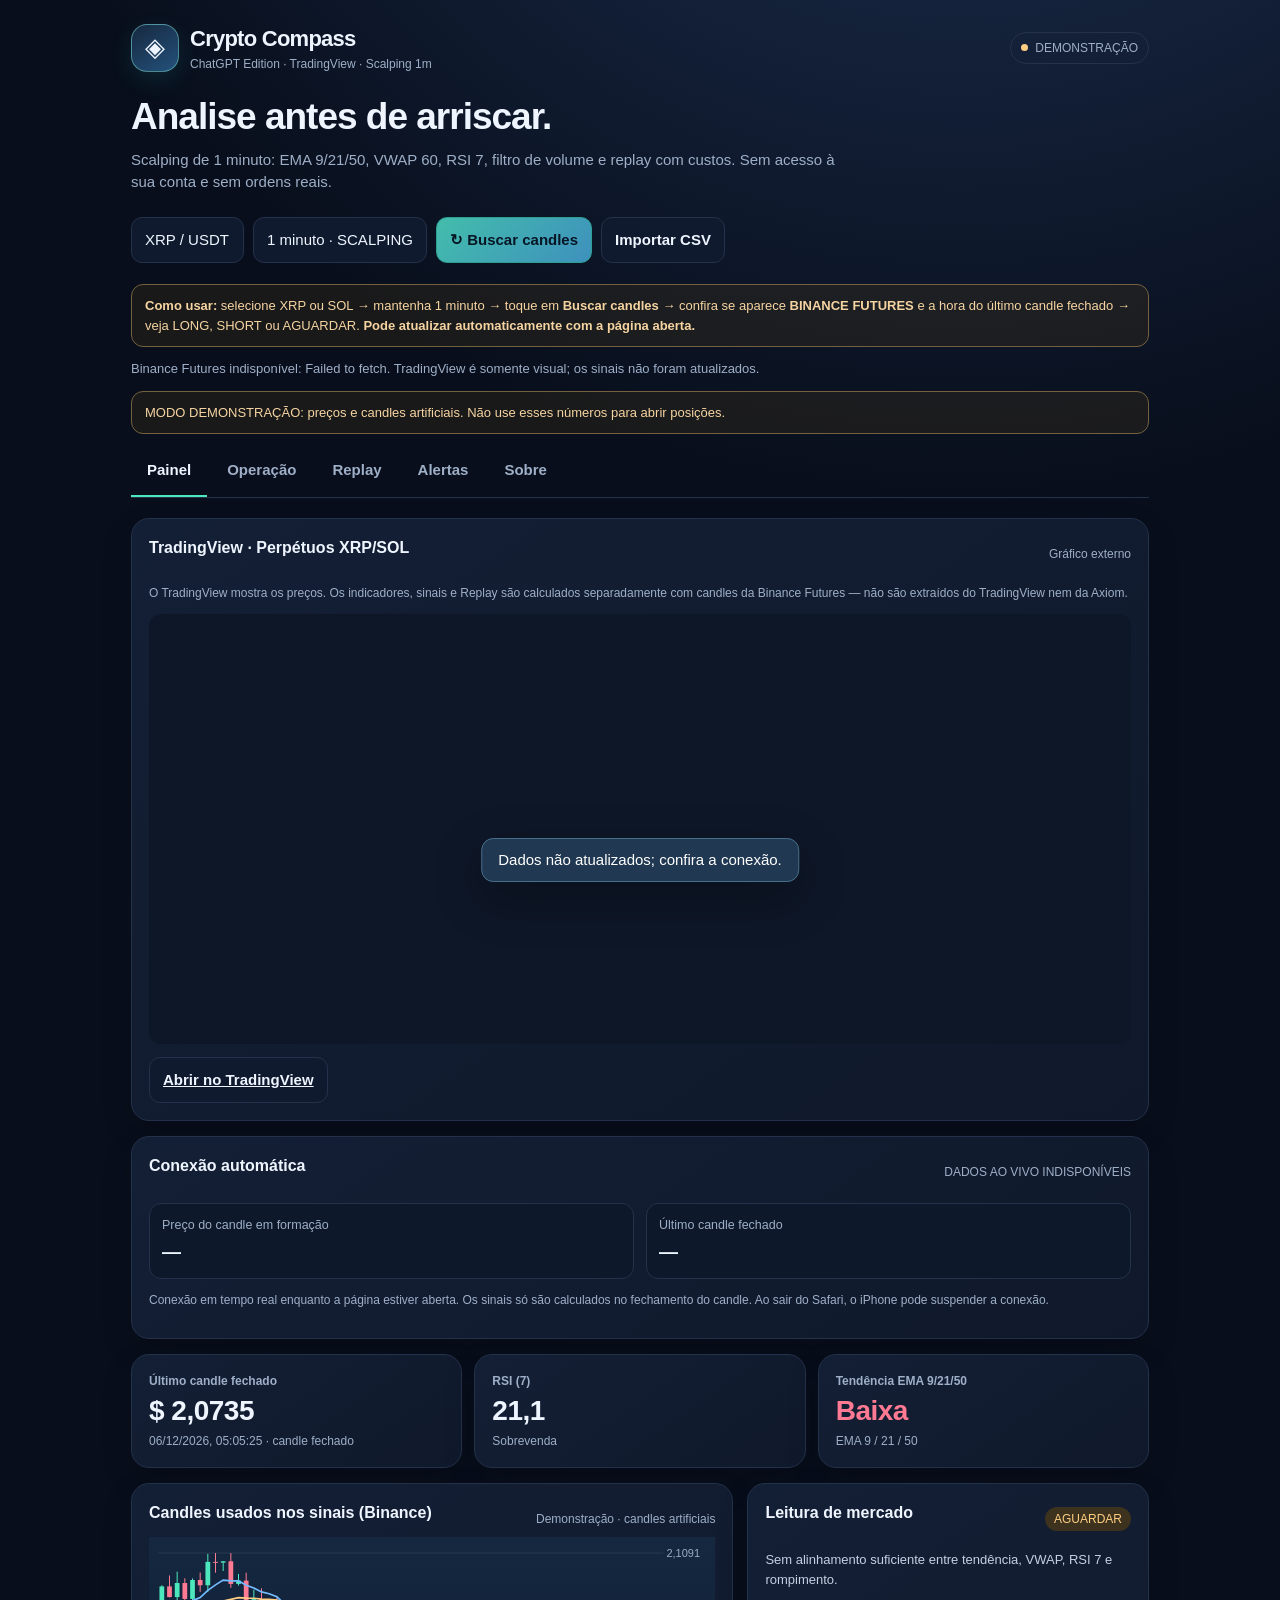
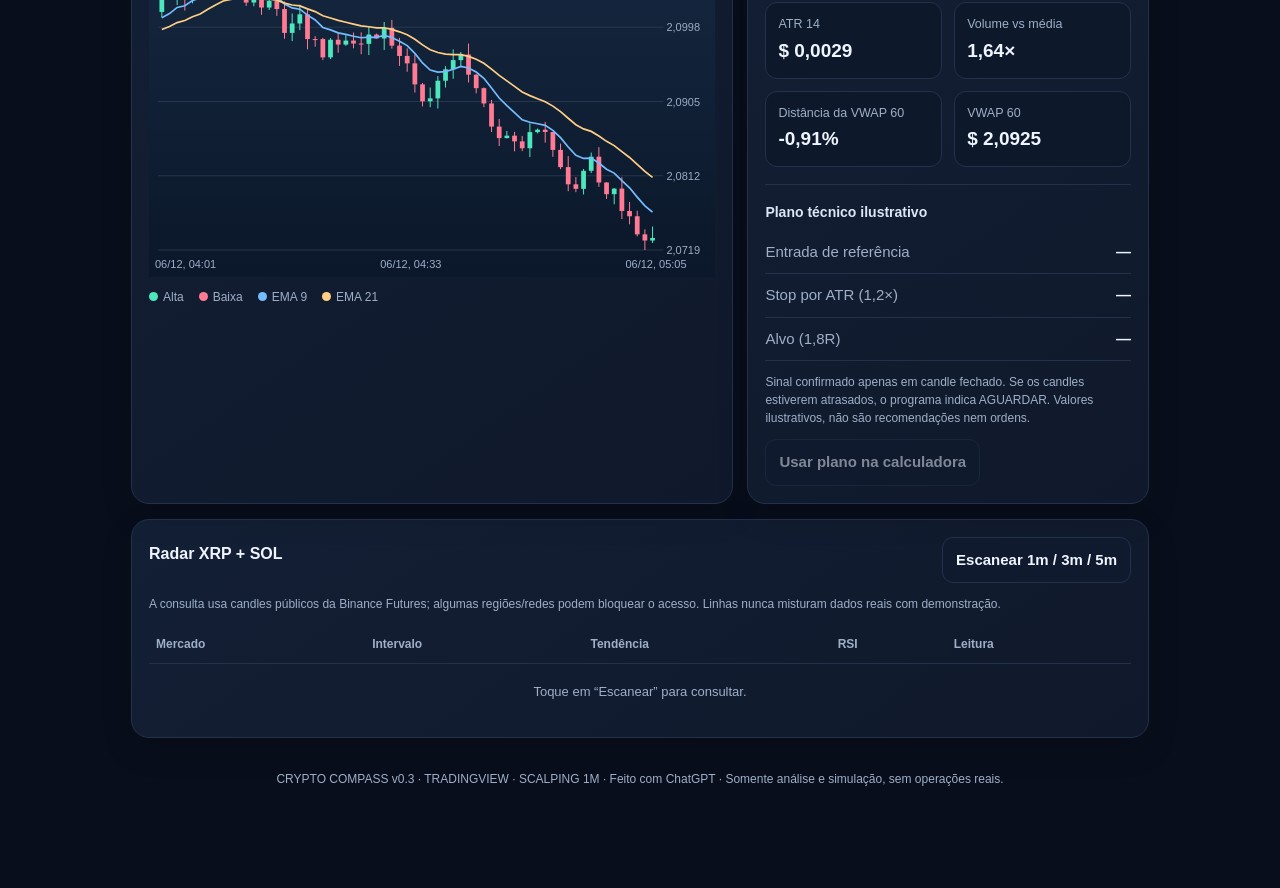
==== commit 935705f2: "Ensure automatic reconnect/reload when switching XRP SOL during refresh" ====
--- a/index.html
+++ b/index.html
@@ -123,13 +123,13 @@
 window.addEventListener('resize',()=>{if($('dashboard').classList.contains('active'))renderChart()});
 $$('[data-tab]').forEach(b=>b.addEventListener('click',()=>{$$('[data-tab]').forEach(x=>x.classList.toggle('active',x===b));$$('.panel').forEach(x=>x.classList.toggle('active',x.id===b.dataset.tab));if(b.dataset.tab==='dashboard')setTimeout(renderChart,10)}));
 
-let socket=null,retryTimer=null,generation=0,busy=false;
+let socket=null,retryTimer=null,generation=0,busy=false,pendingRefresh=false;
 function streamLabel(v){$('streamStatus').textContent=v}
 function stopStream(){generation++;if(retryTimer)clearTimeout(retryTimer);retryTimer=null;const s=socket;socket=null;if(s){s.onclose=null;s.onmessage=null;s.onerror=null;s.close()}streamLabel('DESCONECTADO');$('livePrice').textContent='—'}
 function tradingView(){const host=$('tvContainer');host.textContent='';const outer=document.createElement('div');outer.className='tradingview-widget-container';outer.style.cssText='height:100%;width:100%';const inner=document.createElement('div');inner.className='tradingview-widget-container__widget';inner.style.cssText='height:100%;width:100%';outer.appendChild(inner);host.appendChild(outer);const symbol=$('symbol').value==='SOLUSDT'?'BINANCE:SOLUSDT.P':'BINANCE:XRPUSDT.P';$('tvOpenLink').href='https://www.tradingview.com/chart/?symbol='+encodeURIComponent(symbol);const script=document.createElement('script');script.type='text/javascript';script.async=true;script.src='https://s3.tradingview.com/external-embedding/embed-widget-advanced-chart.js';script.textContent=JSON.stringify({autosize:true,symbol,interval:$('timeframe').value.replace('m',''),timezone:'America/Sao_Paulo',theme:'dark',style:'1',locale:'br',allow_symbol_change:false,hide_side_toolbar:true,hide_top_toolbar:false,hide_legend:false,hide_volume:false,save_image:false,support_host:'https://www.tradingview.com'});script.onerror=()=>{const msg=document.createElement('p');msg.className='mini';msg.textContent='TradingView bloqueado nesta rede. O gráfico nativo abaixo continua disponível.';host.appendChild(msg)};outer.appendChild(script)}
 function connectStream(symbol,tf){stopStream();const token=generation;let fails=0;const connect=()=>{if(token!==generation||$('symbol').value!==symbol||$('timeframe').value!==tf)return;streamLabel(fails?'RECONECTANDO…':'CONECTANDO…');let s;try{s=new WebSocket('wss://fstream.binance.com/market/ws/'+symbol.toLowerCase()+'@kline_'+tf)}catch(e){streamLabel('STREAM INDISPONÍVEL');return}socket=s;s.onopen=()=>{if(token!==generation){s.close();return}fails=0;streamLabel('AO VIVO · BINANCE')};s.onmessage=e=>{if(token!==generation||socket!==s)return;let msg;try{msg=JSON.parse(e.data)}catch{return}const k=msg?.k;if(msg?.e!=='kline'||!k||k.s!==symbol||k.i!==tf)return;const price=Number(k.c);if(Number.isFinite(price)&&price>0)$('livePrice').textContent='$ '+fmt(price,price>=20?2:4)+' (em formação)';if(!k.x)return;const d=sourceData();if(!d||d.kind!=='live'||d.symbol!==symbol||d.tf!==tf)return;const bar={t:+k.t,open:+k.o,high:+k.h,low:+k.l,close:price,volume:+k.v,closeTime:+k.T};if(!Object.values(bar).every(finite)||bar.low<=0||bar.high<Math.max(bar.open,bar.close)||bar.low>Math.min(bar.open,bar.close))return;const last=d.c.at(-1);if(!last||bar.t>last.t)d.c.push(bar);else if(bar.t===last.t)d.c[d.c.length-1]=bar;else return;d.c=d.c.slice(-500);d.received=Date.now();renderAll();streamLabel('AO VIVO · BINANCE');$('lastClosedAt').textContent=new Date(bar.closeTime).toLocaleTimeString('pt-BR')};
 s.onerror=()=>{if(token===generation)streamLabel('CONEXÃO INSTÁVEL')};s.onclose=()=>{if(token!==generation||s!==socket)return;socket=null;fails++;streamLabel('DESCONECTADO · NOVA TENTATIVA');retryTimer=setTimeout(connect,Math.min(30000,3000*Math.pow(2,Math.min(fails,4))))}};connect()}
-async function updateNow(){if(busy)return;busy=true;const symbol=$('symbol').value,tf=$('timeframe').value,btn=$('refresh');btn.disabled=true;btn.textContent='Buscando…';streamLabel('CONSULTANDO HISTÓRICO…');try{const d=await getCandles(symbol,tf);if($('symbol').value!==symbol||$('timeframe').value!==tf)return;setData(d);$('lastClosedAt').textContent=new Date(d.c.at(-1).closeTime).toLocaleTimeString('pt-BR');connectStream(symbol,tf);toast('Binance atualizada; conectando tempo real.')}catch(e){streamLabel('DADOS AO VIVO INDISPONÍVEIS');$('updateStatus').textContent='Binance Futures indisponível: '+e.message+'. TradingView é somente visual; os sinais não foram atualizados.';toast('Dados não atualizados; confira a conexão.')}finally{btn.disabled=false;btn.textContent='↻ Buscar candles';busy=false}}
+async function updateNow(){if(busy){pendingRefresh=true;return}busy=true;const symbol=$('symbol').value,tf=$('timeframe').value,btn=$('refresh');btn.disabled=true;btn.textContent='Buscando…';streamLabel('CONSULTANDO HISTÓRICO…');try{const d=await getCandles(symbol,tf);if($('symbol').value!==symbol||$('timeframe').value!==tf)return;setData(d);$('lastClosedAt').textContent=new Date(d.c.at(-1).closeTime).toLocaleTimeString('pt-BR');connectStream(symbol,tf);toast('Binance atualizada; conectando tempo real.')}catch(e){streamLabel('DADOS AO VIVO INDISPONÍVEIS');$('updateStatus').textContent='Binance Futures indisponível: '+e.message+'. TradingView é somente visual; os sinais não foram atualizados.';toast('Dados não atualizados; confira a conexão.')}finally{btn.disabled=false;btn.textContent='↻ Buscar candles';busy=false;if(pendingRefresh){pendingRefresh=false;stopStream();updateNow()}}}
 
 function initDemo(){const symbol=$('symbol').value,tf=$('timeframe').value;const k=symbol+'_'+tf;if(!store[k])store[k]=demo(symbol,tf);renderAll()}
 $('symbol').addEventListener('change',()=>{stopStream();initDemo();tradingView();updateNow()});$('timeframe').addEventListener('change',()=>{stopStream();initDemo();tradingView();updateNow()});
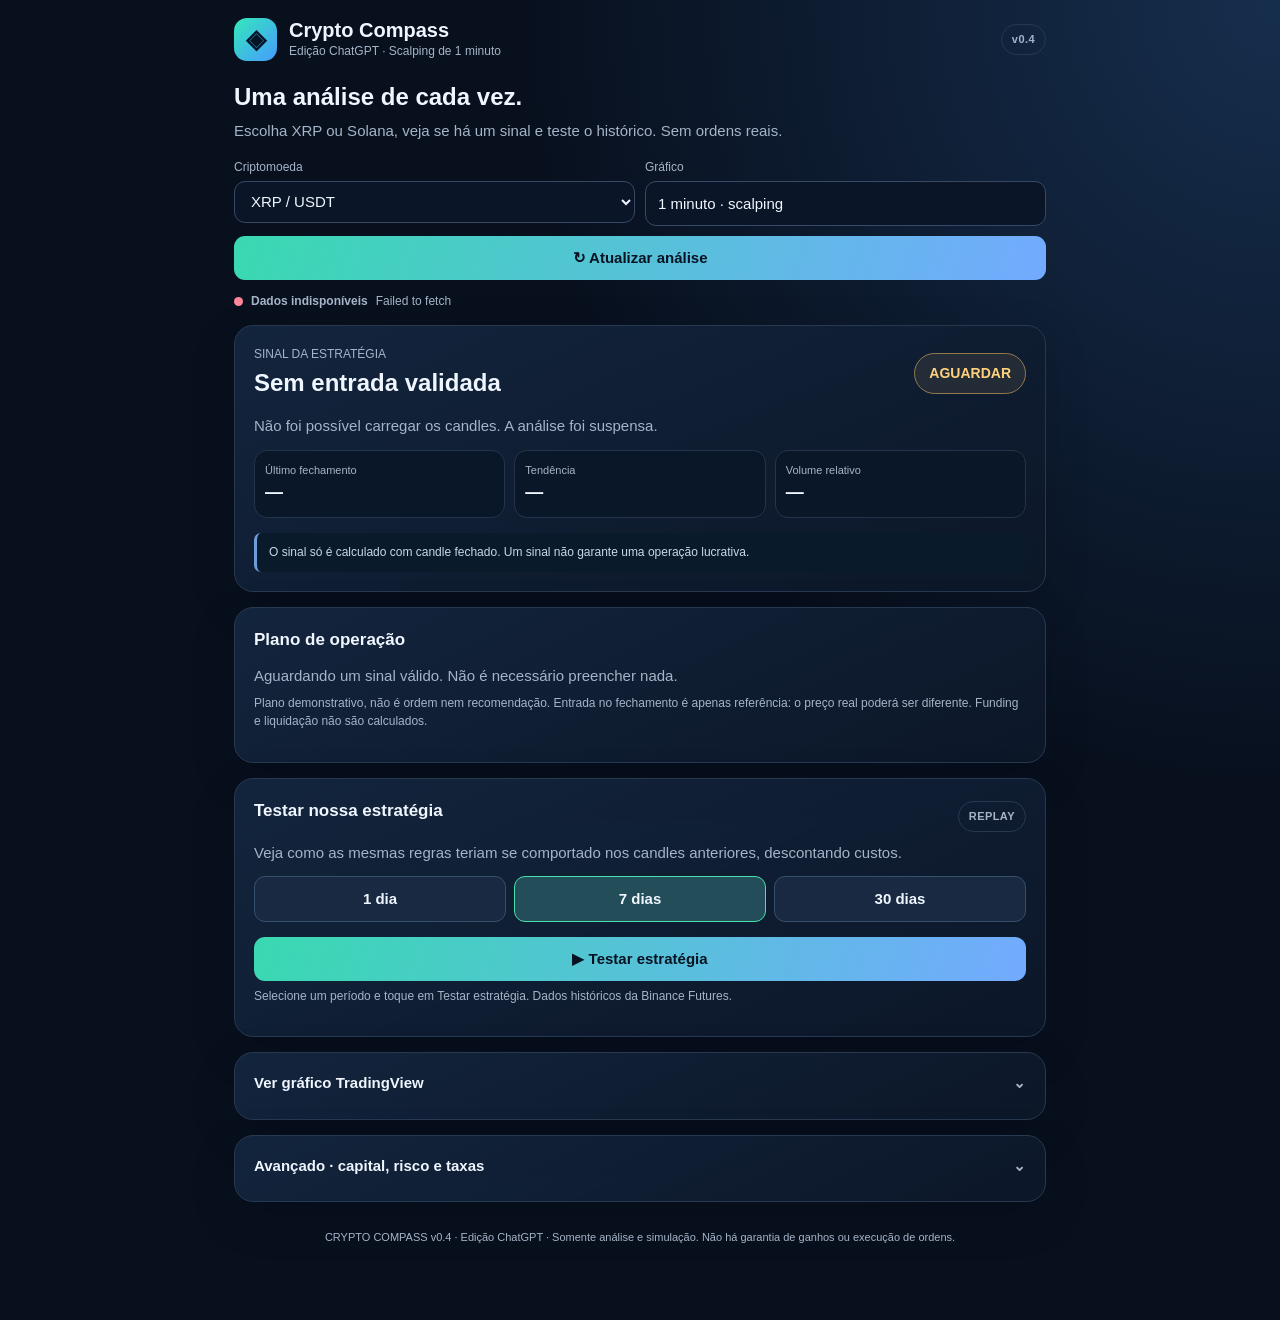
==== commit c1e0672e: "Crypto Compass v0.4: simplify iPhone interface, safer one-minute signal and transparent 1/7/30-day r" ====
--- a/index.html
+++ b/index.html
@@ -3,162 +3,235 @@
 <head>
 <meta charset="utf-8">
 <meta name="viewport" content="width=device-width,initial-scale=1,viewport-fit=cover">
-<meta name="theme-color" content="#0a1020">
-<title>Crypto Compass v0.3 • TradingView e Scalping 1m</title>
+<meta name="theme-color" content="#091120">
+<title>Crypto Compass v0.4 · Scalping simples</title>
 <style>
-:root{color-scheme:dark;--bg:#080e1b;--surface:#101a2e;--surface2:#152139;--border:#24314a;--text:#eef5ff;--muted:#9eafc7;--mint:#4ce7bc;--red:#ff7a92;--blue:#73bcff;--gold:#ffce83;--violet:#9d93ff;--shadow:0 16px 48px #0005}
-*{box-sizing:border-box}html{scroll-behavior:smooth}body{margin:0;background:radial-gradient(circle at 75% -20%,#20365b 0,transparent 32%),var(--bg);color:var(--text);font:15px/1.5 -apple-system,BlinkMacSystemFont,"Segoe UI",sans-serif}button,input,select{font:inherit}button{cursor:pointer;touch-action:manipulation}a{color:var(--blue)}.wrap{max-width:1050px;padding:22px 16px 100px;margin:auto}.top{display:flex;gap:14px;justify-content:space-between;align-items:center;flex-wrap:wrap}.brand{display:flex;gap:11px;align-items:center}.logo{width:48px;height:48px;border:1px solid #85e9dd77;border-radius:16px;background:linear-gradient(145deg,#172940,#23517b);display:grid;place-items:center;font-size:26px;box-shadow:0 8px 25px #35d8e01c}.brand strong{font-size:22px;letter-spacing:-.75px}.brand small{display:block;color:var(--muted);font-size:12px}.tag{display:inline-flex;gap:7px;align-items:center;border:1px solid var(--border);color:var(--muted);font-size:12px;border-radius:99px;padding:6px 10px}.dot{width:7px;height:7px;background:var(--gold);border-radius:50%}.tag.live{color:var(--mint);border-color:#217c64}.tag.live .dot{background:var(--mint)}.tag.csv{color:var(--blue)}.tag.csv .dot{background:var(--blue)}.intro{margin:23px 0}.intro h1{font-size:clamp(25px,5.3vw,37px);line-height:1.15;letter-spacing:-1px;margin:0 0 10px}.intro p{color:var(--muted);margin:0;max-width:720px}.toolbar{display:flex;gap:9px;align-items:center;flex-wrap:wrap;margin:21px 0}.pick,.btn{border:1px solid var(--border);background:var(--surface);color:var(--text);border-radius:11px;padding:11px 13px;min-height:42px}.pick{appearance:none}.btn{font-weight:650}.btn.primary{border-color:#2d9f91;background:linear-gradient(135deg,#43bdab,#3e91bd);color:#071625}.btn:disabled{opacity:.5;cursor:not-allowed}.btn.ghost{background:transparent}.tabs{display:flex;gap:4px;overflow-x:auto;border-bottom:1px solid var(--border);margin-bottom:20px;scrollbar-width:none}.tabs button{white-space:nowrap;background:none;border:0;color:var(--muted);font-weight:650;padding:13px 16px;border-bottom:2px solid transparent}.tabs button.active{border-bottom-color:var(--mint);color:var(--text)}.panel{display:none}.panel.active{display:block}.cols{display:grid;grid-template-columns:1.5fr 1fr;gap:14px}.rowcards{display:grid;grid-template-columns:repeat(3,1fr);gap:12px}.card{background:linear-gradient(145deg,#131f35,#10192b);border:1px solid var(--border);padding:17px;border-radius:18px;min-width:0;box-shadow:0 12px 32px #0002}.card+.card{}.card h2{font-size:16px;margin:0 0 12px}.card h3{font-size:14px;color:#dce7f5;margin:0 0 8px}.metric .label{font-size:12px;color:var(--muted);font-weight:600}.metric .value{font-size:clamp(19px,3.4vw,28px);font-weight:740;letter-spacing:-.5px;overflow-wrap:anywhere}.metric .sub{font-size:12px;color:var(--muted)}.up{color:var(--mint)!important}.down{color:var(--red)!important}.neutral{color:var(--gold)!important}.chartbox{height:340px;position:relative}.chartbox canvas{width:100%;height:100%;display:block}.legend{display:flex;gap:15px;font-size:12px;color:var(--muted);flex-wrap:wrap;margin-top:11px}.swatch{width:9px;height:9px;display:inline-block;border-radius:50%;margin-right:5px}.section{margin-top:15px}.subtitle{display:flex;align-items:center;justify-content:space-between;gap:9px}.hint{font-size:12px;color:var(--muted)}.notice{font-size:13px;border:1px solid #75613f;background:#3d301a55;color:#f6d4a1;border-radius:12px;padding:11px 13px;margin:12px 0}.notice.good{border-color:#226a60;color:#96e8d2;background:#143d3955}.notice.bad{border-color:#85475c;color:#ffb3c0;background:#5b243a44}.pill{padding:3px 9px;border-radius:99px;font-size:12px;background:#283854;white-space:nowrap}.pill.long{background:#123d33;color:var(--mint)}.pill.short{background:#482233;color:#ffa1b0}.pill.wait{background:#3d321d;color:var(--gold)}.readout{display:grid;grid-template-columns:1fr 1fr;gap:12px;margin-top:13px}.readout>div{background:#0d182a;padding:12px;border:1px solid var(--border);border-radius:12px}.readout strong{font-size:19px;display:block;margin-top:3px}.readout small{display:block;color:var(--muted)}.mini{font-size:12px;color:var(--muted)}.explain{font-size:13px;color:#c3d0e2}table{border-collapse:collapse;width:100%;font-size:13px}th,td{text-align:left;border-bottom:1px solid var(--border);padding:10px 7px;vertical-align:top}th{color:var(--muted);font-size:12px;font-weight:600}tr:last-child td{border-bottom:none}.scrolltable{overflow-x:auto}td button{min-height:31px}.formgrid{display:grid;grid-template-columns:repeat(2,1fr);gap:13px}.field{display:flex;flex-direction:column;gap:5px}.field label{color:var(--muted);font-size:12px;font-weight:650}.field input,.field select{width:100%;background:#0b1527;border:1px solid #30425b;color:var(--text);padding:12px;border-radius:10px;outline:none;min-height:45px}.field input:focus{border-color:var(--mint)}.actions{display:flex;flex-wrap:wrap;gap:9px;margin-top:13px}.line{border-top:1px solid var(--border);margin:17px 0}.kpi{display:flex;justify-content:space-between;gap:10px;padding:10px 0;border-bottom:1px solid var(--border)}.kpi span{color:var(--muted)}.kpi strong{text-align:right}.grid11{display:grid;grid-template-columns:repeat(2,1fr);gap:9px}.feature{border:1px solid var(--border);border-radius:12px;padding:12px;background:#0c1729}.feature b{font-size:13px}.feature p{font-size:12px;color:var(--muted);margin:5px 0 0}.foot{color:var(--muted);text-align:center;font-size:12px;margin-top:32px}.statusmsg{font-size:13px;color:var(--muted);min-height:19px}.toast{position:fixed;left:50%;bottom:18px;transform:translateX(-50%);background:#203851;color:white;border:1px solid #47718a;padding:10px 16px;max-width:90%;min-width:200px;box-shadow:var(--shadow);border-radius:12px;text-align:center;z-index:5;display:none}.toast.show{display:block}.empty{padding:18px;color:var(--muted);font-size:13px;text-align:center}.file{display:none}.important{font-weight:650;color:var(--gold)}
-@media(max-width:730px){.wrap{padding:17px 12px 85px}.intro{margin:22px 0 15px}.cols{grid-template-columns:1fr}.rowcards{gap:8px}.card{padding:13px;border-radius:15px}.rowcards .card{padding:11px}.metric .value{font-size:19px}.metric .sub{font-size:11px}.chartbox{height:285px}.toolbar{gap:7px}.toolbar>*{flex:1}.toolbar .btn{white-space:nowrap}.tabs button{padding:12px}.grid11{grid-template-columns:1fr}.formgrid{gap:9px}.tag{font-size:11px}}
-@media(max-width:365px){.rowcards{grid-template-columns:1fr 1fr}.metric .value{font-size:21px}}
+:root{color-scheme:dark;--bg:#08101e;--panel:#101e32;--muted:#a5b4c8;--edge:#273951;--ink:#f0f6ff;--green:#48e0ac;--red:#ff8599;--yellow:#ffd17d;--blue:#7ebdff}
+*{box-sizing:border-box}body{margin:0;background:radial-gradient(ellipse at top right,#162e4d 0,transparent 42%),var(--bg);color:var(--ink);font:15px/1.55 -apple-system,BlinkMacSystemFont,"Segoe UI",sans-serif}
+main{max-width:840px;margin:0 auto;padding:18px 14px 74px}header{display:flex;justify-content:space-between;align-items:center;gap:12px;margin-bottom:22px}
+.brand{display:flex;align-items:center;gap:12px}.mark{background:linear-gradient(135deg,#33e8ba,#479cff);color:#051426;width:43px;height:43px;display:grid;place-items:center;border-radius:13px;font-weight:900;font-size:26px}
+.brand strong{display:block;font-size:20px;line-height:1.2}.brand small,.sub,.hint{display:block;color:var(--muted);font-size:12px}.pill{font-size:11px;font-weight:800;letter-spacing:.04em;border:1px solid var(--edge);border-radius:30px;padding:6px 10px;color:var(--muted);white-space:nowrap}
+h1{font-size:24px;line-height:1.2;margin:0 0 7px}h2{font-size:17px;margin:0 0 11px}p{margin:6px 0 12px}.muted{color:var(--muted)}.small{font-size:12px}.card{background:linear-gradient(155deg,rgba(19,37,62,.96),rgba(12,23,40,.98));border:1px solid var(--edge);border-radius:19px;padding:19px;margin-top:15px;box-shadow:0 15px 48px #0002}
+.toolbar{display:grid;grid-template-columns:minmax(120px,1fr) minmax(130px,1fr);gap:10px;margin-top:16px}.toolbar .refresh{grid-column:1/-1}
+select,input,button{font:inherit;min-height:44px;border-radius:11px}select,input{width:100%;border:1px solid #374967;background:#0a1527;color:var(--ink);padding:10px 12px}
+input:focus,select:focus,button:focus-visible,summary:focus-visible{outline:2px solid var(--blue);outline-offset:2px}
+button{background:#182941;border:1px solid #35506c;color:var(--ink);padding:10px 14px;cursor:pointer;font-weight:750}
+button.primary{background:linear-gradient(110deg,#39d9b1,#73aaff);color:#071323;border:none}button[disabled]{opacity:.56;cursor:not-allowed}
+.statusline{margin-top:12px;display:flex;gap:8px;align-items:center;flex-wrap:wrap;font-size:12px;color:var(--muted)}.dot{height:9px;width:9px;border-radius:50%;background:#71839b;display:inline-block}.dot.live{background:var(--green)}.dot.bad{background:var(--red)}
+.signal{display:flex;justify-content:space-between;align-items:center;gap:10px;margin:0 0 13px}.signal strong{font-size:24px}.tag{padding:9px 14px;font-weight:850;border-radius:30px;font-size:14px}.tag.wait{color:var(--yellow);background:#ffce7c15;border:1px solid #94794d}.tag.long{color:var(--green);background:#38dfac18;border:1px solid #317967}.tag.short{color:var(--red);background:#ff859916;border:1px solid #a55b6a}
+.grid{display:grid;grid-template-columns:repeat(3,1fr);gap:9px}.metric{background:#0a1729;border:1px solid #24344b;border-radius:13px;padding:11px 10px}.metric small{color:var(--muted);font-size:11px;display:block}.metric strong{font-size:18px;display:block;font-variant-numeric:tabular-nums}.green{color:var(--green)}.red{color:var(--red)}.yellow{color:var(--yellow)}
+.note{background:#091a2b;border-left:3px solid #6c9dda;border-radius:7px;padding:10px 12px;font-size:12px;color:#c7d8eb}
+.summary{display:flex;justify-content:space-between;align-items:center;gap:10px}summary{list-style:none;cursor:pointer;font-weight:800;padding:5px 0}summary::-webkit-details-marker{display:none}summary::after{content:"⌄";float:right;color:var(--muted)}details[open]>summary::after{content:"⌃"}details.card{padding-top:13px}details .inside{padding-top:12px}
+.fields{display:grid;grid-template-columns:repeat(2,minmax(0,1fr));gap:10px}.field span{display:block;font-size:12px;color:var(--muted);margin-bottom:4px}.field input,.field select{min-height:42px}
+.kv{display:flex;align-items:center;justify-content:space-between;gap:14px;border-bottom:1px solid #24344b;padding:9px 0}.kv:last-child{border-bottom:0}.kv strong{text-align:right;font-variant-numeric:tabular-nums}.spaced{margin-top:15px}.progress{height:6px;background:#1a2c43;border-radius:5px;margin-top:12px;overflow:hidden}.progress>div{width:0;height:100%;background:var(--green);transition:width .2s}
+.columns{display:grid;grid-template-columns:1fr 1fr;gap:10px}.stat{border:1px solid var(--edge);border-radius:12px;padding:11px;background:#0b1729}.stat span{display:block;color:var(--muted);font-size:12px}.stat strong{font-size:23px}
+.segment{display:flex;gap:8px;flex-wrap:wrap}.segment button{flex:1;min-width:70px}.segment button.selected{background:#234d59;border-color:var(--green)}
+.tv{height:480px;width:100%;overflow:hidden;border-radius:12px;background:#0a1425}.tvmsg{font-size:12px;color:var(--muted);padding:12px}
+table{border-collapse:collapse;width:100%;font-size:12px;min-width:480px}th,td{padding:9px 7px;text-align:left;border-bottom:1px solid #24344b}th{color:var(--muted)}.tablewrap{overflow-x:auto}
+footer{padding-top:27px;color:var(--muted);font-size:11px;text-align:center}a{color:#96d1ff}
+@media(max-width:400px){h1{font-size:22px}.card{padding:14px}.metric strong{font-size:15px}.grid{gap:5px}.metric{padding:8px}.pill{font-size:10px}}
 </style>
 </head>
 <body>
-<div class="wrap">
-<header class="top">
-  <div class="brand"><span class="logo">◈</span><div><strong>Crypto Compass</strong><small>ChatGPT Edition · TradingView · Scalping 1m</small></div></div>
-  <span class="tag" id="sourceBadge"><span class="dot"></span><span id="sourceLabel">DEMONSTRAÇÃO</span></span>
-</header>
-<section class="intro"><h1>Analise antes de arriscar.</h1><p>Scalping de 1 minuto: EMA 9/21/50, VWAP 60, RSI 7, filtro de volume e replay com custos. Sem acesso à sua conta e sem ordens reais.</p></section>
+<main>
+<header><div class="brand"><span class="mark">◈</span><div><strong>Crypto Compass</strong><small>Edição ChatGPT · Scalping de 1 minuto</small></div></div><span class="pill">v0.4</span></header>
+<h1>Uma análise de cada vez.</h1>
+<p class="muted">Escolha XRP ou Solana, veja se há um sinal e teste o histórico. Sem ordens reais.</p>
 <div class="toolbar">
-  <select class="pick" id="symbol" aria-label="Criptomoeda"><option value="XRPUSDT">XRP / USDT</option><option value="SOLUSDT">SOL / USDT</option></select>
-  <select class="pick" id="timeframe" aria-label="Período"><option value="1m" selected>1 minuto · SCALPING</option><option value="3m">3 minutos</option><option value="5m">5 minutos</option><option value="15m">15 minutos</option></select>
-  <button class="btn primary" id="refresh">↻ Buscar candles</button>
-  <button class="btn" id="import">Importar CSV</button><input type="file" id="file" class="file" accept=".csv,.txt,text/csv"/>
-</div>
-<div class="notice" style="margin:8px 0 12px"><b>Como usar:</b> selecione XRP ou SOL → mantenha 1 minuto → toque em <b>Buscar candles</b> → confira se aparece <b>BINANCE FUTURES</b> e a hora do último candle fechado → veja LONG, SHORT ou AGUARDAR. <b>Pode atualizar automaticamente com a página aberta.</b></div>
-<div class="statusmsg" id="updateStatus">Histórico sintético para demonstração. Toque em “Buscar candles” para tentar obter dados públicos.</div>
-<div class="notice" id="dataWarning">MODO DEMONSTRAÇÃO: os preços mostrados são inventados apenas para testar o painel. Não use esses números para operar.</div>
-<nav class="tabs" role="tablist" aria-label="Áreas do aplicativo">
-<button class="active" data-tab="dashboard">Painel</button><button data-tab="trade">Operação</button><button data-tab="backtest">Replay</button><button data-tab="alerts">Alertas</button><button data-tab="about">Sobre</button>
-</nav>
-<section class="panel active" id="dashboard">
-<div class="card section" style="margin:0 0 15px">
-<div class="subtitle"><h2>TradingView · Perpétuos XRP/SOL</h2><span class="hint">Gráfico externo</span></div>
-<p class="mini">O TradingView mostra os preços. Os indicadores, sinais e Replay são calculados separadamente com candles da Binance Futures — não são extraídos do TradingView nem da Axiom.</p>
-<div id="tvContainer" style="height:430px;width:100%;background:#0e1728;border-radius:12px;overflow:hidden"><p class="mini">Carregando TradingView… Caso não apareça, confira o gráfico nativo da Binance abaixo.</p></div>
-<div class="actions"><a id="tvOpenLink" href="https://www.tradingview.com/" target="_blank" rel="noopener noreferrer" class="btn">Abrir no TradingView</a></div></div>
-<div class="card section" style="margin:0 0 15px"><div class="subtitle"><h2>Conexão automática</h2><span class="hint" id="streamStatus">INICIANDO…</span></div>
-<div class="readout"><div><small>Preço do candle em formação</small><strong id="livePrice">—</strong></div><div><small>Último candle fechado</small><strong id="lastClosedAt">—</strong></div></div>
-<p class="mini">Conexão em tempo real enquanto a página estiver aberta. Os sinais só são calculados no fechamento do candle. Ao sair do Safari, o iPhone pode suspender a conexão.</p></div>
-  <div class="rowcards">
-    <div class="card metric"><div class="label">Último candle fechado</div><div class="value" id="lastPrice">—</div><div class="sub" id="lastTime">—</div></div>
-    <div class="card metric"><div class="label">RSI (7)</div><div class="value" id="rsi">—</div><div class="sub" id="rsiInfo">—</div></div>
-    <div class="card metric"><div class="label">Tendência EMA 9/21/50</div><div class="value" id="trend">—</div><div class="sub" id="trendInfo">—</div></div>
-  </div>
-  <div class="cols section">
-    <div class="card"><div class="subtitle"><h2>Candles usados nos sinais (Binance)</h2><span class="hint" id="chartSource">—</span></div><div class="chartbox"><canvas id="candles" role="img" aria-label="Gráfico de candles e médias móveis"></canvas></div><div class="legend"><span><i class="swatch" style="background:#4ce7bc"></i>Alta</span><span><i class="swatch" style="background:#ff7a92"></i>Baixa</span><span><i class="swatch" style="background:#73bcff"></i>EMA 9</span><span><i class="swatch" style="background:#ffce83"></i>EMA 21</span></div></div>
-    <div class="card"><div class="subtitle"><h2>Leitura de mercado</h2><span id="signalBadge" class="pill wait">AGUARDAR</span></div><p id="signalText" class="explain">—</p><div class="readout"><div><small>ATR 14</small><strong id="atr">—</strong></div><div><small>Volume vs média</small><strong id="volumeRatio">—</strong></div><div><small>Distância da VWAP 60</small><strong id="emaDist">—</strong></div><div><small>VWAP 60</small><strong id="obv">—</strong></div></div><div class="line"></div><h3>Plano técnico ilustrativo</h3><div class="kpi"><span>Entrada de referência</span><strong id="suggestEntry">—</strong></div><div class="kpi"><span>Stop por ATR (1,2×)</span><strong id="suggestStop">—</strong></div><div class="kpi"><span>Alvo (1,8R)</span><strong id="suggestTarget">—</strong></div><p class="mini">Sinal confirmado apenas em candle fechado. Se os candles estiverem atrasados, o programa indica AGUARDAR. Valores ilustrativos, não são recomendações nem ordens.</p><button class="btn" id="usePlan">Usar plano na calculadora</button></div>
-  </div>
-  <div class="card section"><div class="subtitle"><h2>Radar XRP + SOL</h2><button class="btn" id="scan">Escanear 1m / 3m / 5m</button></div><p class="mini">A consulta usa candles públicos da Binance Futures; algumas regiões/redes podem bloquear o acesso. Linhas nunca misturam dados reais com demonstração.</p><div class="scrolltable"><table><thead><tr><th>Mercado</th><th>Intervalo</th><th>Tendência</th><th>RSI</th><th>Leitura</th></tr></thead><tbody id="radarBody"><tr><td colspan="5" class="empty">Toque em “Escanear” para consultar.</td></tr></tbody></table></div></div>
+<label class="field"><span>Criptomoeda</span><select id="asset"><option value="XRPUSDT">XRP / USDT</option><option value="SOLUSDT">SOL / USDT</option></select></label>
+<div class="field"><span>Gráfico</span><input value="1 minuto · scalping" disabled></div>
+<button class="primary refresh" id="refresh">↻ Atualizar análise</button>
+</div>
+<div class="statusline"><span class="dot" id="dot"></span><b id="connection">Conectando…</b><span id="lastCandle">Aguardando candles da Binance Futures</span></div>
+<section class="card">
+<div class="signal"><div><div class="sub">SINAL DA ESTRATÉGIA</div><strong id="statusTitle">Carregando…</strong></div><span class="tag wait" id="signal">AGUARDAR</span></div>
+<p id="reason" class="muted">Carregando candles fechados de 1 minuto.</p>
+<div class="grid">
+<div class="metric"><small>Último fechamento</small><strong id="price">—</strong></div>
+<div class="metric"><small>Tendência</small><strong id="trend">—</strong></div>
+<div class="metric"><small>Volume relativo</small><strong id="volume">—</strong></div>
+</div>
+<div class="note spaced" id="interpret">O sinal só é calculado com candle fechado. Um sinal não garante uma operação lucrativa.</div>
 </section>
-<section class="panel" id="trade">
-<div class="cols">
-  <div class="card"><h2>Calculadora de futuros USDT-M</h2><p class="mini">Cálculo simplificado de contratos lineares. Preencha seu plano e veja risco, retorno e exposição antes de simular.</p>
-    <div class="formgrid">
-      <div class="field"><label for="side">Direção</label><select id="side"><option value="LONG">LONG · Compra</option><option value="SHORT">SHORT · Venda</option></select></div>
-      <div class="field"><label for="leverage">Alavancagem (×)</label><input id="leverage" type="number" min="1" max="125" value="5" step="1" inputmode="numeric"></div>
-      <div class="field"><label for="equity">Capital total (USDT)</label><input id="equity" type="number" min="0" value="200" step="any" inputmode="decimal"></div>
-      <div class="field"><label for="margin">Margem usada (USDT)</label><input id="margin" type="number" min="0" value="20" step="any" inputmode="decimal"></div>
-      <div class="field"><label for="entry">Preço de entrada</label><input id="entry" type="number" min="0" step="any" inputmode="decimal"></div>
-      <div class="field"><label for="stop">Stop-loss</label><input id="stop" type="number" min="0" step="any" inputmode="decimal"></div>
-      <div class="field"><label for="target">Take-profit</label><input id="target" type="number" min="0" step="any" inputmode="decimal"></div>
-      <div class="field"><label for="riskPct">Risco máximo (% do capital)</label><input id="riskPct" type="number" min="0.1" max="100" value="1" step=".1" inputmode="decimal"></div>
-      <div class="field"><label for="feePct">Taxa estimada por lado (%)</label><input id="feePct" type="number" min="0" max="10" value="0.05" step="any" inputmode="decimal"></div>
-      <div class="field"><label for="slippagePct">Slippage estimado por saída (%)</label><input id="slippagePct" type="number" min="0" max="10" value="0.05" step="any" inputmode="decimal"></div>
-    </div><div class="actions"><button class="btn primary" id="calculate">Calcular risco</button><button class="btn" id="paperTrade">Registrar operação simulada</button></div>
-    <div id="calcStatus" class="notice">Confira entrada, stop, alvo e tamanho da margem antes de calcular.</div>
-  </div>
-  <div class="card"><h2>Resultado da operação</h2>
-    <div class="kpi"><span>Exposição (nocional)</span><strong id="notional">—</strong></div>
-    <div class="kpi"><span>Quantidade estimada</span><strong id="qty">—</strong></div>
-    <div class="kpi"><span>Perda no stop*</span><strong id="loss">—</strong></div>
-    <div class="kpi"><span>Lucro no alvo*</span><strong id="profit">—</strong></div>
-    <div class="kpi"><span>Risco da conta</span><strong id="riskAccount">—</strong></div>
-    <div class="kpi"><span>Retorno/risco líquido</span><strong id="rr">—</strong></div>
-    <div class="kpi"><span>Margem sugerida p/ risco máximo</span><strong id="suggestMargin">—</strong></div>
-    <div class="kpi"><span>Distância teórica até zerar margem</span><strong id="roughLiq">—</strong></div>
-    <p class="mini">* Inclui taxas informadas e estimativa de slippage de saída. Não inclui funding. A distância de zeragem da margem <b>não é o preço de liquidação</b>, que depende da corretora, manutenção e demais posições.</p>
-    <div class="line"></div><h3>Registro local de simulações</h3><div id="paperHistory" class="mini">Nenhuma operação simulada.</div><div class="actions"><button class="btn ghost" id="exportTrades">Exportar registros</button><button class="btn ghost" id="clearTrades">Limpar</button></div>
-  </div>
-</div>
+<section class="card">
+<h2>Plano de operação</h2>
+<div id="noPlan" class="muted">Aguardando um sinal válido. Não é necessário preencher nada.</div>
+<div id="plan" hidden>
+<div class="grid">
+<div class="metric"><small>Entrada teórica</small><strong id="entryPlan">—</strong></div>
+<div class="metric"><small>Stop-loss</small><strong id="stopPlan">—</strong></div>
+<div class="metric"><small>Take-profit</small><strong id="targetPlan">—</strong></div>
+</div>
+<div class="kv"><span>Margem estimada</span><strong id="marginPlan">—</strong></div>
+<div class="kv"><span>Perda estimada no stop</span><strong class="red" id="lossPlan">—</strong></div>
+<div class="kv"><span>Ganho estimado no alvo</span><strong class="green" id="gainPlan">—</strong></div>
+</div>
+<p class="small muted">Plano demonstrativo, não é ordem nem recomendação. Entrada no fechamento é apenas referência: o preço real poderá ser diferente. Funding e liquidação não são calculados.</p>
 </section>
-<section class="panel" id="backtest">
-  <div class="cols"><div class="card"><h2>Replay de scalping: rompimento de 5 candles</h2><p class="explain">Estratégia didática para 1m: rompimento dos últimos 5 candles, EMA 9/21/50 alinhadas, VWAP 60, RSI 7 e volume forte. Entrada na abertura seguinte. Stop = 1,2× ATR; alvo = 1,8R; saída após até 12 candles. Stop tem prioridade quando stop e alvo forem tocados no mesmo candle.</p><div class="formgrid"><div class="field"><label for="btBreakout">Janela do rompimento</label><select id="btBreakout"><option value="3">3 candles</option><option value="5" selected>5 candles</option><option value="8">8 candles</option></select></div><div class="field"><label for="btFee">Taxa por lado (%)</label><input id="btFee" value="0.05" min="0" step="0.01" type="number" inputmode="decimal"></div><div class="field"><label for="btSlip">Slippage por lado (%)</label><input id="btSlip" value="0.05" min="0" max="2" step="0.01" type="number" inputmode="decimal"></div></div><div class="actions"><button class="btn primary" id="runBacktest">Executar replay</button><button class="btn" id="exportBacktest">Exportar CSV</button></div><p class="mini">Teste didático com taxa e slippage estimados em ambos os lados; não incorpora funding, spread variável, liquidação, latência ou impacto de mercado. Histórico sintético produz resultados sintéticos. O replay não prevê resultados futuros e usa candles fechados.</p></div>
-    <div class="card"><h2>Resumo do replay</h2><div class="readout"><div><small>Operações</small><strong id="btCount">—</strong></div><div><small>Taxa de acerto</small><strong id="btWin">—</strong></div><div><small>Saldo em R*</small><strong id="btTotal">—</strong></div><div><small>Maior rebaixamento*</small><strong id="btDrawdown">—</strong></div></div><p class="mini">* Resultado expresso em unidades de risco (R), com taxas aproximadas. Não representa dólares de lucro.</p><div class="notice" id="btStatus">Execute para testar o histórico carregado.</div></div>
-  </div><div class="card section"><h2>Últimas operações do replay</h2><div class="scrolltable"><table><thead><tr><th>Data</th><th>Lado</th><th>Entrada</th><th>Saída</th><th>Motivo</th><th>Resultado</th></tr></thead><tbody id="btRows"><tr><td colspan="6" class="empty">Sem teste executado.</td></tr></tbody></table></div></div>
+<section class="card">
+<div class="summary"><h2>Testar nossa estratégia</h2><span class="pill">REPLAY</span></div>
+<p class="muted">Veja como as mesmas regras teriam se comportado nos candles anteriores, descontando custos.</p>
+<div class="segment" id="periods"><button type="button" data-days="1">1 dia</button><button type="button" data-days="7" class="selected">7 dias</button><button type="button" data-days="30">30 dias</button></div>
+<button class="primary spaced" id="test" style="width:100%">▶ Testar estratégia</button>
+<div class="progress" id="progress" hidden><div id="bar"></div></div>
+<p id="testMessage" class="small muted">Selecione um período e toque em Testar estratégia. Dados históricos da Binance Futures.</p>
+<div id="results" hidden>
+<div class="columns">
+<div class="stat"><span>Operações identificadas</span><strong id="trades">—</strong></div>
+<div class="stat"><span>Acerto após custos</span><strong id="winNet">—</strong></div>
+<div class="stat"><span>Acerto antes dos custos</span><strong id="winGross">—</strong></div>
+<div class="stat"><span>Resultado líquido</span><strong id="netR">—</strong></div>
+</div>
+<div class="note spaced" id="verdict">—</div><p class="muted small">R significa uma unidade de risco planejado, não dólares. Ex.: +1 R equivale a ganhar o valor arriscado em uma operação; −1 R equivale a perdê-lo. Não são resultados reais.</p>
+<div class="kv"><span>Resultado nos 30% mais recentes</span><strong id="validation">—</strong></div>
+<div class="kv"><span>Maior queda acumulada</span><strong id="drawdown">—</strong></div>
+<div class="kv"><span>Lucro bruto das operações vencedoras / perdas</span><strong id="profitFactor">—</strong></div>
+<details class="spaced"><summary>Ver últimas operações</summary><div class="inside tablewrap"><table><thead><tr><th>Data</th><th>Lado</th><th>Motivo da saída</th><th>Antes</th><th>Depois</th></tr></thead><tbody id="rows"></tbody></table></div></details>
+</div>
 </section>
-<section class="panel" id="alerts">
-<div class="cols"><div class="card"><h2>Alertas de preço na tela</h2><p class="explain">Avisos locais quando você atualizar candles e o último preço cruzar seu nível. <b>Não funciona com a aba fechada</b> e não envia push.</p><div class="formgrid"><div class="field"><label for="alertSide">Condição</label><select id="alertSide"><option value="above">Preço igual ou acima de</option><option value="below">Preço igual ou abaixo de</option></select></div><div class="field"><label for="alertPrice">Preço (USDT)</label><input type="number" id="alertPrice" min="0" step="any" inputmode="decimal"></div></div><div class="actions"><button class="btn primary" id="addAlert">Criar alerta local</button><button class="btn" id="checkAlerts">Verificar agora</button></div></div><div class="card"><h2>Seus alertas</h2><div id="alertList" class="empty">Nenhum alerta cadastrado.</div><p class="mini">Guardados neste navegador quando o armazenamento local estiver disponível. Sem envio de dados pessoais.</p></div></div>
-</section>
-<section class="panel" id="about"><div class="card"><h2>11 módulos adaptados para criptomoedas</h2><p class="explain">Esta é uma implementação própria inspirada na organização das 11 habilidades do projeto público <a href="https://github.com/Jakeschincariol/day-trader-skill" target="_blank" rel="noopener">Day Trader Skill</a>, de Jake Schincariol (MIT). Não é um plugin oficial do ChatGPT, da Binance nem uma cópia dos scripts Python originais.</p><div class="grid11">
-<div class="feature"><b>01 · Scanner → Radar</b><p>Compara XRP/SOL e múltiplos períodos com foco em 1m.</p></div><div class="feature"><b>02 · News → Contexto</b><p>Tendência e volatilidade; não coleta manchetes.</p></div><div class="feature"><b>03 · Entry → Sinal</b><p>EMA 9/21/50, VWAP 60, RSI 7, volume e rompimento, com candles fechados.</p></div><div class="feature"><b>04 · Exit → Planejamento</b><p>Stop por ATR(14) e alvo por múltiplo de risco, sujeitos a custos.</p></div><div class="feature"><b>05 · Time Machine → Replay</b><p>Replay de scalping com custos e saída em até 12 candles; não é previsão.</p></div><div class="feature"><b>06 · Risk → Limites</b><p>Validação do risco e da direção do stop.</p></div><div class="feature"><b>07 · Budget → Tamanho</b><p>Margem sugerida pelo risco máximo definido.</p></div><div class="feature"><b>08 · Broker → Paper</b><p>Registro local de ordem simulada; nenhuma ordem real.</p></div><div class="feature"><b>09 · Alerts → Alertas locais</b><p>Verifica níveis quando os dados são atualizados.</p></div><div class="feature"><b>10 · Analyst → Volatilidade</b><p>ATR, VWAP 60 e RSI 7, em vez de balanços.</p></div><div class="feature"><b>11 · Tracker → Volume</b><p>Razão de volume e OBV, em vez de declarações políticas.</p></div>
-</div><div class="line"></div><h3>Limitações e segurança</h3><p class="explain">Os candles vêm da API pública Binance Futures e podem atualizar automaticamente por WebSocket enquanto a página estiver aberta. O gráfico TradingView é exclusivamente visual. Ela pode estar inacessível dependendo da região, conexão ou navegador. Dados CSV são identificados separadamente. Nenhuma atualização automática em segundo plano. Sem APIs privadas, sem ordens, sem senhas e sem previsão garantida. A estimativa financeira não contempla todas as regras da exchange, custos e riscos de liquidação.</p><p class="explain"><b>Assinatura:</b> Crypto Compass · desenvolvido com assistência do ChatGPT para estudo e simulação de XRP/SOL. Créditos de inspiração: Jake Schincariol, <a href="https://github.com/Jakeschincariol/day-trader-skill">Day Trader Skill</a>.</p><div class="actions"><button id="loadDemo" class="btn">Voltar à demonstração</button></div></div></section>
-<footer class="foot">CRYPTO COMPASS v0.3 · TRADINGVIEW · SCALPING 1M · Feito com ChatGPT · Somente análise e simulação, sem operações reais.</footer>
-</div><div class="toast" id="toast" role="status" aria-live="polite"></div>
+<details class="card" id="chartToggle"><summary>Ver gráfico TradingView</summary>
+<div class="inside"><p class="small muted">Gráfico visual do contrato perpétuo Binance. A análise e o Replay usam uma consulta separada de candles Binance Futures, não extraem dados do TradingView nem da Axiom.</p><div id="tv" class="tv"><p class="tvmsg">Abra esta seção para carregar o gráfico.</p></div><a id="tvlink" target="_blank" rel="noopener noreferrer" href="https://www.tradingview.com/">Abrir no TradingView</a></div>
+</details>
+<details class="card"><summary>Avançado · capital, risco e taxas</summary>
+<div class="inside"><p class="muted small">Esses números são estimativas editáveis, não taxas verificadas da sua Binance. Os custos são cobrados sobre o valor total da posição, não apenas sobre a margem.</p>
+<div class="fields">
+<label class="field"><span>Capital (USDT)</span><input type="number" id="equity" min="1" step="1" value="200" inputmode="decimal"></label>
+<label class="field"><span>Risco máximo (%)</span><input type="number" id="risk" min=".1" max="10" step=".1" value="1" inputmode="decimal"></label>
+<label class="field"><span>Alavancagem para estimar margem</span><input type="number" id="leverage" min="1" max="125" value="5" inputmode="numeric"></label>
+<label class="field"><span>Taxa por lado (%)</span><input type="number" id="fee" min="0" max="1" step=".01" value=".05" inputmode="decimal"></label>
+<label class="field"><span>Slippage por lado (%)</span><input type="number" id="slip" min="0" max="2" step=".01" value=".02" inputmode="decimal"></label>
+</div>
+<div class="note spaced">O risco calculado é estimado. Stops podem executar pior que o planejado; alavancagem pode produzir liquidação antes do stop.</div>
+</div></details>
+<footer>CRYPTO COMPASS v0.4 · Edição ChatGPT · Somente análise e simulação. Não há garantia de ganhos ou execução de ordens.</footer>
+</main>
 <script>
+(function(){
 'use strict';
-const $=x=>document.getElementById(x), $$=s=>Array.from(document.querySelectorAll(s));
-const fmt=(n,d=4)=>Number.isFinite(n)?n.toLocaleString('pt-BR',{minimumFractionDigits:d,maximumFractionDigits:d}):'—';
-const money=(n,d=2)=>Number.isFinite(n)?new Intl.NumberFormat('pt-BR',{style:'currency',currency:'USD',minimumFractionDigits:d,maximumFractionDigits:d}).format(n):'—';
-const pct=(n,d=2)=>Number.isFinite(n)?fmt(n,d)+'%':'—';
-const finite=n=>Number.isFinite(n);
-let store={};let paper=readStore('cc_paper',[]),alerts=readStore('cc_alerts',[]),btTrades=[];let toastTimer;
-function readStore(k,fallback){try{const v=JSON.parse(localStorage.getItem(k));return Array.isArray(v)?v:fallback}catch{return fallback}}
-function saveStore(k,value){try{localStorage.setItem(k,JSON.stringify(value))}catch{}}
-function toast(m){$('toast').textContent=m;$('toast').classList.add('show');clearTimeout(toastTimer);toastTimer=setTimeout(()=>$('toast').classList.remove('show'),3700)}
-function sourceData(){const k=$('symbol').value+'_'+$('timeframe').value;return store[k]||null}
-function setData(data){store[data.symbol+'_'+data.tf]=data;renderAll()}
-function seeded(seed){return function(){seed|=0;seed=(seed+0x6D2B79F5)|0;let t=Math.imul(seed^(seed>>>15),1|seed);t=(t+Math.imul(t^(t>>>7),61|t))^t;return ((t^(t>>>14))>>>0)/4294967296}}
-const duration={'1m':60000,'3m':180000,'5m':300000,'15m':900000};
-function demo(symbol,tf){const x=seeded((symbol==='XRPUSDT'?73051:173008)+duration[tf]),n=500,c=[];let price=symbol==='XRPUSDT'?2.1:165;const t0=Date.now()-duration[tf]*(n+3);for(let i=0;i<n;i++){const drift=Math.sin(i/16)*.004+Math.cos(i/42)*.003;const change=(x()-.5)*.003+drift*.11;const open=price;const close=Math.max(.001,open*(1+change));const high=Math.max(open,close)*(1+x()*.0007);const low=Math.min(open,close)*(1-x()*.0007);c.push({t:t0+i*duration[tf],open,high,low,close,volume:500000+x()*1600000});price=close}return {symbol,tf,c,kind:'demo',received:Date.now(),description:'Demonstração · candles artificiais'}}
-function ema(c,n){const out=Array(c.length).fill(NaN);if(c.length<n)return out;let sum=0;for(let i=0;i<n;i++)sum+=c[i].close;let e=sum/n;out[n-1]=e;for(let i=n;i<c.length;i++){e=c[i].close*(2/(n+1))+e*(1-2/(n+1));out[i]=e}return out}
-function rsi(c,n=14){if(c.length<=n)return NaN;let g=0,l=0;for(let i=1;i<=n;i++){const diff=c[i].close-c[i-1].close;g+=Math.max(diff,0);l+=Math.max(-diff,0)}g/=n;l/=n;for(let i=n+1;i<c.length;i++){const diff=c[i].close-c[i-1].close;g=(g*(n-1)+Math.max(diff,0))/n;l=(l*(n-1)+Math.max(-diff,0))/n}return l===0?(g===0?50:100):100-100/(1+g/l)}
-function atrArray(c,n=14){const result=Array(c.length).fill(NaN);if(c.length<=n)return result;let total=0;for(let i=1;i<=n;i++){const z=c[i],prev=c[i-1];total+=Math.max(z.high-z.low,Math.abs(z.high-prev.close),Math.abs(z.low-prev.close))}let v=total/n;result[n]=v;for(let i=n+1;i<c.length;i++){const z=c[i],prev=c[i-1];const tr=Math.max(z.high-z.low,Math.abs(z.high-prev.close),Math.abs(z.low-prev.close));v=(v*(n-1)+tr)/n;result[i]=v}return result}
-function vwapSeries(c,n=60){const a=Array(c.length).fill(NaN);let pv=0,v=0;for(let i=0;i<c.length;i++){let z=c[i],typical=(z.high+z.low+z.close)/3;pv+=typical*z.volume;v+=z.volume;if(i>=n){let old=c[i-n];pv-=((old.high+old.low+old.close)/3)*old.volume;v-=old.volume}if(i>=n-1&&v>0)a[i]=pv/v}return a}
-function scalperSignal(c,i,lookback=5,cache){if(i<61)return null;const e9=cache?.e9||ema(c,9),e21=cache?.e21||ema(c,21),e50=cache?.e50||ema(c,50),vv=cache?.vv||vwapSeries(c,60),ats=cache?.ats||atrArray(c,14);const cl=c[i].close,prev=c.slice(i-20,i),volAvg=prev.reduce((sum,z)=>sum+z.volume,0)/20,vr=volAvg?c[i].volume/volAvg:0;const r=rsi(c.slice(0,i+1),7),atr=ats[i],vwap=vv[i],up=e9[i]>e21[i]&&e21[i]>e50[i]&&cl>vwap,down=e9[i]<e21[i]&&e21[i]<e50[i]&&cl<vwap,breakUp=cl>Math.max(...c.slice(i-lookback,i).map(z=>z.high)),breakDown=cl<Math.min(...c.slice(i-lookback,i).map(z=>z.low));const movement=1.2*atr/cl,estimatedRoundTrip=.0015;let signal='WAIT',reason='';if(!Number.isFinite(r)||!Number.isFinite(vwap)||!Number.isFinite(atr)||atr<=0)reason='Dados insuficientes.';else if(movement<estimatedRoundTrip)reason='Movimento curto para os custos simulados. Evite forçar uma entrada.';else if(vr<1.25)reason='Volume abaixo do filtro de 1,25× a média.';else if(up&&r>=52&&r<=75&&breakUp){signal='LONG';reason='Rompimento de alta com EMA 9/21/50 alinhadas, acima da VWAP, RSI 7 e volume confirmado.'}else if(down&&r>=25&&r<=48&&breakDown){signal='SHORT';reason='Rompimento de baixa com EMA 9/21/50 alinhadas, abaixo da VWAP, RSI 7 e volume confirmado.'}else reason='Sem alinhamento suficiente entre tendência, VWAP, RSI 7 e rompimento.';return {signal,reason,r,atr,vwap,vr,up,down,e9,e21,e50,vv,cl,movement}}
-function analyze(c){if(c.length<62)return null;const idx=c.length-1,a=scalperSignal(c,idx);if(!a)return null;const side=a.signal==='WAIT'?null:a.signal,stop=side==='LONG'?a.cl-1.2*a.atr:side==='SHORT'?a.cl+1.2*a.atr:NaN,target=side==='LONG'?a.cl+2.16*a.atr:side==='SHORT'?a.cl-2.16*a.atr:NaN;return {...a,side,stop,target,dist:(a.cl/a.vwap-1)*100,e20Arr:a.e9,e50Arr:a.e21,obv:a.vwap}}
-function setSource(src){const b=$('sourceBadge');b.classList.remove('live','csv');if(src.kind==='live'){b.classList.add('live');$('sourceLabel').textContent='BINANCE FUTURES';$('dataWarning').className='notice good';$('dataWarning').textContent='DADOS PÚBLICOS: candles da Binance Futures. Streaming ativo somente quando conectado. Gráfico TradingView apenas visual; confira os valores na plataforma em que opera.';}else if(src.kind==='csv'){b.classList.add('csv');$('sourceLabel').textContent='CSV IMPORTADO';$('dataWarning').className='notice';$('dataWarning').textContent='DADOS IMPORTADOS: qualidade, instrumento, fuso e integridade são responsabilidade do arquivo CSV; confira a procedência antes de interpretar.';}else{$('sourceLabel').textContent='DEMONSTRAÇÃO';$('dataWarning').className='notice';$('dataWarning').textContent='MODO DEMONSTRAÇÃO: preços e candles artificiais. Não use esses números para abrir posições.';}$('chartSource').textContent=src.description;}
-function renderAll(){const data=sourceData();if(!data)return;setSource(data);const c=data.c,a=analyze(c),last=c[c.length-1],fmtPrice=p=>'$ '+fmt(p,p>=20?2:4);$('lastPrice').textContent=fmtPrice(last.close);$('lastTime').textContent=new Date(last.t).toLocaleString('pt-BR')+' · candle fechado';$('rsi').textContent=a?fmt(a.r,1):'—';$('rsiInfo').textContent=a?(a.r>75?'Sobrecompra':a.r<25?'Sobrevenda':'Filtro de momentum'):'Poucos candles';$('trend').textContent=a?(a.up?'Alta':a.down?'Baixa':'Lateral'):'—';$('trend').className='value '+(a?(a.up?'up':a.down?'down':'neutral'):'');$('trendInfo').textContent='EMA 9 / 21 / 50';$('atr').textContent=a?fmtPrice(a.atr):'—';$('volumeRatio').textContent=a?fmt(a.vr,2)+'×':'—';$('emaDist').textContent=a?pct(a.dist):'—';$('obv').textContent=a?fmtPrice(a.vwap):'—';const age=Date.now()-(last.closeTime||last.t+duration[data.tf]-1),stale=data.kind==='live'&&age>180000,signal=stale?'WAIT':a?.signal||'WAIT';$('signalBadge').textContent=signal==='WAIT'?'AGUARDAR':signal;$('signalBadge').className='pill '+(signal==='LONG'?'long':signal==='SHORT'?'short':'wait');$('signalText').textContent=stale?'Dados com mais de 3 minutos de atraso. Atualize antes de avaliar o sinal.':a?.reason||'Carregue pelo menos 62 candles fechados.';$('suggestEntry').textContent=signal!=='WAIT'?fmtPrice(a.cl):'—';$('suggestStop').textContent=signal!=='WAIT'?fmtPrice(a.stop):'—';$('suggestTarget').textContent=signal!=='WAIT'?fmtPrice(a.target):'—';$('usePlan').disabled=signal==='WAIT';$('usePlan').dataset.side=signal==='WAIT'?'':signal;$('usePlan').dataset.entry=signal==='WAIT'?'':a.cl;$('usePlan').dataset.stop=signal==='WAIT'?'':a.stop;$('usePlan').dataset.target=signal==='WAIT'?'':a.target;$('updateStatus').textContent=data.description+' · '+c.length+' candles · última captura: '+new Date(data.received).toLocaleString('pt-BR')+(data.kind==='live'?' (streaming automático quando conectado)':'');$('btStatus').textContent='Os candles foram alterados ou atualizados. Execute o replay para recalcular.';$('btStatus').className='notice';btTrades=[];renderChart();if(data.kind==='live')checkAlerts(true)}
-function renderChart(){const canvas=$('candles'),data=sourceData();if(!canvas||!data)return;const rect=canvas.getBoundingClientRect();if(rect.width<30||rect.height<30)return;const w=rect.width,h=rect.height,dpr=Math.min(window.devicePixelRatio||1,2);canvas.width=Math.round(w*dpr);canvas.height=Math.round(h*dpr);const x=canvas.getContext('2d');x.setTransform(dpr,0,0,dpr,0,0);x.clearRect(0,0,w,h);const all=data.c,last=all.slice(-65),a=analyze(all);const max=Math.max(...last.map(c=>c.high)),min=Math.min(...last.map(c=>c.low)),range=(max-min)||1,padL=9,padR=59,padT=16,padB=27,plotW=w-padL-padR,plotH=h-padT-padB,xx=i=>padL+i*(plotW/last.length)+plotW/last.length/2,yy=p=>padT+(max-p)/range*plotH;const bg=x.createLinearGradient(0,0,0,h);bg.addColorStop(0,'#152840');bg.addColorStop(1,'#0b172a');x.fillStyle=bg;x.fillRect(0,0,w,h);x.strokeStyle='#30425b';x.lineWidth=.7;x.font='11px -apple-system,Arial';for(let i=0;i<=4;i++){const y=padT+i*plotH/4;x.beginPath();x.moveTo(padL,y);x.lineTo(w-padR+7,y);x.stroke();x.fillStyle='#9bacc4';x.fillText(fmt(max-i*range/4,max>=20?2:4),w-padR+10,y+4)}const step=plotW/last.length;last.forEach((bar,i)=>{const cx=xx(i),up=bar.close>=bar.open;x.strokeStyle=up?'#4ce7bc':'#ff7a92';x.fillStyle=x.strokeStyle;x.lineWidth=1;x.beginPath();x.moveTo(cx,yy(bar.high));x.lineTo(cx,yy(bar.low));x.stroke();const ytop=yy(Math.max(bar.open,bar.close)),yb=yy(Math.min(bar.open,bar.close));x.fillRect(cx-step*.31,ytop,Math.max(2,step*.62),Math.max(1,yb-ytop))});if(a){const offset=all.length-last.length;[[a.e20Arr,'#73bcff'],[a.e50Arr,'#ffce83']].forEach(([line,color])=>{x.beginPath();x.strokeStyle=color;x.lineWidth=1.7;let started=false;for(let i=0;i<last.length;i++){const v=line[offset+i];if(!finite(v))continue;started?x.lineTo(xx(i),yy(v)):x.moveTo(xx(i),yy(v));started=true}x.stroke()})}x.fillStyle='#9eafc7';const tick=[0,Math.floor(last.length/2),last.length-1];tick.forEach(i=>{const str=new Date(last[i].t).toLocaleString('pt-BR',{day:'2-digit',month:'2-digit',hour:'2-digit',minute:'2-digit'});x.fillText(str,Math.min(w-90,Math.max(6,xx(i)-27)),h-9)})}
-window.addEventListener('resize',()=>{if($('dashboard').classList.contains('active'))renderChart()});
-$$('[data-tab]').forEach(b=>b.addEventListener('click',()=>{$$('[data-tab]').forEach(x=>x.classList.toggle('active',x===b));$$('.panel').forEach(x=>x.classList.toggle('active',x.id===b.dataset.tab));if(b.dataset.tab==='dashboard')setTimeout(renderChart,10)}));
-
-let socket=null,retryTimer=null,generation=0,busy=false,pendingRefresh=false;
-function streamLabel(v){$('streamStatus').textContent=v}
-function stopStream(){generation++;if(retryTimer)clearTimeout(retryTimer);retryTimer=null;const s=socket;socket=null;if(s){s.onclose=null;s.onmessage=null;s.onerror=null;s.close()}streamLabel('DESCONECTADO');$('livePrice').textContent='—'}
-function tradingView(){const host=$('tvContainer');host.textContent='';const outer=document.createElement('div');outer.className='tradingview-widget-container';outer.style.cssText='height:100%;width:100%';const inner=document.createElement('div');inner.className='tradingview-widget-container__widget';inner.style.cssText='height:100%;width:100%';outer.appendChild(inner);host.appendChild(outer);const symbol=$('symbol').value==='SOLUSDT'?'BINANCE:SOLUSDT.P':'BINANCE:XRPUSDT.P';$('tvOpenLink').href='https://www.tradingview.com/chart/?symbol='+encodeURIComponent(symbol);const script=document.createElement('script');script.type='text/javascript';script.async=true;script.src='https://s3.tradingview.com/external-embedding/embed-widget-advanced-chart.js';script.textContent=JSON.stringify({autosize:true,symbol,interval:$('timeframe').value.replace('m',''),timezone:'America/Sao_Paulo',theme:'dark',style:'1',locale:'br',allow_symbol_change:false,hide_side_toolbar:true,hide_top_toolbar:false,hide_legend:false,hide_volume:false,save_image:false,support_host:'https://www.tradingview.com'});script.onerror=()=>{const msg=document.createElement('p');msg.className='mini';msg.textContent='TradingView bloqueado nesta rede. O gráfico nativo abaixo continua disponível.';host.appendChild(msg)};outer.appendChild(script)}
-function connectStream(symbol,tf){stopStream();const token=generation;let fails=0;const connect=()=>{if(token!==generation||$('symbol').value!==symbol||$('timeframe').value!==tf)return;streamLabel(fails?'RECONECTANDO…':'CONECTANDO…');let s;try{s=new WebSocket('wss://fstream.binance.com/market/ws/'+symbol.toLowerCase()+'@kline_'+tf)}catch(e){streamLabel('STREAM INDISPONÍVEL');return}socket=s;s.onopen=()=>{if(token!==generation){s.close();return}fails=0;streamLabel('AO VIVO · BINANCE')};s.onmessage=e=>{if(token!==generation||socket!==s)return;let msg;try{msg=JSON.parse(e.data)}catch{return}const k=msg?.k;if(msg?.e!=='kline'||!k||k.s!==symbol||k.i!==tf)return;const price=Number(k.c);if(Number.isFinite(price)&&price>0)$('livePrice').textContent='$ '+fmt(price,price>=20?2:4)+' (em formação)';if(!k.x)return;const d=sourceData();if(!d||d.kind!=='live'||d.symbol!==symbol||d.tf!==tf)return;const bar={t:+k.t,open:+k.o,high:+k.h,low:+k.l,close:price,volume:+k.v,closeTime:+k.T};if(!Object.values(bar).every(finite)||bar.low<=0||bar.high<Math.max(bar.open,bar.close)||bar.low>Math.min(bar.open,bar.close))return;const last=d.c.at(-1);if(!last||bar.t>last.t)d.c.push(bar);else if(bar.t===last.t)d.c[d.c.length-1]=bar;else return;d.c=d.c.slice(-500);d.received=Date.now();renderAll();streamLabel('AO VIVO · BINANCE');$('lastClosedAt').textContent=new Date(bar.closeTime).toLocaleTimeString('pt-BR')};
-s.onerror=()=>{if(token===generation)streamLabel('CONEXÃO INSTÁVEL')};s.onclose=()=>{if(token!==generation||s!==socket)return;socket=null;fails++;streamLabel('DESCONECTADO · NOVA TENTATIVA');retryTimer=setTimeout(connect,Math.min(30000,3000*Math.pow(2,Math.min(fails,4))))}};connect()}
-async function updateNow(){if(busy){pendingRefresh=true;return}busy=true;const symbol=$('symbol').value,tf=$('timeframe').value,btn=$('refresh');btn.disabled=true;btn.textContent='Buscando…';streamLabel('CONSULTANDO HISTÓRICO…');try{const d=await getCandles(symbol,tf);if($('symbol').value!==symbol||$('timeframe').value!==tf)return;setData(d);$('lastClosedAt').textContent=new Date(d.c.at(-1).closeTime).toLocaleTimeString('pt-BR');connectStream(symbol,tf);toast('Binance atualizada; conectando tempo real.')}catch(e){streamLabel('DADOS AO VIVO INDISPONÍVEIS');$('updateStatus').textContent='Binance Futures indisponível: '+e.message+'. TradingView é somente visual; os sinais não foram atualizados.';toast('Dados não atualizados; confira a conexão.')}finally{btn.disabled=false;btn.textContent='↻ Buscar candles';busy=false;if(pendingRefresh){pendingRefresh=false;stopStream();updateNow()}}}
-
-function initDemo(){const symbol=$('symbol').value,tf=$('timeframe').value;const k=symbol+'_'+tf;if(!store[k])store[k]=demo(symbol,tf);renderAll()}
-$('symbol').addEventListener('change',()=>{stopStream();initDemo();tradingView();updateNow()});$('timeframe').addEventListener('change',()=>{stopStream();initDemo();tradingView();updateNow()});
-function parseKlines(raw,symbol,tf){if(!Array.isArray(raw)||raw.length<55)throw Error('Poucos candles ou resposta inválida.');const now=Date.now();const c=raw.map(k=>({t:Number(k[0]),open:Number(k[1]),high:Number(k[2]),low:Number(k[3]),close:Number(k[4]),volume:Number(k[5]),closeTime:Number(k[6])})).filter(z=>Object.values(z).every(finite)&&z.open>0&&z.high>=Math.max(z.open,z.close)&&z.low<=Math.min(z.open,z.close)&&z.low>0&&z.volume>=0&&z.closeTime<=now);if(c.length<55)throw Error('Não foram retornados 55 candles já fechados.');return {symbol,tf,c:c.slice(-500),kind:'live',received:Date.now(),description:'Binance Futures USDⓈ-M · API pública'}}
-async function getCandles(symbol,tf){const url=`https://fapi.binance.com/fapi/v1/klines?symbol=${symbol}&interval=${tf}&limit=500`;const controller=new AbortController(),timer=setTimeout(()=>controller.abort(),12000);try{const res=await fetch(url,{cache:'no-store',signal:controller.signal});if(!res.ok)throw Error('HTTP '+res.status);return parseKlines(await res.json(),symbol,tf)}finally{clearTimeout(timer)}}
-$('refresh').addEventListener('click',()=>{stopStream();updateNow()});
-$('scan').addEventListener('click',async()=>{const btn=$('scan'),body=$('radarBody');btn.disabled=true;btn.textContent='Buscando...';body.innerHTML='<tr><td colspan="5" class="empty">Buscando 6 mercados/períodos...</td></tr>';const combos=['XRPUSDT','SOLUSDT'].flatMap(symbol=>['1m','3m','5m'].map(tf=>({symbol,tf})));const res=await Promise.allSettled(combos.map(({symbol,tf})=>getCandles(symbol,tf)));body.innerHTML='';res.forEach((r,i)=>{const {symbol,tf}=combos[i],tr=document.createElement('tr');if(r.status==='fulfilled'){const d=r.value;store[symbol+'_'+tf]=d;const a=analyze(d.c);tr.innerHTML=`<td>${symbol.replace('USDT','')}</td><td>${tf}</td><td>${a.up?'Alta':a.down?'Baixa':'Lateral'}</td><td>${fmt(a.r,1)}</td><td><span class="pill ${a.signal==='LONG'?'long':a.signal==='SHORT'?'short':'wait'}">${a.signal==='WAIT'?'AGUARDAR':a.signal}</span></td>`;}else{tr.innerHTML=`<td>${symbol.replace('USDT','')}</td><td>${tf}</td><td colspan="3">Indisponível · sem dados</td>`}body.appendChild(tr)});btn.disabled=false;btn.textContent='Escanear 1m / 3m / 5m';renderAll();toast(res.filter(x=>x.status==='fulfilled').length+' de 6 consultas concluídas.')});
-function csvRows(text){return text.trim().split(/\r?\n/).map(x=>x.split(/[,;\t]/).map(s=>s.replace(/^['"]|['"]$/g,'').trim()))}
-function parseCSV(text){const rows=csvRows(text),first=rows[0].map(s=>s.toLowerCase());const aliases={t:['open time','opentime','timestamp','time','date','data','datetime'],open:['open','abertura'],high:['high','maxima','máxima'],low:['low','minima','mínima'],close:['close','fechamento'],volume:['volume','vol']};const header=first.some(v=>aliases.open.includes(v));const idx={};if(header){Object.entries(aliases).forEach(([k,variants])=>idx[k]=first.findIndex(s=>variants.includes(s)))}else Object.assign(idx,{t:0,open:1,high:2,low:3,close:4,volume:5});if(['open','high','low','close'].some(k=>idx[k]<0))throw Error('Colunas open/high/low/close são obrigatórias.');const clean=(header?rows.slice(1):rows).map((r,i)=>{let stamp=r[idx.t];let t=stamp===undefined?i*duration[$('timeframe').value]:Number(stamp);if(!finite(t)){t=Date.parse(stamp)}if(!finite(t))t=i*duration[$('timeframe').value];if(t>1e9&&t<1e11)t*=1000;const z={t,open:Number(r[idx.open]),high:Number(r[idx.high]),low:Number(r[idx.low]),close:Number(r[idx.close]),volume:idx.volume>=0?Number(r[idx.volume]):1};return z}).filter(z=>Object.values(z).every(finite)&&z.low>0&&z.high>=Math.max(z.open,z.close)&&z.low<=Math.min(z.open,z.close)&&z.volume>=0).sort((a,b)=>a.t-b.t);const unique=clean.filter((z,i)=>!i||z.t!==clean[i-1].t);if(unique.length<55)throw Error('O CSV precisa conter ao menos 55 candles válidos.');return {c:unique.slice(-1000),symbol:$('symbol').value,tf:$('timeframe').value,kind:'csv',received:Date.now(),description:'CSV local · origem externa não verificada'}}
-$('import').addEventListener('click',()=>$('file').click());$('file').addEventListener('change',async e=>{const f=e.target.files?.[0];if(!f)return;try{setData(parseCSV(await f.text()));toast('CSV carregado; confirme período e par.')}catch(err){toast('Erro no CSV: '+err.message)}e.target.value=''});
-function readNum(id){return Number($(id).value)}
-function calcTrade(){const side=$('side').value,entry=readNum('entry'),stop=readNum('stop'),target=readNum('target'),equity=readNum('equity'),margin=readNum('margin'),leverage=readNum('leverage'),riskPct=readNum('riskPct'),feePct=readNum('feePct'),slipPct=readNum('slippagePct');const clean=[entry,stop,target,equity,margin,leverage,riskPct,feePct,slipPct].every(finite);let err='';if(!clean||entry<=0||stop<=0||target<=0||equity<=0||margin<=0||leverage<1||leverage>125||riskPct<=0||riskPct>100||feePct<0||slipPct<0)err='Há campos inválidos; revise os números e limites.';else if(margin>equity)err='A margem não pode superar o capital da conta nesta simulação.';else if(side==='LONG'&&!(stop<entry&&target>entry)||side==='SHORT'&&!(stop>entry&&target<entry))err='Para LONG, stop abaixo e alvo acima da entrada. Para SHORT, o contrário.';if(err){$('calcStatus').className='notice bad';$('calcStatus').textContent=err;['notional','qty','loss','profit','riskAccount','rr','suggestMargin','roughLiq'].forEach(id=>$(id).textContent='—');return null}const notional=margin*leverage,qty=notional/entry,s=side==='LONG'?1:-1,fee=feePct/100;const stopExit=stop*(1-s*slipPct/100),targetExit=target*(1-s*slipPct/100),feeCostExit=p=>qty*(entry+p)*fee;const pnl=p=>s*(p-entry)*qty-feeCostExit(p);const loss=Math.max(0,-pnl(stopExit)),profit=pnl(targetExit),risk=loss/equity*100,rr=loss>0?profit/loss:NaN;const stopFraction=Math.abs(stop-entry)/entry+2*fee+slipPct/100;const desiredNotional=equity*riskPct/100/stopFraction;const suggestedMargin=Math.min(equity,desiredNotional/leverage);const marginZeroPct=100/leverage;const issues=[];if(loss>equity*riskPct/100)issues.push('Risco calculado ultrapassa seu limite de '+pct(riskPct,1)+'.');if(stopFraction*100>=marginZeroPct)issues.push('O stop pode ficar além do esgotamento teórico da margem isolada, antes de manutenção e taxas.');if(profit<=0)issues.push('O alvo não oferece lucro líquido sob os custos informados.');if(rr<1.5)issues.push('Relação retorno/risco líquida inferior a 1,5:1.');$('notional').textContent=money(notional);$('qty').textContent=fmt(qty,6)+' '+$('symbol').value.replace('USDT','');$('loss').textContent=money(loss);$('profit').textContent=money(profit);$('riskAccount').textContent=pct(risk);$('rr').textContent=finite(rr)?fmt(rr,2)+' : 1':'—';$('suggestMargin').textContent=money(suggestedMargin);$('roughLiq').textContent=pct(marginZeroPct,2)+' de movimento adverso';$('calcStatus').className='notice '+(issues.length?'bad':'good');$('calcStatus').textContent=issues.length?'ATENÇÃO: '+issues.join(' '):'Plano matematicamente dentro dos limites informados. Isso não garante execução ou resultado.';return {side,entry,stop,target,equity,margin,leverage,riskPct,feePct,slipPct,notional,qty,loss,profit,risk,rr,issues,symbol:$('symbol').value,kind:sourceData().kind};}
-$('calculate').addEventListener('click',calcTrade);$('usePlan').addEventListener('click',()=>{const b=$('usePlan');$('side').value=b.dataset.side;for(const key of ['entry','stop','target'])$(key).value=Number(b.dataset[key]).toFixed(6);$$('[data-tab]').find(x=>x.dataset.tab==='trade').click();calcTrade();toast('Plano ilustrativo copiado. Verifique os valores.')});
-function drawPaper(){const el=$('paperHistory');if(!paper.length){el.textContent='Nenhuma operação simulada.';return}el.innerHTML='';paper.slice().reverse().slice(0,8).forEach(z=>{const d=document.createElement('div');d.className='kpi';const name=document.createElement('span');name.textContent=z.symbol.replace('USDT','')+' · '+z.side+' · '+new Date(z.date).toLocaleString('pt-BR');const desc=document.createElement('strong');desc.textContent=money(z.notional)+' · '+z.kind.toUpperCase();d.append(name,desc);el.appendChild(d)})}
-$('paperTrade').addEventListener('click',()=>{const p=calcTrade();if(!p){toast('Corrija os valores antes de simular.');return}if(p.issues.length){toast('Simulação bloqueada: revise alertas de risco.');return}if(!confirm('Registrar apenas uma SIMULAÇÃO local de '+p.side+' em '+p.symbol+'? Nenhuma ordem será enviada.'))return;paper.push({...p,date:Date.now()});saveStore('cc_paper',paper);drawPaper();toast('Ordem registrada APENAS no simulador.')});
-function download(name,contents,mime='text/plain'){const blob=new Blob([contents],{type:mime}),url=URL.createObjectURL(blob),link=document.createElement('a');link.href=url;link.download=name;document.body.append(link);link.click();link.remove();setTimeout(()=>URL.revokeObjectURL(url),1500)}
-$('exportTrades').addEventListener('click',()=>download('crypto_compass_simulacoes.json',JSON.stringify(paper,null,2),'application/json'));
-$('clearTrades').addEventListener('click',()=>{if(!confirm('Apagar as simulações locais deste navegador?'))return;paper=[];saveStore('cc_paper',paper);drawPaper();toast('Simulações apagadas.')});
-function backtest(c,lookback=5,fee=.0005,slippage=.0005){const e9=ema(c,9),e21=ema(c,21),e50=ema(c,50),vv=vwapSeries(c,60),ats=atrArray(c,14),cache={e9,e21,e50,vv,ats},trades=[];let nextFree=62;for(let i=62;i<c.length-1;i++){if(i<nextFree)continue;const a=scalperSignal(c,i,lookback,cache);if(!a||a.signal==='WAIT')continue;const side=a.signal,sign=side==='LONG'?1:-1,entry=c[i+1].open,dist=1.2*ats[i],stop=entry-sign*dist,target=entry+sign*1.8*dist;if(stop<=0||target<=0||entry<=0)continue;let out=c[Math.min(c.length-1,i+12)].close,reason='Tempo (12 candles)',end=Math.min(c.length-1,i+12);for(let j=i+1;j<=end;j++){const z=c[j],stopHit=side==='LONG'?z.low<=stop:z.high>=stop,targetHit=side==='LONG'?z.high>=target:z.low<=target;if(stopHit){out=side==='LONG'?Math.min(stop,z.open):Math.max(stop,z.open);reason='Stop';end=j;break}if(targetHit){out=target;reason='Alvo';end=j;break}}const grossR=sign*(out-entry)/dist,costR=(fee+slippage)*(entry+out)/dist,netR=grossR-costR;trades.push({time:c[i+1].t,side,entry,exit:out,reason,R:netR});nextFree=end+1;i=end}let equity=0,high=0,maxDD=0,wins=0;for(const tr of trades){equity+=tr.R;wins+=tr.R>0?1:0;high=Math.max(high,equity);maxDD=Math.max(maxDD,high-equity)}return {trades,n:trades.length,win:trades.length?wins/trades.length*100:NaN,total:equity,maxDD}}
-$('runBacktest').addEventListener('click',()=>{const d=sourceData(),fee=readNum('btFee')/100,look=readNum('btBreakout'),slip=readNum('btSlip')/100;if(!finite(fee)||fee<0||fee>0.1||!finite(slip)||slip<0||slip>0.02){toast('Taxa do replay inválida.');return}const r=backtest(d.c,look,fee,slip);btTrades=r.trades;$('btCount').textContent=r.n;$('btWin').textContent=pct(r.win,1);$('btTotal').textContent=fmt(r.total,2)+' R';$('btDrawdown').textContent=fmt(r.maxDD,2)+' R';$('btStatus').className='notice '+(d.kind==='live'?'good':'');$('btStatus').textContent=(d.kind==='demo'?'TESTE SINTÉTICO: ':'')+r.n+' operações em '+d.c.length+' candles · '+d.description+'. Histórico não é previsão.';const body=$('btRows');body.innerHTML='';if(!r.n)body.innerHTML='<tr><td colspan="6" class="empty">Nenhuma entrada atendeu às regras.</td></tr>';r.trades.slice(-12).reverse().forEach(tr=>{const row=document.createElement('tr');[new Date(tr.time).toLocaleString('pt-BR',{day:'2-digit',month:'2-digit',hour:'2-digit',minute:'2-digit'}),tr.side,fmt(tr.entry,4),fmt(tr.exit,4),tr.reason,fmt(tr.R,2)+' R'].forEach(val=>{const cell=document.createElement('td');cell.textContent=val;row.appendChild(cell)});body.appendChild(row)});toast('Replay calculado.')});
-$('exportBacktest').addEventListener('click',()=>{if(!btTrades.length){toast('Execute um replay com operações antes de exportar.');return}const csv='data,lado,entrada,saida,motivo,resultado_R\n'+btTrades.map(t=>[new Date(t.time).toISOString(),t.side,t.entry,t.exit,t.reason,t.R.toFixed(4)].join(',')).join('\n');download('crypto_compass_replay.csv',csv,'text/csv')});
-function renderAlerts(){const el=$('alertList');el.innerHTML='';if(!alerts.length){el.className='empty';el.textContent='Nenhum alerta cadastrado.';return}el.className='';alerts.forEach((a,i)=>{const row=document.createElement('div');row.className='kpi';const text=document.createElement('span');text.textContent=a.symbol.replace('USDT','')+' '+(a.side==='above'?'≥':'≤')+' $'+fmt(a.price,4)+(a.hit?' · DISPARADO':'');const btn=document.createElement('button');btn.className='btn ghost';btn.textContent='Excluir';btn.addEventListener('click',()=>{alerts.splice(i,1);saveStore('cc_alerts',alerts);renderAlerts()});row.append(text,btn);el.appendChild(row)})}
-$('addAlert').addEventListener('click',()=>{const p=readNum('alertPrice');if(!finite(p)||p<=0){toast('Informe um preço válido.');return}alerts.push({symbol:$('symbol').value,side:$('alertSide').value,price:p,hit:false});saveStore('cc_alerts',alerts);renderAlerts();toast('Alerta local criado.')});
-function checkAlerts(isLive=false){const d=sourceData();if(!d||d.kind==='demo')return toast(isLive?'':'Alertas não são disparados com preços de demonstração.');let count=0;const current=d.c.at(-1).close;alerts.forEach(a=>{if(a.symbol!==d.symbol||a.hit)return;const crossed=a.side==='above'?current>=a.price:current<=a.price;if(crossed){a.hit=true;count++}});if(count){saveStore('cc_alerts',alerts);renderAlerts();toast(count+' alerta(s) atingido(s) no último fechamento!')}else if(!isLive)toast('Nenhum nível atingido pelo último fechamento.')}
-$('checkAlerts').addEventListener('click',()=>checkAlerts());
-$('loadDemo').addEventListener('click',()=>{stopStream();setData(demo($('symbol').value,$('timeframe').value));$$('[data-tab]').find(x=>x.dataset.tab==='dashboard').click();toast('Modo demonstração reativado.')});
-function expireSignalIfStale(){const d=sourceData();if(!d||d.kind!=='live')return;const z=d.c.at(-1);if(Date.now()-(z.closeTime||z.t+duration[d.tf]-1)<=180000)return;$('signalBadge').textContent='AGUARDAR';$('signalBadge').className='pill wait';$('signalText').textContent='Último candle com mais de 3 minutos de atraso. Toque em Buscar candles antes de interpretar o mercado.';$('usePlan').disabled=true;for(const id of ['suggestEntry','suggestStop','suggestTarget'])$(id).textContent='—'}
-setInterval(expireSignalIfStale,15000);document.addEventListener('visibilitychange',()=>{if(!document.hidden){expireSignalIfStale();const d=sourceData();if(d?.kind==='live'&&Date.now()-(d.c.at(-1)?.closeTime||0)>120000){stopStream();updateNow()}}});
-renderAlerts();drawPaper();initDemo();tradingView();setTimeout(updateNow,350);const initial=sourceData().c.at(-1).close;$('entry').value=initial.toFixed(6);$('stop').value=(initial*.98).toFixed(6);$('target').value=(initial*1.04).toFixed(6);$('alertPrice').value=initial.toFixed(5);calcTrade();
+const $=id=>document.getElementById(id);
+const ms=60000;
+let current=[],asset='XRPUSDT',socket=null,timer=null,request=null,dataAt=0,chosenDays=7,testing=false,historyAbort=null,widgetLoaded=false;const historyCache=new Map();
+const money=n=>Number.isFinite(n)?'$ '+n.toLocaleString('en-US',{minimumFractionDigits:n<5?4:2,maximumFractionDigits:n<5?5:2}):'—';
+const num=n=>Number(n).toLocaleString('pt-BR',{maximumFractionDigits:2});
+const pct=n=>Number.isFinite(n)?num(n*100)+'%':'—';
+const fmtR=n=>Number.isFinite(n)?num(n)+' R':'—';
+const clamp=(n,a,b)=>Math.max(a,Math.min(b,n));
+const wait=ms=>new Promise(resolve=>setTimeout(resolve,ms));
+function settings(){return {equity:Number($('equity').value),risk:Number($('risk').value)/100,lev:Number($('leverage').value),fee:Number($('fee').value)/100,slip:Number($('slip').value)/100}}
+function validSettings(s){return s.equity>0&&s.risk>0&&s.risk<=.1&&s.lev>=1&&s.lev<=125&&s.fee>=0&&s.fee<=.01&&s.slip>=0&&s.slip<=.02&&Object.values(s).every(Number.isFinite)}
+function toCandles(rows){return rows.map(r=>({t:+r[0],o:+r[1],h:+r[2],l:+r[3],c:+r[4],v:+r[5],end:+r[6]})).filter(z=>Object.values(z).every(Number.isFinite)&&z.o>0&&z.l>0&&z.h>=Math.max(z.o,z.c)&&z.l<=Math.min(z.o,z.c))}
+async function getBars(symbol,limit,endTime,signal){const u='https://fapi.binance.com/fapi/v1/klines?symbol='+encodeURIComponent(symbol)+'&interval=1m&limit='+limit+(endTime?'&endTime='+endTime:'');const res=await fetch(u,{cache:'no-store',signal});if(!res.ok)throw Error('Binance respondeu HTTP '+res.status);const body=await res.json();if(!Array.isArray(body))throw Error('Formato inesperado de candles');return toCandles(body)}
+function indicator(c){const len=c.length,e9=[],e21=[],e50=[],rsi=[],atr=[],vwap=[],volume=[];
+let avgG=0,avgL=0,prevATR=0,pv=0,sumV=0,sumVol=0,avg9=0,avg21=0,avg50=0;
+const q9=2/10,q21=2/22,q50=2/51;
+for(let i=0;i<len;i++){const z=c[i];avg9=i?avg9+q9*(z.c-avg9):z.c;avg21=i?avg21+q21*(z.c-avg21):z.c;avg50=i?avg50+q50*(z.c-avg50):z.c;e9.push(avg9);e21.push(avg21);e50.push(avg50);
+const d=i?z.c-c[i-1].c:0,g=Math.max(0,d),l=Math.max(0,-d);
+if(i<=7){avgG+=g;avgL+=l;if(i===7){avgG/=7;avgL/=7}}else{avgG=(avgG*6+g)/7;avgL=(avgL*6+l)/7}
+rsi.push(i<7?NaN:avgL===0?(avgG===0?50:100):100-100/(1+avgG/avgL));
+const tr=i?Math.max(z.h-z.l,Math.abs(z.h-c[i-1].c),Math.abs(z.l-c[i-1].c)):(z.h-z.l);
+if(i<=14){prevATR+=tr;if(i===14)prevATR/=15}else prevATR=(prevATR*13+tr)/14;
+atr.push(i<14?NaN:prevATR);
+const typ=(z.h+z.l+z.c)/3;pv+=typ*z.v;sumV+=z.v;if(i>=60){const o=c[i-60];pv-=((o.h+o.l+o.c)/3)*o.v;sumV-=o.v}vwap.push(i>=59&&sumV>0?pv/sumV:NaN);
+sumVol+=z.v;if(i>=20)sumVol-=c[i-20].v;volume.push(i>=20&&sumVol>0?z.v/(Math.max(.00000001,(sumVol-z.v+c[i-20].v)/20)):NaN);
+}
+return {e9,e21,e50,rsi,atr,vwap,volume};
+}
+function atSignal(c,ind,i,s){if(i<62)return {side:'WAIT',why:'Dados insuficientes.'};const z=c[i],volBase=c.slice(i-20,i).reduce((total,v)=>total+v.v,0)/20,vol=volBase?z.v/volBase:0,atr=ind.atr[i],vw=ind.vwap[i],r=ind.rsi[i];let hi=-Infinity,lo=Infinity;for(let j=i-5;j<i;j++){hi=Math.max(hi,c[j].h);lo=Math.min(lo,c[j].l)}
+const up=ind.e9[i]>ind.e21[i]&&ind.e21[i]>ind.e50[i]&&z.c>vw;const down=ind.e9[i]<ind.e21[i]&&ind.e21[i]<ind.e50[i]&&z.c<vw;
+const common={vol,trend:up?'ALTA':down?'BAIXA':'LATERAL',rsi:r,atr,price:z.c,side:'WAIT',why:'Faltou confirmação de tendência, volume ou rompimento.'};
+if(!Number.isFinite(atr)||atr<=0||!Number.isFinite(vw))return {...common,why:'Indicadores insuficientes.'};
+if(vol<1.25)return {...common,why:'Volume abaixo de 1,25 vez a média.'};
+let side='WAIT';
+if(up&&r>=52&&r<=75&&z.c>hi)side='LONG';
+if(down&&r>=25&&r<=48&&z.c<lo)side='SHORT';
+if(side==='WAIT')return common;
+const stopDist=1.2*atr,costR=2*(s.fee+s.slip)*z.c/stopDist;
+if(costR>.65)return {...common,why:'Custos estimados elevados para um stop tão curto ('+num(costR)+' R).'};
+return {...common,side,stopDist,stop:side==='LONG'?z.c-stopDist:z.c+stopDist,target:side==='LONG'?z.c+1.8*stopDist:z.c-1.8*stopDist,why:'Rompimento confirmado com médias 9/21/50 alinhadas, VWAP, RSI e volume. Custos dentro do limite configurado.'};
+}
+function notify(text,level){$('connection').textContent=text;$('dot').className='dot '+(level||'')}
+function waiting(message){$('signal').textContent='AGUARDAR';$('signal').className='tag wait';$('statusTitle').textContent='Sem entrada validada';$('reason').textContent=message;$('plan').hidden=true;$('noPlan').hidden=false}
+function show(){if(current.length<65){waiting('Ainda não há candles fechados suficientes.');return}const last=current[current.length-1];$('price').textContent=money(last.c);$('lastCandle').textContent='Candle fechado às '+new Date(last.end).toLocaleTimeString('pt-BR',{hour:'2-digit',minute:'2-digit'});const stale=Date.now()-last.end>180000;const s=settings(),ind=indicator(current),a=atSignal(current,ind,current.length-1,s);$('trend').textContent=a.trend||'—';$('volume').textContent=Number.isFinite(a.vol)?num(a.vol)+'×':'—';if(stale){waiting('Último candle fechado está atrasado. Aguarde a reconexão ou toque em Atualizar análise.');$('interpret').textContent='Não use sinais antigos de 1 minuto.';return}
+if(!validSettings(s)){waiting('Confira os valores da seção Avançado.');return}
+$('reason').textContent=a.why;$('interpret').textContent='RSI(7): '+(Number.isFinite(a.rsi)?num(a.rsi):'—')+' · Tendência: '+a.trend+' · Volume: '+num(a.vol)+'×. A entrada é calculada apenas no fechamento do candle.';
+if(a.side==='WAIT'){waiting(a.why);return}
+$('signal').textContent=a.side;$('signal').className='tag '+(a.side==='LONG'?'long':'short');$('statusTitle').textContent=a.side==='LONG'?'Possível alta':'Possível queda';
+const lossFrac=a.stopDist/a.price+2*(s.fee+s.slip),notional=Math.min(s.equity*s.lev,s.equity*s.risk/lossFrac);
+const deltaStop=notional*lossFrac,deltaTarget=notional*(1.8*a.stopDist/a.price-2*(s.fee+s.slip));
+$('entryPlan').textContent=money(a.price);$('stopPlan').textContent=money(a.stop);$('targetPlan').textContent=money(a.target);
+$('marginPlan').textContent=money(notional/s.lev)+' (a '+num(s.lev)+'×)';
+$('lossPlan').textContent='−'+money(deltaStop);$('gainPlan').textContent=deltaTarget>=0?'+'+money(deltaTarget):'−'+money(Math.abs(deltaTarget));
+$('noPlan').hidden=true;$('plan').hidden=false;
+}
+function stopSocket(){if(timer){clearTimeout(timer);timer=null}const old=socket;socket=null;if(old){old.onclose=null;old.onmessage=null;old.close()}}
+async function refresh(){const symbol=asset;stopSocket();if(request)request.abort();request=new AbortController();const signal=request.signal;$('refresh').disabled=true;notify('Buscando candles…');try{const bars=(await getBars(symbol,600,null,signal)).filter(z=>z.end<=Date.now());if(symbol!==asset||signal.aborted)return;if(bars.length<65)throw Error('Poucos candles fechados retornados');current=bars;dataAt=Date.now();show();notify('Histórico atualizado; conectando…');stream(symbol)}catch(e){if(signal.aborted)return;current=[];waiting('Não foi possível carregar os candles. A análise foi suspensa.');$('price').textContent='—';$('trend').textContent='—';$('volume').textContent='—';notify('Dados indisponíveis','bad');$('lastCandle').textContent=e.message}finally{if(symbol===asset)$('refresh').disabled=false}}
+function stream(symbol){if(!('WebSocket' in window)){notify('Streaming indisponível');return}let attempt=0;
+function connect(){if(symbol!==asset)return;let w;try{w=new WebSocket('wss://fstream.binance.com/ws/'+symbol.toLowerCase()+'@kline_1m')}catch(e){notify('Streaming indisponível','bad');return}socket=w;
+w.onopen=()=>{if(w!==socket)return;attempt=0;notify('Conectado · Binance Futures','live')};
+w.onmessage=e=>{if(w!==socket||symbol!==asset)return;let d;try{d=JSON.parse(e.data)}catch{return}if(d.e!=='kline'||!d.k||!d.k.x||d.k.s!==asset)return;
+const k=d.k,bar={t:+k.t,o:+k.o,h:+k.h,l:+k.l,c:+k.c,v:+k.v,end:+k.T};
+if(!Object.values(bar).every(Number.isFinite)||bar.l<=0||bar.h<Math.max(bar.o,bar.c)||bar.l>Math.min(bar.o,bar.c))return;
+const previous=current.at(-1);if(!previous||bar.t>previous.t)current.push(bar);else if(bar.t===previous.t)current[current.length-1]=bar;else return;
+current=current.slice(-600);dataAt=Date.now();show();
+};
+w.onerror=()=>{if(w===socket)notify('Conexão instável','bad')};
+w.onclose=()=>{if(w!==socket||symbol!==asset)return;socket=null;attempt++;notify('Reconectando…','bad');timer=setTimeout(()=>{if(symbol===asset)refresh()},Math.min(30000,3000*Math.pow(2,Math.min(4,attempt))))}
+}connect()}
+function showTV(){if(widgetLoaded)return;widgetLoaded=true;const host=$('tv');host.textContent='';const wrap=document.createElement('div');wrap.className='tradingview-widget-container';wrap.style.cssText='height:100%;width:100%';const el=document.createElement('div');el.className='tradingview-widget-container__widget';el.style.cssText='height:100%;width:100%';wrap.appendChild(el);host.appendChild(wrap);const script=document.createElement('script');script.async=true;script.type='text/javascript';script.src='https://s3.tradingview.com/external-embedding/embed-widget-advanced-chart.js';
+const sym=asset==='XRPUSDT'?'BINANCE:XRPUSDT.P':'BINANCE:SOLUSDT.P';
+script.textContent=JSON.stringify({autosize:true,symbol:sym,interval:'1',timezone:'America/Sao_Paulo',theme:'dark',style:'1',locale:'br',hide_side_toolbar:true,allow_symbol_change:false,save_image:false,support_host:'https://www.tradingview.com'});
+wrap.appendChild(script);$('tvlink').href='https://www.tradingview.com/chart/?symbol='+encodeURIComponent(sym);
+}
+function updateTV(){widgetLoaded=false;if($('chartToggle').open)showTV();else $('tv').innerHTML='<p class="tvmsg">Abra esta seção para carregar o gráfico.</p>'}
+function replay(c,s,days){const ind=indicator(c),tr=[],cut=c.at(-1).t-days*86400000;let skipped=0,next=62;
+for(let i=62;i<c.length-13;i++){if(c[i].t<cut||i<next)continue;const a=atSignal(c,ind,i,s);if(a.side==='WAIT'){if(a.why.startsWith('Custos estimados'))skipped++;continue}
+const entry=c[i+1].o,dist=a.stopDist,sgn=a.side==='LONG'?1:-1,stop=entry-sgn*dist,target=entry+sgn*1.8*dist;
+if(entry<=0||stop<=0||target<=0)continue;
+let out=c[Math.min(i+12,c.length-1)].c,lastIndex=Math.min(i+12,c.length-1),why='Tempo';
+for(let j=i+1;j<=lastIndex;j++){const b=c[j],hitStop=sgn===1?b.l<=stop:b.h>=stop,hitTarget=sgn===1?b.h>=target:b.l<=target;
+if(hitStop){out=sgn===1?Math.min(stop,b.o):Math.max(stop,b.o);why='Stop';lastIndex=j;break}
+if(hitTarget){out=target;why='Alvo';lastIndex=j;break}}
+const gross=sgn*(out-entry)/dist,cost=(s.fee+s.slip)*(entry+out)/dist,net=gross-cost;
+tr.push({t:c[i+1].t,side:a.side,why,gross,net});i=lastIndex;next=lastIndex+1}
+return {tr,skipped};
+}
+function stats(tr){const n=tr.length;let grossWin=0,netWin=0,total=0,peak=0,dd=0,profits=0,losses=0;
+for(const t of tr){if(t.gross>0)grossWin++;if(t.net>0){netWin++;profits+=t.net}else losses+=Math.abs(t.net);total+=t.net;peak=Math.max(peak,total);dd=Math.max(dd,peak-total)}
+return {n,pre:n?grossWin/n:NaN,post:n?netWin/n:NaN,total,dd,pf:losses?profits/losses:profits?Infinity:NaN}}
+async function history(days,symbol,signal,progress){const now=Date.now(),cutoff=now-(days*1440+90)*ms;let end=now,all=[],loops=0;
+while(end>cutoff&&loops<36){if(signal.aborted)throw new DOMException('Cancelado','AbortError');const bars=await getBars(symbol,1500,end,signal);if(!bars.length)break;all.push(...bars);end=bars[0].t-1;loops++;progress(Math.min(.96,(now-end)/(now-cutoff)));if(end<=cutoff)break;await wait(110)}
+const clean=new Map();for(const b of all)if(b.end<=now&&b.t>=cutoff)clean.set(b.t,b);
+const sorted=[...clean.values()].sort((a,b)=>a.t-b.t);return sorted}
+async function testHistory(){if(testing)return;const s=settings();if(!validSettings(s)){$('testMessage').textContent='Confira capital, risco, alavancagem e taxas em Avançado.';return}
+testing=true;const sym=asset,days=chosenDays;$('results').hidden=true;$('test').disabled=true;$('progress').hidden=false;$('bar').style.width='0%';
+historyAbort=new AbortController();const controller=historyAbort;
+try{$('testMessage').textContent='Baixando candles fechados… Pode demorar, especialmente em 30 dias.';const key=sym+'_'+days,cached=historyCache.get(key),c=cached&&Date.now()-cached.when<120000?cached.bars:await history(days,sym,controller.signal,f=>{$('bar').style.width=Math.round(f*100)+'%';$('testMessage').textContent='Baixando histórico… '+Math.round(f*100)+'%'});if(!cached||Date.now()-cached.when>=120000){historyCache.set(key,{bars:c,when:Date.now()});if(historyCache.size>3)historyCache.delete(historyCache.keys().next().value)}
+if(sym!==asset){$('testMessage').textContent='A moeda mudou. Faça um novo teste.';return}
+if(c.length<days*1365){$('testMessage').textContent='Histórico incompleto ('+num(c.length)+' candles). Não vou apresentar um resultado que pareça representar '+days+' dia(s). Tente um período menor.';return}
+let gaps=0;for(let i=1;i<c.length;i++)if(c[i].t-c[i-1].t!==60000)gaps++;if(gaps>5){$('testMessage').textContent='Histórico contém '+gaps+' intervalos sem candles. Replay suspenso para evitar conclusões enganosas.';return}
+$('testMessage').textContent='Calculando as operações…';await wait(30);
+const result=replay(c,s,days),all=stats(result.tr),split=c.at(-1).t-days*86400000*.3, recent=stats(result.tr.filter(x=>x.t>=split));
+$('trades').textContent=num(all.n);$('winNet').textContent=pct(all.post);$('winGross').textContent=pct(all.pre);
+$('netR').textContent=fmtR(all.total);$('netR').className=all.total>=0?'green':'red';
+$('drawdown').textContent=fmtR(all.dd);$('profitFactor').textContent=Number.isFinite(all.pf)?num(all.pf):'—';
+$('validation').textContent=recent.n+' operações · '+pct(recent.post)+' · '+fmtR(recent.total);
+const msg=all.n<30?'Amostra pequena: '+all.n+' operações não permitem avaliar com confiança a estratégia.':all.total<=0?'A estratégia teve resultado líquido negativo nesse período. Não a utilize como sinal comprovado.':'Resultado positivo apenas neste período; não garante desempenho futuro.';
+$('verdict').textContent=msg+' '+result.skipped+' oportunidades foram descartadas por custos elevados.';
+$('rows').innerHTML='';result.tr.slice(-8).reverse().forEach(x=>{const row=document.createElement('tr');[new Date(x.t).toLocaleString('pt-BR',{day:'2-digit',month:'2-digit',hour:'2-digit',minute:'2-digit'}),x.side,x.why,fmtR(x.gross),fmtR(x.net)].forEach(v=>{const cell=document.createElement('td');cell.textContent=v;row.appendChild(cell)});$('rows').appendChild(row)});
+$('results').hidden=false;$('bar').style.width='100%';$('testMessage').textContent=num(c.length)+' candles da Binance Futures · '+days+' dia(s) · custos: '+num((s.fee+s.slip)*200)+'% ida e volta · resultado histórico, não previsão.';
+}catch(e){if(e.name==='AbortError')$('testMessage').textContent='Teste interrompido. Selecione a moeda e teste novamente.';else $('testMessage').textContent='Não foi possível completar o histórico: '+e.message+'. Nenhum resultado parcial foi apresentado.'}
+finally{testing=false;$('test').disabled=false;$('progress').hidden=true;historyAbort=null}
+}
+$('refresh').addEventListener('click',refresh);
+$('asset').addEventListener('change',()=>{asset=$('asset').value;if(historyAbort)historyAbort.abort();updateTV();current=[];$('price').textContent='—';$('trend').textContent='—';$('volume').textContent='—';waiting('Mudando a moeda…');refresh()});
+$('periods').addEventListener('click',e=>{const btn=e.target.closest('[data-days]');if(!btn||testing)return;chosenDays=Number(btn.dataset.days);for(const b of $('periods').querySelectorAll('button'))b.classList.toggle('selected',b===btn)});
+$('test').addEventListener('click',testHistory);
+$('chartToggle').addEventListener('toggle',()=>{if($('chartToggle').open)showTV()});
+for(const id of ['equity','risk','leverage','fee','slip'])$(id).addEventListener('input',()=>{if(current.length>65)show();if(!$('results').hidden){$('testMessage').textContent='Custos ou risco alterados. Rode o Replay novamente.';$('results').hidden=true}});
+setInterval(()=>{if(current.length>65)show();if(socket&&socket.readyState===1&&Date.now()-dataAt>180000){notify('Sem candles recentes · atualize','bad')}},20000);
+document.addEventListener('visibilitychange',()=>{if(!document.hidden&&(!current.length||Date.now()-dataAt>120000))refresh()});
+refresh();
+})();
 </script>
 </body>
-</html>
+</html>
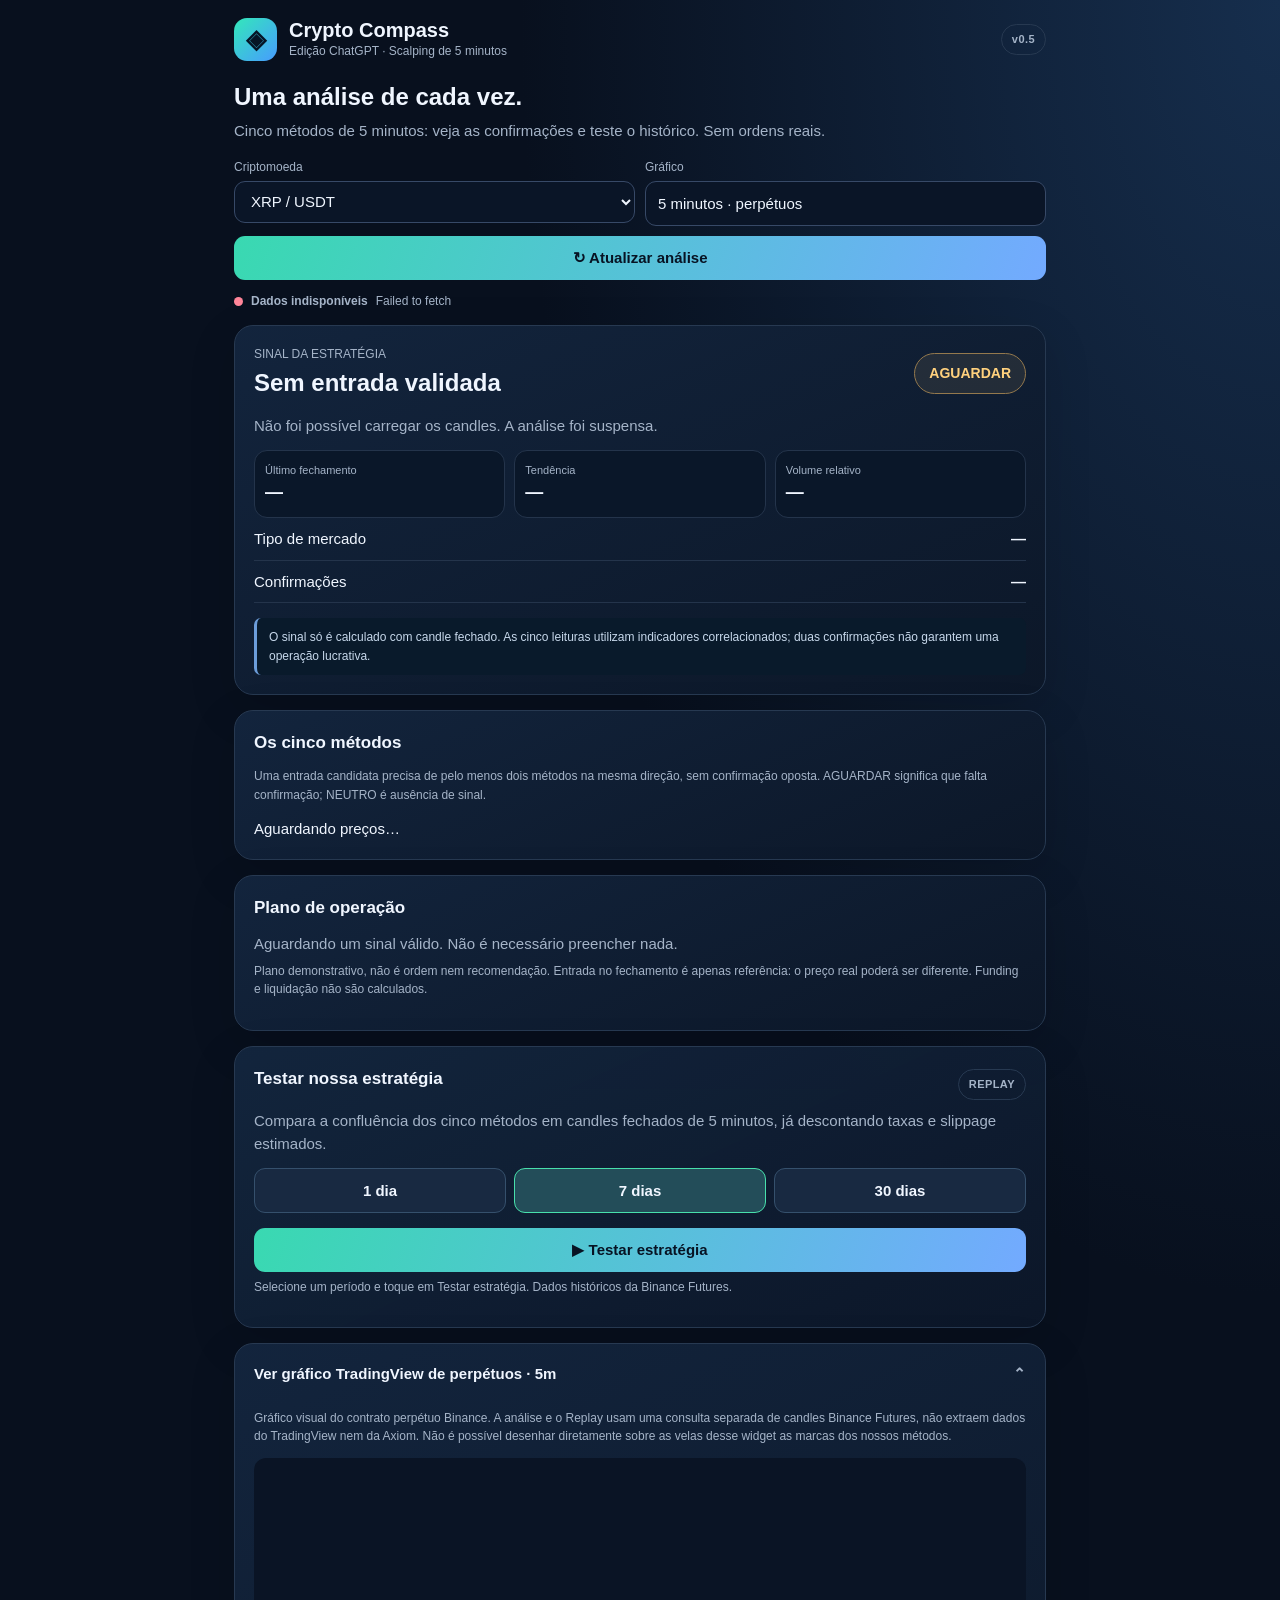
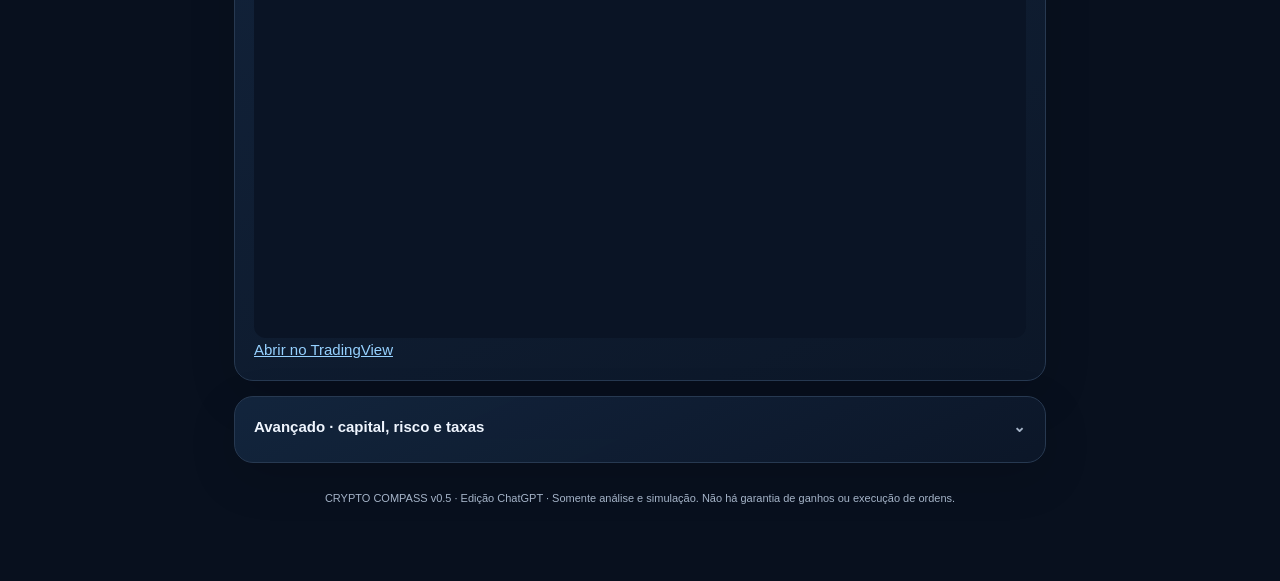
==== commit 8c26b638: "Crypto Compass v0.5: five-method confluence on 5m Binance perp charts and historical replay" ====
--- a/index.html
+++ b/index.html
@@ -4,7 +4,7 @@
 <meta charset="utf-8">
 <meta name="viewport" content="width=device-width,initial-scale=1,viewport-fit=cover">
 <meta name="theme-color" content="#091120">
-<title>Crypto Compass v0.4 · Scalping simples</title>
+<title>Crypto Compass v0.5 · Confluência 5m</title>
 <style>
 :root{color-scheme:dark;--bg:#08101e;--panel:#101e32;--muted:#a5b4c8;--edge:#273951;--ink:#f0f6ff;--green:#48e0ac;--red:#ff8599;--yellow:#ffd17d;--blue:#7ebdff}
 *{box-sizing:border-box}body{margin:0;background:radial-gradient(ellipse at top right,#162e4d 0,transparent 42%),var(--bg);color:var(--ink);font:15px/1.55 -apple-system,BlinkMacSystemFont,"Segoe UI",sans-serif}
@@ -30,29 +30,31 @@
 table{border-collapse:collapse;width:100%;font-size:12px;min-width:480px}th,td{padding:9px 7px;text-align:left;border-bottom:1px solid #24344b}th{color:var(--muted)}.tablewrap{overflow-x:auto}
 footer{padding-top:27px;color:var(--muted);font-size:11px;text-align:center}a{color:#96d1ff}
 @media(max-width:400px){h1{font-size:22px}.card{padding:14px}.metric strong{font-size:15px}.grid{gap:5px}.metric{padding:8px}.pill{font-size:10px}}
+.methods{display:grid;gap:8px}.method{background:#0b192a;border:1px solid var(--edge);border-radius:11px;padding:10px;display:flex;justify-content:space-between;align-items:center;gap:8px}.method .detail{font-size:12px;color:var(--muted)}.method .state{font-size:11px;font-weight:800;white-space:nowrap}.method .state.LONG{color:var(--green)}.method .state.SHORT{color:var(--red)}.method .state.WAIT{color:var(--yellow)}.method .state.NEUTRAL{color:var(--muted)}
 </style>
 </head>
 <body>
 <main>
-<header><div class="brand"><span class="mark">◈</span><div><strong>Crypto Compass</strong><small>Edição ChatGPT · Scalping de 1 minuto</small></div></div><span class="pill">v0.4</span></header>
+<header><div class="brand"><span class="mark">◈</span><div><strong>Crypto Compass</strong><small>Edição ChatGPT · Scalping de 5 minutos</small></div></div><span class="pill">v0.5</span></header>
 <h1>Uma análise de cada vez.</h1>
-<p class="muted">Escolha XRP ou Solana, veja se há um sinal e teste o histórico. Sem ordens reais.</p>
+<p class="muted">Cinco métodos de 5 minutos: veja as confirmações e teste o histórico. Sem ordens reais.</p>
 <div class="toolbar">
 <label class="field"><span>Criptomoeda</span><select id="asset"><option value="XRPUSDT">XRP / USDT</option><option value="SOLUSDT">SOL / USDT</option></select></label>
-<div class="field"><span>Gráfico</span><input value="1 minuto · scalping" disabled></div>
+<div class="field"><span>Gráfico</span><input value="5 minutos · perpétuos" disabled></div>
 <button class="primary refresh" id="refresh">↻ Atualizar análise</button>
 </div>
 <div class="statusline"><span class="dot" id="dot"></span><b id="connection">Conectando…</b><span id="lastCandle">Aguardando candles da Binance Futures</span></div>
 <section class="card">
 <div class="signal"><div><div class="sub">SINAL DA ESTRATÉGIA</div><strong id="statusTitle">Carregando…</strong></div><span class="tag wait" id="signal">AGUARDAR</span></div>
-<p id="reason" class="muted">Carregando candles fechados de 1 minuto.</p>
+<p id="reason" class="muted">Carregando candles fechados de 5 minutos.</p>
 <div class="grid">
 <div class="metric"><small>Último fechamento</small><strong id="price">—</strong></div>
 <div class="metric"><small>Tendência</small><strong id="trend">—</strong></div>
 <div class="metric"><small>Volume relativo</small><strong id="volume">—</strong></div>
 </div>
-<div class="note spaced" id="interpret">O sinal só é calculado com candle fechado. Um sinal não garante uma operação lucrativa.</div>
+<div class="kv"><span>Tipo de mercado</span><strong id="regime">—</strong></div><div class="kv"><span>Confirmações</span><strong id="confluence">—</strong></div><div class="note spaced" id="interpret">O sinal só é calculado com candle fechado. As cinco leituras utilizam indicadores correlacionados; duas confirmações não garantem uma operação lucrativa.</div>
 </section>
+<section class="card"><h2>Os cinco métodos</h2><p class="muted small">Uma entrada candidata precisa de pelo menos dois métodos na mesma direção, sem confirmação oposta. AGUARDAR significa que falta confirmação; NEUTRO é ausência de sinal.</p><div id="methods" class="methods">Aguardando preços…</div></section>
 <section class="card">
 <h2>Plano de operação</h2>
 <div id="noPlan" class="muted">Aguardando um sinal válido. Não é necessário preencher nada.</div>
@@ -70,7 +72,7 @@
 </section>
 <section class="card">
 <div class="summary"><h2>Testar nossa estratégia</h2><span class="pill">REPLAY</span></div>
-<p class="muted">Veja como as mesmas regras teriam se comportado nos candles anteriores, descontando custos.</p>
+<p class="muted">Compara a confluência dos cinco métodos em candles fechados de 5 minutos, já descontando taxas e slippage estimados.</p>
 <div class="segment" id="periods"><button type="button" data-days="1">1 dia</button><button type="button" data-days="7" class="selected">7 dias</button><button type="button" data-days="30">30 dias</button></div>
 <button class="primary spaced" id="test" style="width:100%">▶ Testar estratégia</button>
 <div class="progress" id="progress" hidden><div id="bar"></div></div>
@@ -84,13 +86,13 @@
 </div>
 <div class="note spaced" id="verdict">—</div><p class="muted small">R significa uma unidade de risco planejado, não dólares. Ex.: +1 R equivale a ganhar o valor arriscado em uma operação; −1 R equivale a perdê-lo. Não são resultados reais.</p>
 <div class="kv"><span>Resultado nos 30% mais recentes</span><strong id="validation">—</strong></div>
-<div class="kv"><span>Maior queda acumulada</span><strong id="drawdown">—</strong></div>
+<div class="kv"><span>Entradas descartadas por custos</span><strong id="blockedCost">—</strong></div><div class="kv"><span>Maior queda acumulada</span><strong id="drawdown">—</strong></div>
 <div class="kv"><span>Lucro bruto das operações vencedoras / perdas</span><strong id="profitFactor">—</strong></div>
-<details class="spaced"><summary>Ver últimas operações</summary><div class="inside tablewrap"><table><thead><tr><th>Data</th><th>Lado</th><th>Motivo da saída</th><th>Antes</th><th>Depois</th></tr></thead><tbody id="rows"></tbody></table></div></details>
+<details class="spaced"><summary>Ver últimas operações</summary><div class="inside tablewrap"><table><thead><tr><th>Data</th><th>Lado</th><th>Métodos</th><th>Motivo da saída</th><th>Antes</th><th>Depois</th></tr></thead><tbody id="rows"></tbody></table></div></details>
 </div>
 </section>
-<details class="card" id="chartToggle"><summary>Ver gráfico TradingView</summary>
-<div class="inside"><p class="small muted">Gráfico visual do contrato perpétuo Binance. A análise e o Replay usam uma consulta separada de candles Binance Futures, não extraem dados do TradingView nem da Axiom.</p><div id="tv" class="tv"><p class="tvmsg">Abra esta seção para carregar o gráfico.</p></div><a id="tvlink" target="_blank" rel="noopener noreferrer" href="https://www.tradingview.com/">Abrir no TradingView</a></div>
+<details class="card" id="chartToggle" open><summary>Ver gráfico TradingView de perpétuos · 5m</summary>
+<div class="inside"><p class="small muted">Gráfico visual do contrato perpétuo Binance. A análise e o Replay usam uma consulta separada de candles Binance Futures, não extraem dados do TradingView nem da Axiom. Não é possível desenhar diretamente sobre as velas desse widget as marcas dos nossos métodos.</p><div id="tv" class="tv"><p class="tvmsg">Abra esta seção para carregar o gráfico.</p></div><a id="tvlink" target="_blank" rel="noopener noreferrer" href="https://www.tradingview.com/">Abrir no TradingView</a></div>
 </details>
 <details class="card"><summary>Avançado · capital, risco e taxas</summary>
 <div class="inside"><p class="muted small">Esses números são estimativas editáveis, não taxas verificadas da sua Binance. Os custos são cobrados sobre o valor total da posição, não apenas sobre a margem.</p>
@@ -103,13 +105,13 @@
 </div>
 <div class="note spaced">O risco calculado é estimado. Stops podem executar pior que o planejado; alavancagem pode produzir liquidação antes do stop.</div>
 </div></details>
-<footer>CRYPTO COMPASS v0.4 · Edição ChatGPT · Somente análise e simulação. Não há garantia de ganhos ou execução de ordens.</footer>
+<footer>CRYPTO COMPASS v0.5 · Edição ChatGPT · Somente análise e simulação. Não há garantia de ganhos ou execução de ordens.</footer>
 </main>
 <script>
 (function(){
 'use strict';
 const $=id=>document.getElementById(id);
-const ms=60000;
+const ms=300000;
 let current=[],asset='XRPUSDT',socket=null,timer=null,request=null,dataAt=0,chosenDays=7,testing=false,historyAbort=null,widgetLoaded=false;const historyCache=new Map();
 const money=n=>Number.isFinite(n)?'$ '+n.toLocaleString('en-US',{minimumFractionDigits:n<5?4:2,maximumFractionDigits:n<5?5:2}):'—';
 const num=n=>Number(n).toLocaleString('pt-BR',{maximumFractionDigits:2});
@@ -120,7 +122,7 @@
 function settings(){return {equity:Number($('equity').value),risk:Number($('risk').value)/100,lev:Number($('leverage').value),fee:Number($('fee').value)/100,slip:Number($('slip').value)/100}}
 function validSettings(s){return s.equity>0&&s.risk>0&&s.risk<=.1&&s.lev>=1&&s.lev<=125&&s.fee>=0&&s.fee<=.01&&s.slip>=0&&s.slip<=.02&&Object.values(s).every(Number.isFinite)}
 function toCandles(rows){return rows.map(r=>({t:+r[0],o:+r[1],h:+r[2],l:+r[3],c:+r[4],v:+r[5],end:+r[6]})).filter(z=>Object.values(z).every(Number.isFinite)&&z.o>0&&z.l>0&&z.h>=Math.max(z.o,z.c)&&z.l<=Math.min(z.o,z.c))}
-async function getBars(symbol,limit,endTime,signal){const u='https://fapi.binance.com/fapi/v1/klines?symbol='+encodeURIComponent(symbol)+'&interval=1m&limit='+limit+(endTime?'&endTime='+endTime:'');const res=await fetch(u,{cache:'no-store',signal});if(!res.ok)throw Error('Binance respondeu HTTP '+res.status);const body=await res.json();if(!Array.isArray(body))throw Error('Formato inesperado de candles');return toCandles(body)}
+async function getBars(symbol,limit,endTime,signal){const u='https://fapi.binance.com/fapi/v1/klines?symbol='+encodeURIComponent(symbol)+'&interval=5m&limit='+limit+(endTime?'&endTime='+endTime:'');const res=await fetch(u,{cache:'no-store',signal});if(!res.ok)throw Error('Binance respondeu HTTP '+res.status);const body=await res.json();if(!Array.isArray(body))throw Error('Formato inesperado de candles');return toCandles(body)}
 function indicator(c){const len=c.length,e9=[],e21=[],e50=[],rsi=[],atr=[],vwap=[],volume=[];
 let avgG=0,avgL=0,prevATR=0,pv=0,sumV=0,sumVol=0,avg9=0,avg21=0,avg50=0;
 const q9=2/10,q21=2/22,q50=2/51;
@@ -136,37 +138,72 @@
 }
 return {e9,e21,e50,rsi,atr,vwap,volume};
 }
-function atSignal(c,ind,i,s){if(i<62)return {side:'WAIT',why:'Dados insuficientes.'};const z=c[i],volBase=c.slice(i-20,i).reduce((total,v)=>total+v.v,0)/20,vol=volBase?z.v/volBase:0,atr=ind.atr[i],vw=ind.vwap[i],r=ind.rsi[i];let hi=-Infinity,lo=Infinity;for(let j=i-5;j<i;j++){hi=Math.max(hi,c[j].h);lo=Math.min(lo,c[j].l)}
-const up=ind.e9[i]>ind.e21[i]&&ind.e21[i]>ind.e50[i]&&z.c>vw;const down=ind.e9[i]<ind.e21[i]&&ind.e21[i]<ind.e50[i]&&z.c<vw;
-const common={vol,trend:up?'ALTA':down?'BAIXA':'LATERAL',rsi:r,atr,price:z.c,side:'WAIT',why:'Faltou confirmação de tendência, volume ou rompimento.'};
-if(!Number.isFinite(atr)||atr<=0||!Number.isFinite(vw))return {...common,why:'Indicadores insuficientes.'};
-if(vol<1.25)return {...common,why:'Volume abaixo de 1,25 vez a média.'};
-let side='WAIT';
-if(up&&r>=52&&r<=75&&z.c>hi)side='LONG';
-if(down&&r>=25&&r<=48&&z.c<lo)side='SHORT';
-if(side==='WAIT')return common;
-const stopDist=1.2*atr,costR=2*(s.fee+s.slip)*z.c/stopDist;
-if(costR>.65)return {...common,why:'Custos estimados elevados para um stop tão curto ('+num(costR)+' R).'};
-return {...common,side,stopDist,stop:side==='LONG'?z.c-stopDist:z.c+stopDist,target:side==='LONG'?z.c+1.8*stopDist:z.c-1.8*stopDist,why:'Rompimento confirmado com médias 9/21/50 alinhadas, VWAP, RSI e volume. Custos dentro do limite configurado.'};
-}
+
+const NAMES=['Pullback EMA 9/21','Rompimento e volume','Reação na VWAP','Suporte e resistência','Bollinger + RSI'];
+function atSignal(c,k,i,s){
+ const blank=NAMES.map(name=>({name,status:'NEUTRAL',why:'Aguardando histórico.'}));
+ if(i<115)return {side:'WAIT',why:'Poucos candles fechados.',methods:blank,counts:{LONG:0,SHORT:0},trend:'—',regime:'—',vol:NaN};
+ const z=c[i],p=c[i-1],atr=k.atr[i],vw=k.vwap[i],r=k.rsi[i],e9=k.e9[i],e21=k.e21[i],e50=k.e50[i];
+ if(!Number.isFinite(atr)||atr<=0||!Number.isFinite(vw))return {side:'WAIT',why:'Indicadores insuficientes.',methods:blank,counts:{LONG:0,SHORT:0},regime:'—',vol:NaN};
+ const avg=c.slice(i-20,i).reduce((a,b)=>a+b.v,0)/20,vol=avg?z.v/avg:0;
+ const slope=(e21-k.e21[i-6])/atr,spread=(e21-e50)/atr;
+ let regime=(Math.abs(slope)<.48&&Math.abs(spread)<.95)?'LATERAL':(slope>.26&&e9>e21&&e21>e50)?'ALTA':(slope<-.26&&e9<e21&&e21<e50)?'BAIXA':'TRANSIÇÃO';
+ const up=regime==='ALTA',down=regime==='BAIXA',range=regime==='LATERAL',bull=z.c>z.o&&z.c>p.c,bear=z.c<z.o&&z.c<p.c;
+ const m=NAMES.map(name=>({name,status:'NEUTRAL',why:'Sem sinal confirmado.'}));
+ function mark(j,status,why){m[j]={name:NAMES[j],status,why}}
+ const from=c.slice(i-3,i+1),touchUp=from.some((b,j)=>b.l<=k.e9[i-3+j]+.20*atr&&b.h>=k.e21[i-3+j]-.2*atr),touchDown=from.some((b,j)=>b.h>=k.e9[i-3+j]-.20*atr&&b.l<=k.e21[i-3+j]+.2*atr);
+ if(up&&touchUp&&z.c>e9&&bull&&r>45&&r<78)mark(0,'LONG','Retomada de alta após tocar a região das EMAs.');
+ else if(down&&touchDown&&z.c<e9&&bear&&r>22&&r<55)mark(0,'SHORT','Retomada de baixa após tocar as EMAs.');
+ else if((up&&touchUp)||(down&&touchDown))mark(0,'WAIT','Aguardando reação nas médias.');
+ const hi=Math.max(...c.slice(i-12,i).map(v=>v.h)),lo=Math.min(...c.slice(i-12,i).map(v=>v.l));
+ const res=Math.max(...c.slice(i-13,i-1).map(v=>v.h)),sup=Math.min(...c.slice(i-13,i-1).map(v=>v.l));
+ const brokeUp=p.c>res&&z.l<=res+.3*atr&&z.c>res&&bull,brokeDown=p.c<sup&&z.h>=sup-.3*atr&&z.c<sup&&bear;
+ const freshUp=z.c>hi&&vol>=1.4&&bull,freshDown=z.c<lo&&vol>=1.4&&bear;
+ if((up||regime==='TRANSIÇÃO')&&(freshUp||brokeUp)&&vol>1.1)mark(1,'LONG','Rompimento de resistência com volume.');
+ else if((down||regime==='TRANSIÇÃO')&&(freshDown||brokeDown)&&vol>1.1)mark(1,'SHORT','Rompimento de suporte com volume.');
+ else if(freshUp||freshDown||brokeUp||brokeDown)mark(1,'WAIT','Rompimento sem todas as confirmações.');
+ if(up&&vw>k.vwap[i-3]&&z.l<=vw+.6*atr&&z.c>vw&&bull&&r>47)mark(2,'LONG','Reação acima da VWAP com tendência.');
+ else if(down&&vw<k.vwap[i-3]&&z.h>=vw-.6*atr&&z.c<vw&&bear&&r<53)mark(2,'SHORT','Reação abaixo da VWAP com tendência.');
+ else if((up||down)&&Math.abs(z.c-vw)<.75*atr)mark(2,'WAIT','Próximo à VWAP, sem reação confirmada.');
+ const prior=c.slice(i-28,i),support=Math.min(...prior.map(v=>v.l)),resistance=Math.max(...prior.map(v=>v.h));
+ if(range&&resistance-support>1.8*atr){
+ if(z.l<=support+.3*atr&&z.c>support+.2*atr&&bull&&r<58)mark(3,'LONG','Reação no suporte da faixa lateral.');
+ else if(z.h>=resistance-.3*atr&&z.c<resistance-.2*atr&&bear&&r>42)mark(3,'SHORT','Rejeição na resistência da faixa lateral.');
+ else if(z.l<support+.6*atr||z.h>resistance-.6*atr)mark(3,'WAIT','Próximo ao suporte ou resistência.');
+ }
+ const last20=c.slice(i-19,i+1),mean=last20.reduce((a,v)=>a+v.c,0)/20,sd=Math.sqrt(last20.reduce((a,v)=>a+(v.c-mean)**2,0)/20),lower=mean-2*sd,upper=mean+2*sd;
+ if(range&&z.l<=lower+.2*atr&&bull&&r<=43)mark(4,'LONG','Reação na banda inferior com RSI baixo.');
+ else if(range&&z.h>=upper-.2*atr&&bear&&r>=57)mark(4,'SHORT','Reação na banda superior com RSI alto.');
+ else if(range&&(z.l<=lower+.55*atr||z.h>=upper-.55*atr))mark(4,'WAIT','Próximo das bandas, aguardando reação.');
+ const counts={LONG:m.filter(x=>x.status==='LONG').length,SHORT:m.filter(x=>x.status==='SHORT').length};
+ let side=counts.LONG>=2&&counts.SHORT===0?'LONG':counts.SHORT>=2&&counts.LONG===0?'SHORT':'WAIT';
+ let why=counts.LONG&&counts.SHORT?'Sinais contrários: entrada bloqueada.':'Menos de duas confirmações na mesma direção.';
+ const common={side,why,methods:m,counts,regime,trend:regime,vol,rsi:r,atr,price:z.c};
+ if(side==='WAIT')return common;
+ const stopDist=(range?1.2:1.4)*atr,targetMult=range?1.45:1.7,costR=2*(s.fee+s.slip)*z.c/stopDist;
+ if(!Number.isFinite(costR)||costR>.65)return {...common,side:'WAIT',why:'Confirmação '+counts[side]+'/5, mas custos estimados altos ('+num(costR)+' R).',blockedByCost:true};
+ return {...common,stopDist,targetMult,stop:side==='LONG'?z.c-stopDist:z.c+stopDist,target:side==='LONG'?z.c+targetMult*stopDist:z.c-targetMult*stopDist,why:counts[side]+' métodos confirmaram '+side+'. Nenhum sinal contrário e custos dentro do limite.'}
+}
+function methodsUI(a){const el=$('methods');el.textContent='';for(const m of a?.methods||[]){const row=document.createElement('div');row.className='method';const left=document.createElement('div');const t=document.createElement('b');t.textContent=m.name;const p=document.createElement('div');p.className='detail';p.textContent=m.why;left.append(t,p);const badge=document.createElement('span');badge.className='state '+m.status;badge.textContent=m.status==='NEUTRAL'?'NEUTRO':m.status==='WAIT'?'AGUARDAR':m.status;row.append(left,badge);el.append(row)}}
+
 function notify(text,level){$('connection').textContent=text;$('dot').className='dot '+(level||'')}
 function waiting(message){$('signal').textContent='AGUARDAR';$('signal').className='tag wait';$('statusTitle').textContent='Sem entrada validada';$('reason').textContent=message;$('plan').hidden=true;$('noPlan').hidden=false}
-function show(){if(current.length<65){waiting('Ainda não há candles fechados suficientes.');return}const last=current[current.length-1];$('price').textContent=money(last.c);$('lastCandle').textContent='Candle fechado às '+new Date(last.end).toLocaleTimeString('pt-BR',{hour:'2-digit',minute:'2-digit'});const stale=Date.now()-last.end>180000;const s=settings(),ind=indicator(current),a=atSignal(current,ind,current.length-1,s);$('trend').textContent=a.trend||'—';$('volume').textContent=Number.isFinite(a.vol)?num(a.vol)+'×':'—';if(stale){waiting('Último candle fechado está atrasado. Aguarde a reconexão ou toque em Atualizar análise.');$('interpret').textContent='Não use sinais antigos de 1 minuto.';return}
+function show(){if(current.length<115){waiting('Ainda não há candles fechados suficientes.');return}const last=current[current.length-1];$('price').textContent=money(last.c);$('lastCandle').textContent='Candle fechado às '+new Date(last.end).toLocaleTimeString('pt-BR',{hour:'2-digit',minute:'2-digit'});const stale=Date.now()-last.end>720000;const s=settings(),ind=indicator(current),a=atSignal(current,ind,current.length-1,s);$('regime').textContent=a.regime||'—';$('confluence').textContent=(a.counts?.LONG||0)+' LONG · '+(a.counts?.SHORT||0)+' SHORT';methodsUI(a);$('trend').textContent=a.trend||'—';$('volume').textContent=Number.isFinite(a.vol)?num(a.vol)+'×':'—';if(stale){waiting('Último candle fechado está atrasado. Aguarde a reconexão ou toque em Atualizar análise.');$('interpret').textContent='Não use sinais antigos de 5 minutos.';return}
 if(!validSettings(s)){waiting('Confira os valores da seção Avançado.');return}
-$('reason').textContent=a.why;$('interpret').textContent='RSI(7): '+(Number.isFinite(a.rsi)?num(a.rsi):'—')+' · Tendência: '+a.trend+' · Volume: '+num(a.vol)+'×. A entrada é calculada apenas no fechamento do candle.';
+$('reason').textContent=a.why;$('interpret').textContent='RSI(7): '+(Number.isFinite(a.rsi)?num(a.rsi):'—')+'  · Cenário: '+a.trend+' · Volume: '+num(a.vol)+'×. A entrada é calculada apenas no fechamento do candle.';
 if(a.side==='WAIT'){waiting(a.why);return}
 $('signal').textContent=a.side;$('signal').className='tag '+(a.side==='LONG'?'long':'short');$('statusTitle').textContent=a.side==='LONG'?'Possível alta':'Possível queda';
 const lossFrac=a.stopDist/a.price+2*(s.fee+s.slip),notional=Math.min(s.equity*s.lev,s.equity*s.risk/lossFrac);
-const deltaStop=notional*lossFrac,deltaTarget=notional*(1.8*a.stopDist/a.price-2*(s.fee+s.slip));
+const deltaStop=notional*lossFrac,deltaTarget=notional*(a.targetMult*a.stopDist/a.price-2*(s.fee+s.slip));
 $('entryPlan').textContent=money(a.price);$('stopPlan').textContent=money(a.stop);$('targetPlan').textContent=money(a.target);
 $('marginPlan').textContent=money(notional/s.lev)+' (a '+num(s.lev)+'×)';
 $('lossPlan').textContent='−'+money(deltaStop);$('gainPlan').textContent=deltaTarget>=0?'+'+money(deltaTarget):'−'+money(Math.abs(deltaTarget));
 $('noPlan').hidden=true;$('plan').hidden=false;
 }
 function stopSocket(){if(timer){clearTimeout(timer);timer=null}const old=socket;socket=null;if(old){old.onclose=null;old.onmessage=null;old.close()}}
-async function refresh(){const symbol=asset;stopSocket();if(request)request.abort();request=new AbortController();const signal=request.signal;$('refresh').disabled=true;notify('Buscando candles…');try{const bars=(await getBars(symbol,600,null,signal)).filter(z=>z.end<=Date.now());if(symbol!==asset||signal.aborted)return;if(bars.length<65)throw Error('Poucos candles fechados retornados');current=bars;dataAt=Date.now();show();notify('Histórico atualizado; conectando…');stream(symbol)}catch(e){if(signal.aborted)return;current=[];waiting('Não foi possível carregar os candles. A análise foi suspensa.');$('price').textContent='—';$('trend').textContent='—';$('volume').textContent='—';notify('Dados indisponíveis','bad');$('lastCandle').textContent=e.message}finally{if(symbol===asset)$('refresh').disabled=false}}
+async function refresh(){const symbol=asset;stopSocket();if(request)request.abort();request=new AbortController();const signal=request.signal;$('refresh').disabled=true;notify('Buscando candles…');try{const bars=(await getBars(symbol,600,null,signal)).filter(z=>z.end<=Date.now());if(symbol!==asset||signal.aborted)return;if(bars.length<115)throw Error('Poucos candles fechados retornados');current=bars;dataAt=Date.now();show();notify('Histórico atualizado; conectando…');stream(symbol)}catch(e){if(signal.aborted)return;current=[];waiting('Não foi possível carregar os candles. A análise foi suspensa.');$('price').textContent='—';$('trend').textContent='—';$('volume').textContent='—';notify('Dados indisponíveis','bad');$('lastCandle').textContent=e.message}finally{if(symbol===asset)$('refresh').disabled=false}}
 function stream(symbol){if(!('WebSocket' in window)){notify('Streaming indisponível');return}let attempt=0;
-function connect(){if(symbol!==asset)return;let w;try{w=new WebSocket('wss://fstream.binance.com/ws/'+symbol.toLowerCase()+'@kline_1m')}catch(e){notify('Streaming indisponível','bad');return}socket=w;
+function connect(){if(symbol!==asset)return;let w;try{w=new WebSocket('wss://fstream.binance.com/ws/'+symbol.toLowerCase()+'@kline_5m')}catch(e){notify('Streaming indisponível','bad');return}socket=w;
 w.onopen=()=>{if(w!==socket)return;attempt=0;notify('Conectado · Binance Futures','live')};
 w.onmessage=e=>{if(w!==socket||symbol!==asset)return;let d;try{d=JSON.parse(e.data)}catch{return}if(d.e!=='kline'||!d.k||!d.k.x||d.k.s!==asset)return;
 const k=d.k,bar={t:+k.t,o:+k.o,h:+k.h,l:+k.l,c:+k.c,v:+k.v,end:+k.T};
@@ -179,26 +216,31 @@
 }connect()}
 function showTV(){if(widgetLoaded)return;widgetLoaded=true;const host=$('tv');host.textContent='';const wrap=document.createElement('div');wrap.className='tradingview-widget-container';wrap.style.cssText='height:100%;width:100%';const el=document.createElement('div');el.className='tradingview-widget-container__widget';el.style.cssText='height:100%;width:100%';wrap.appendChild(el);host.appendChild(wrap);const script=document.createElement('script');script.async=true;script.type='text/javascript';script.src='https://s3.tradingview.com/external-embedding/embed-widget-advanced-chart.js';
 const sym=asset==='XRPUSDT'?'BINANCE:XRPUSDT.P':'BINANCE:SOLUSDT.P';
-script.textContent=JSON.stringify({autosize:true,symbol:sym,interval:'1',timezone:'America/Sao_Paulo',theme:'dark',style:'1',locale:'br',hide_side_toolbar:true,allow_symbol_change:false,save_image:false,support_host:'https://www.tradingview.com'});
+script.textContent=JSON.stringify({autosize:true,symbol:sym,interval:'5',timezone:'America/Sao_Paulo',theme:'dark',style:'1',locale:'br',hide_side_toolbar:true,allow_symbol_change:false,save_image:false,support_host:'https://www.tradingview.com'});
 wrap.appendChild(script);$('tvlink').href='https://www.tradingview.com/chart/?symbol='+encodeURIComponent(sym);
 }
 function updateTV(){widgetLoaded=false;if($('chartToggle').open)showTV();else $('tv').innerHTML='<p class="tvmsg">Abra esta seção para carregar o gráfico.</p>'}
-function replay(c,s,days){const ind=indicator(c),tr=[],cut=c.at(-1).t-days*86400000;let skipped=0,next=62;
-for(let i=62;i<c.length-13;i++){if(c[i].t<cut||i<next)continue;const a=atSignal(c,ind,i,s);if(a.side==='WAIT'){if(a.why.startsWith('Custos estimados'))skipped++;continue}
-const entry=c[i+1].o,dist=a.stopDist,sgn=a.side==='LONG'?1:-1,stop=entry-sgn*dist,target=entry+sgn*1.8*dist;
-if(entry<=0||stop<=0||target<=0)continue;
-let out=c[Math.min(i+12,c.length-1)].c,lastIndex=Math.min(i+12,c.length-1),why='Tempo';
-for(let j=i+1;j<=lastIndex;j++){const b=c[j],hitStop=sgn===1?b.l<=stop:b.h>=stop,hitTarget=sgn===1?b.h>=target:b.l<=target;
-if(hitStop){out=sgn===1?Math.min(stop,b.o):Math.max(stop,b.o);why='Stop';lastIndex=j;break}
-if(hitTarget){out=target;why='Alvo';lastIndex=j;break}}
-const gross=sgn*(out-entry)/dist,cost=(s.fee+s.slip)*(entry+out)/dist,net=gross-cost;
-tr.push({t:c[i+1].t,side:a.side,why,gross,net});i=lastIndex;next=lastIndex+1}
-return {tr,skipped};
-}
+
+function replay(c,s,days){
+ const ind=indicator(c),tr=[],cut=c.at(-1).t-days*86400000;let skipped=0,conflicts=0,next=115;
+ for(let i=115;i<c.length-9;i++){if(c[i].t<cut||i<next)continue;const a=atSignal(c,ind,i,s);
+ if(a.side==='WAIT'){if(a.blockedByCost)skipped++;if(a.counts?.LONG&&a.counts?.SHORT)conflicts++;continue}
+ const entry=c[i+1].o,dist=a.stopDist,sgn=a.side==='LONG'?1:-1,stop=entry-sgn*dist,target=entry+sgn*a.targetMult*dist;
+ if(entry<=0||stop<=0||target<=0)continue;
+ let out=c[i+8].c,lastIndex=i+8,why='Tempo (40m)';
+ for(let j=i+1;j<=i+8;j++){const b=c[j],hitStop=sgn===1?b.l<=stop:b.h>=stop,hitTarget=sgn===1?b.h>=target:b.l<=target;
+ if(hitStop){out=sgn===1?Math.min(stop,b.o):Math.max(stop,b.o);why='Stop';lastIndex=j;break}
+ if(hitTarget){out=target;why='Alvo';lastIndex=j;break}}
+ const gross=sgn*(out-entry)/dist,cost=(s.fee+s.slip)*(entry+out)/dist,net=gross-cost;
+ tr.push({t:c[i+1].t,side:a.side,why,gross,net,methods:a.methods.filter(m=>m.status===a.side).map(m=>m.name),confirmations:a.counts[a.side]});next=lastIndex+1;i=lastIndex
+ }
+ return {tr,skipped,conflicts}
+}
+
 function stats(tr){const n=tr.length;let grossWin=0,netWin=0,total=0,peak=0,dd=0,profits=0,losses=0;
 for(const t of tr){if(t.gross>0)grossWin++;if(t.net>0){netWin++;profits+=t.net}else losses+=Math.abs(t.net);total+=t.net;peak=Math.max(peak,total);dd=Math.max(dd,peak-total)}
 return {n,pre:n?grossWin/n:NaN,post:n?netWin/n:NaN,total,dd,pf:losses?profits/losses:profits?Infinity:NaN}}
-async function history(days,symbol,signal,progress){const now=Date.now(),cutoff=now-(days*1440+90)*ms;let end=now,all=[],loops=0;
+async function history(days,symbol,signal,progress){const now=Date.now(),cutoff=now-(days*288+150)*ms;let end=now,all=[],loops=0;
 while(end>cutoff&&loops<36){if(signal.aborted)throw new DOMException('Cancelado','AbortError');const bars=await getBars(symbol,1500,end,signal);if(!bars.length)break;all.push(...bars);end=bars[0].t-1;loops++;progress(Math.min(.96,(now-end)/(now-cutoff)));if(end<=cutoff)break;await wait(110)}
 const clean=new Map();for(const b of all)if(b.end<=now&&b.t>=cutoff)clean.set(b.t,b);
 const sorted=[...clean.values()].sort((a,b)=>a.t-b.t);return sorted}
@@ -207,17 +249,17 @@
 historyAbort=new AbortController();const controller=historyAbort;
 try{$('testMessage').textContent='Baixando candles fechados… Pode demorar, especialmente em 30 dias.';const key=sym+'_'+days,cached=historyCache.get(key),c=cached&&Date.now()-cached.when<120000?cached.bars:await history(days,sym,controller.signal,f=>{$('bar').style.width=Math.round(f*100)+'%';$('testMessage').textContent='Baixando histórico… '+Math.round(f*100)+'%'});if(!cached||Date.now()-cached.when>=120000){historyCache.set(key,{bars:c,when:Date.now()});if(historyCache.size>3)historyCache.delete(historyCache.keys().next().value)}
 if(sym!==asset){$('testMessage').textContent='A moeda mudou. Faça um novo teste.';return}
-if(c.length<days*1365){$('testMessage').textContent='Histórico incompleto ('+num(c.length)+' candles). Não vou apresentar um resultado que pareça representar '+days+' dia(s). Tente um período menor.';return}
-let gaps=0;for(let i=1;i<c.length;i++)if(c[i].t-c[i-1].t!==60000)gaps++;if(gaps>5){$('testMessage').textContent='Histórico contém '+gaps+' intervalos sem candles. Replay suspenso para evitar conclusões enganosas.';return}
+if(c.length<days*275+130){$('testMessage').textContent='Histórico incompleto ('+num(c.length)+' candles). Não vou apresentar um resultado que pareça representar '+days+' dia(s). Tente um período menor.';return}
+let gaps=0;for(let i=1;i<c.length;i++)if(c[i].t-c[i-1].t!==300000)gaps++;if(gaps>2){$('testMessage').textContent='Histórico contém '+gaps+' intervalos sem candles. Replay suspenso para evitar conclusões enganosas.';return}
 $('testMessage').textContent='Calculando as operações…';await wait(30);
 const result=replay(c,s,days),all=stats(result.tr),split=c.at(-1).t-days*86400000*.3, recent=stats(result.tr.filter(x=>x.t>=split));
 $('trades').textContent=num(all.n);$('winNet').textContent=pct(all.post);$('winGross').textContent=pct(all.pre);
 $('netR').textContent=fmtR(all.total);$('netR').className=all.total>=0?'green':'red';
-$('drawdown').textContent=fmtR(all.dd);$('profitFactor').textContent=Number.isFinite(all.pf)?num(all.pf):'—';
+$('blockedCost').textContent=num(result.skipped);$('drawdown').textContent=fmtR(all.dd);$('profitFactor').textContent=Number.isFinite(all.pf)?num(all.pf):'—';
 $('validation').textContent=recent.n+' operações · '+pct(recent.post)+' · '+fmtR(recent.total);
-const msg=all.n<30?'Amostra pequena: '+all.n+' operações não permitem avaliar com confiança a estratégia.':all.total<=0?'A estratégia teve resultado líquido negativo nesse período. Não a utilize como sinal comprovado.':'Resultado positivo apenas neste período; não garante desempenho futuro.';
+const msg=all.n<30?'Amostra pequena: '+all.n+' operações ainda não permitem avaliar a estratégia com confiança.':all.total<=0?'A estratégia teve resultado líquido negativo nesse período. Não a utilize como sinal comprovado.':'Resultado positivo apenas neste período; não garante desempenho futuro.';
 $('verdict').textContent=msg+' '+result.skipped+' oportunidades foram descartadas por custos elevados.';
-$('rows').innerHTML='';result.tr.slice(-8).reverse().forEach(x=>{const row=document.createElement('tr');[new Date(x.t).toLocaleString('pt-BR',{day:'2-digit',month:'2-digit',hour:'2-digit',minute:'2-digit'}),x.side,x.why,fmtR(x.gross),fmtR(x.net)].forEach(v=>{const cell=document.createElement('td');cell.textContent=v;row.appendChild(cell)});$('rows').appendChild(row)});
+$('rows').innerHTML='';result.tr.slice(-8).reverse().forEach(x=>{const row=document.createElement('tr');[new Date(x.t).toLocaleString('pt-BR',{day:'2-digit',month:'2-digit',hour:'2-digit',minute:'2-digit'}),x.side,x.confirmations+'/5',x.why,fmtR(x.gross),fmtR(x.net)].forEach(v=>{const cell=document.createElement('td');cell.textContent=v;row.appendChild(cell)});$('rows').appendChild(row)});
 $('results').hidden=false;$('bar').style.width='100%';$('testMessage').textContent=num(c.length)+' candles da Binance Futures · '+days+' dia(s) · custos: '+num((s.fee+s.slip)*200)+'% ida e volta · resultado histórico, não previsão.';
 }catch(e){if(e.name==='AbortError')$('testMessage').textContent='Teste interrompido. Selecione a moeda e teste novamente.';else $('testMessage').textContent='Não foi possível completar o histórico: '+e.message+'. Nenhum resultado parcial foi apresentado.'}
 finally{testing=false;$('test').disabled=false;$('progress').hidden=true;historyAbort=null}
@@ -227,9 +269,10 @@
 $('periods').addEventListener('click',e=>{const btn=e.target.closest('[data-days]');if(!btn||testing)return;chosenDays=Number(btn.dataset.days);for(const b of $('periods').querySelectorAll('button'))b.classList.toggle('selected',b===btn)});
 $('test').addEventListener('click',testHistory);
 $('chartToggle').addEventListener('toggle',()=>{if($('chartToggle').open)showTV()});
+if($('chartToggle').open)showTV();
 for(const id of ['equity','risk','leverage','fee','slip'])$(id).addEventListener('input',()=>{if(current.length>65)show();if(!$('results').hidden){$('testMessage').textContent='Custos ou risco alterados. Rode o Replay novamente.';$('results').hidden=true}});
-setInterval(()=>{if(current.length>65)show();if(socket&&socket.readyState===1&&Date.now()-dataAt>180000){notify('Sem candles recentes · atualize','bad')}},20000);
-document.addEventListener('visibilitychange',()=>{if(!document.hidden&&(!current.length||Date.now()-dataAt>120000))refresh()});
+setInterval(()=>{if(current.length>65)show();if(socket&&socket.readyState===1&&Date.now()-dataAt>720000){notify('Sem candles recentes · atualize','bad')}},20000);
+document.addEventListener('visibilitychange',()=>{if(!document.hidden&&(!current.length||Date.now()-dataAt>420000))refresh()});
 refresh();
 })();
 </script>
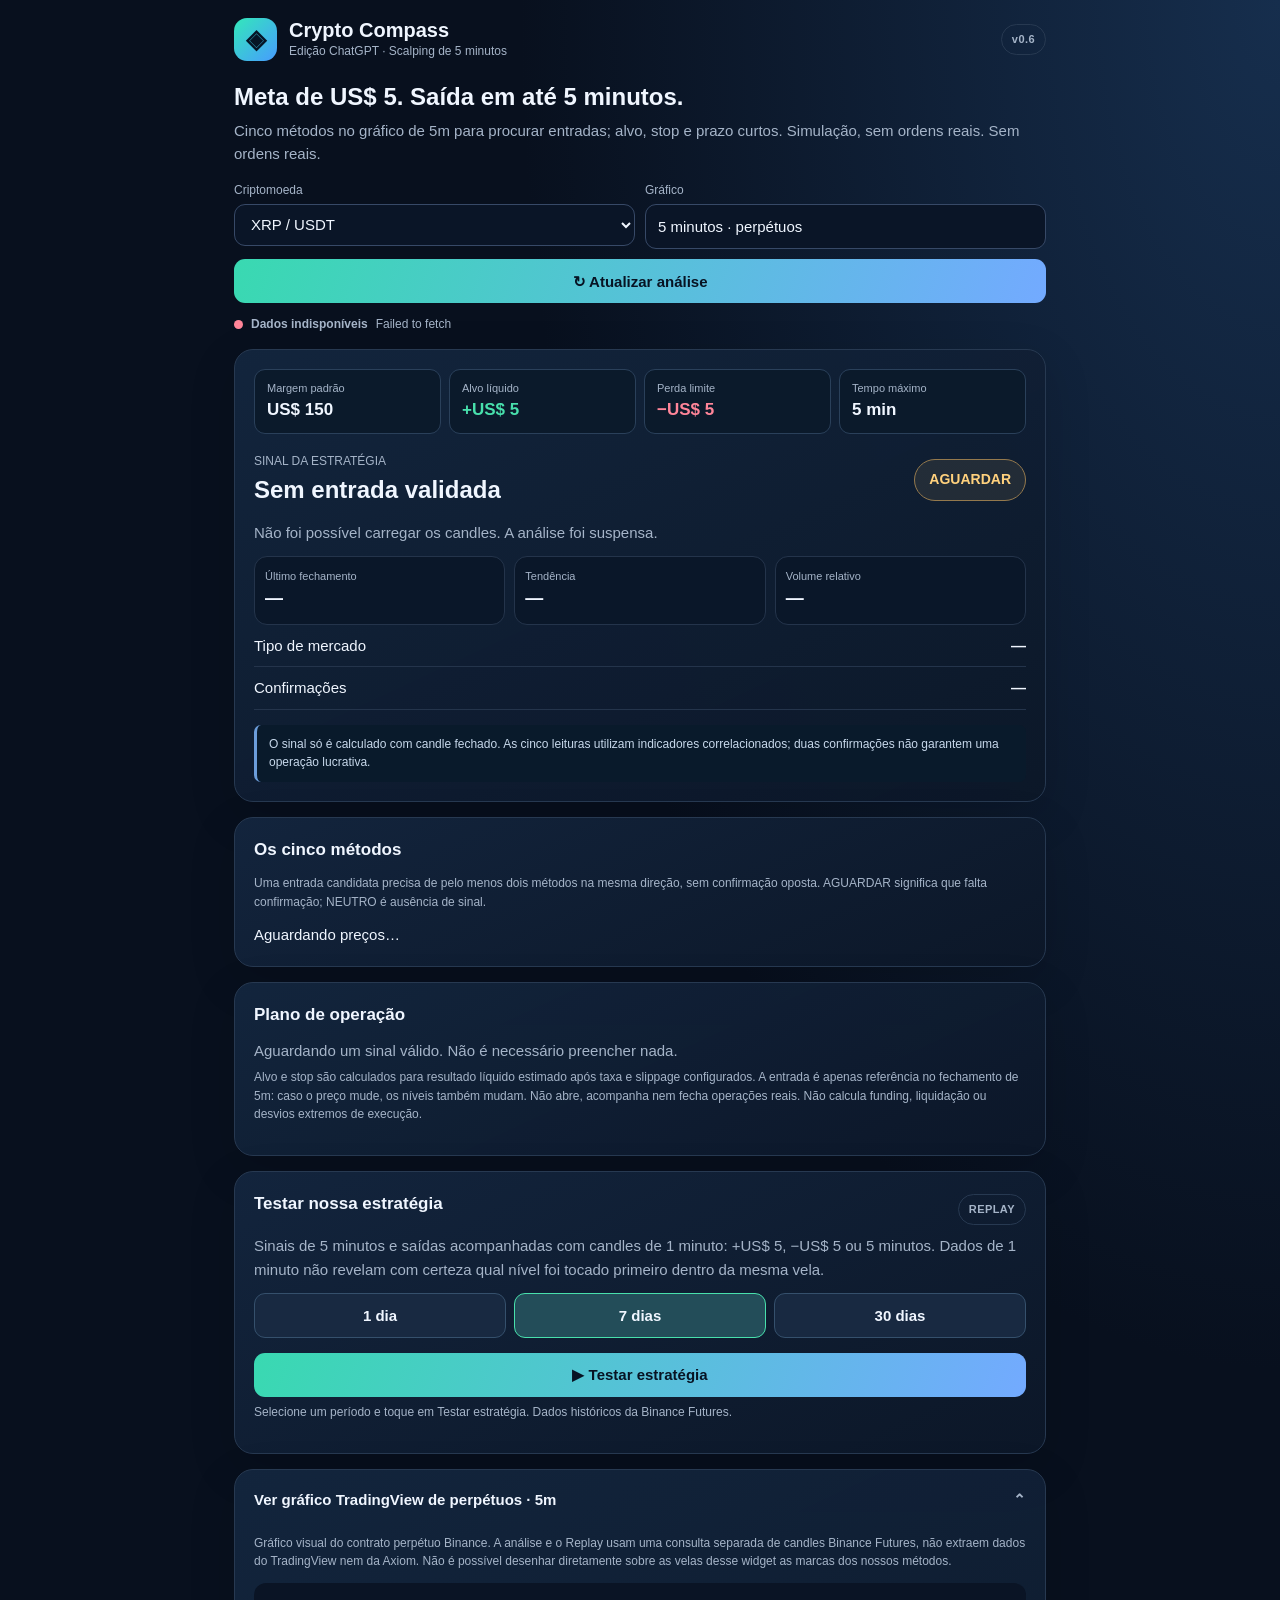
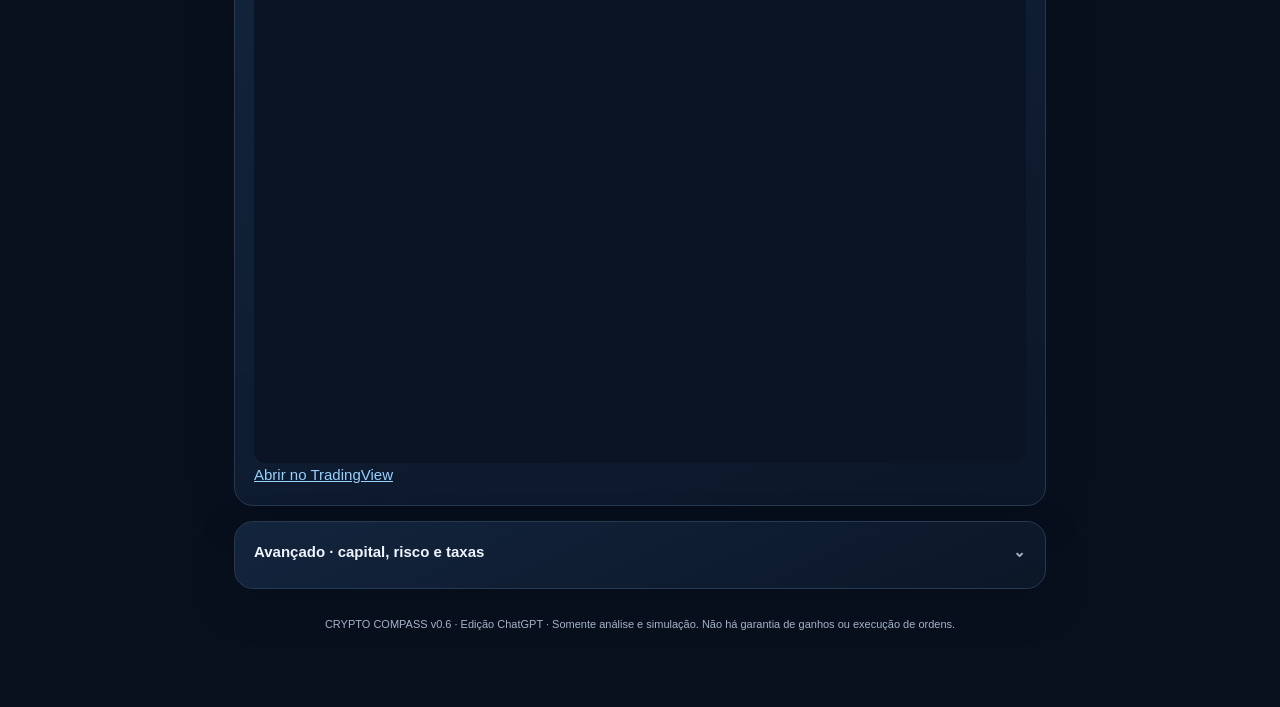
==== commit 98ec3d41: "Release Crypto Compass v0.6: 150 USDT margin, net +/-5 USDT, 5m hold max and 1m historical exits" ====
--- a/index.html
+++ b/index.html
@@ -4,7 +4,7 @@
 <meta charset="utf-8">
 <meta name="viewport" content="width=device-width,initial-scale=1,viewport-fit=cover">
 <meta name="theme-color" content="#091120">
-<title>Crypto Compass v0.5 · Confluência 5m</title>
+<title>Crypto Compass v0.6 · Scalping US$ 5</title>
 <style>
 :root{color-scheme:dark;--bg:#08101e;--panel:#101e32;--muted:#a5b4c8;--edge:#273951;--ink:#f0f6ff;--green:#48e0ac;--red:#ff8599;--yellow:#ffd17d;--blue:#7ebdff}
 *{box-sizing:border-box}body{margin:0;background:radial-gradient(ellipse at top right,#162e4d 0,transparent 42%),var(--bg);color:var(--ink);font:15px/1.55 -apple-system,BlinkMacSystemFont,"Segoe UI",sans-serif}
@@ -31,13 +31,14 @@
 footer{padding-top:27px;color:var(--muted);font-size:11px;text-align:center}a{color:#96d1ff}
 @media(max-width:400px){h1{font-size:22px}.card{padding:14px}.metric strong{font-size:15px}.grid{gap:5px}.metric{padding:8px}.pill{font-size:10px}}
 .methods{display:grid;gap:8px}.method{background:#0b192a;border:1px solid var(--edge);border-radius:11px;padding:10px;display:flex;justify-content:space-between;align-items:center;gap:8px}.method .detail{font-size:12px;color:var(--muted)}.method .state{font-size:11px;font-weight:800;white-space:nowrap}.method .state.LONG{color:var(--green)}.method .state.SHORT{color:var(--red)}.method .state.WAIT{color:var(--yellow)}.method .state.NEUTRAL{color:var(--muted)}
+.quick{display:grid;grid-template-columns:repeat(2,minmax(0,1fr));gap:8px;margin-bottom:18px}.quick>div{padding:10px 12px;background:#0b1a2b;border:1px solid #2a405a;border-radius:11px}.quick span{display:block;color:var(--muted);font-size:11px}.quick strong{display:block;font-size:17px} @media(min-width:630px){.quick{grid-template-columns:repeat(4,minmax(0,1fr))}}
 </style>
 </head>
 <body>
 <main>
-<header><div class="brand"><span class="mark">◈</span><div><strong>Crypto Compass</strong><small>Edição ChatGPT · Scalping de 5 minutos</small></div></div><span class="pill">v0.5</span></header>
-<h1>Uma análise de cada vez.</h1>
-<p class="muted">Cinco métodos de 5 minutos: veja as confirmações e teste o histórico. Sem ordens reais.</p>
+<header><div class="brand"><span class="mark">◈</span><div><strong>Crypto Compass</strong><small>Edição ChatGPT · Scalping de 5 minutos</small></div></div><span class="pill">v0.6</span></header>
+<h1>Meta de US$ 5. Saída em até 5 minutos.</h1>
+<p class="muted">Cinco métodos no gráfico de 5m para procurar entradas; alvo, stop e prazo curtos. Simulação, sem ordens reais. Sem ordens reais.</p>
 <div class="toolbar">
 <label class="field"><span>Criptomoeda</span><select id="asset"><option value="XRPUSDT">XRP / USDT</option><option value="SOLUSDT">SOL / USDT</option></select></label>
 <div class="field"><span>Gráfico</span><input value="5 minutos · perpétuos" disabled></div>
@@ -45,6 +46,7 @@
 </div>
 <div class="statusline"><span class="dot" id="dot"></span><b id="connection">Conectando…</b><span id="lastCandle">Aguardando candles da Binance Futures</span></div>
 <section class="card">
+<div class="quick"><div><span>Margem padrão</span><strong id="quickMargin">US$ 150</strong></div><div><span>Alvo líquido</span><strong class="green" id="quickTarget">+US$ 5</strong></div><div><span>Perda limite</span><strong class="red" id="quickStop">−US$ 5</strong></div><div><span>Tempo máximo</span><strong>5 min</strong></div></div>
 <div class="signal"><div><div class="sub">SINAL DA ESTRATÉGIA</div><strong id="statusTitle">Carregando…</strong></div><span class="tag wait" id="signal">AGUARDAR</span></div>
 <p id="reason" class="muted">Carregando candles fechados de 5 minutos.</p>
 <div class="grid">
@@ -64,15 +66,15 @@
 <div class="metric"><small>Stop-loss</small><strong id="stopPlan">—</strong></div>
 <div class="metric"><small>Take-profit</small><strong id="targetPlan">—</strong></div>
 </div>
-<div class="kv"><span>Margem estimada</span><strong id="marginPlan">—</strong></div>
+<div class="kv"><span>Margem utilizada</span><strong id="marginPlan">—</strong></div><div class="kv"><span>Posição nominal</span><strong id="positionPlan">—</strong></div><div class="kv"><span>Movimento necessário para o alvo</span><strong id="movePlan">—</strong></div>
 <div class="kv"><span>Perda estimada no stop</span><strong class="red" id="lossPlan">—</strong></div>
 <div class="kv"><span>Ganho estimado no alvo</span><strong class="green" id="gainPlan">—</strong></div>
 </div>
-<p class="small muted">Plano demonstrativo, não é ordem nem recomendação. Entrada no fechamento é apenas referência: o preço real poderá ser diferente. Funding e liquidação não são calculados.</p>
+<p class="small muted">Alvo e stop são calculados para resultado líquido estimado após taxa e slippage configurados. A entrada é apenas referência no fechamento de 5m: caso o preço mude, os níveis também mudam. Não abre, acompanha nem fecha operações reais. Não calcula funding, liquidação ou desvios extremos de execução.</p>
 </section>
 <section class="card">
 <div class="summary"><h2>Testar nossa estratégia</h2><span class="pill">REPLAY</span></div>
-<p class="muted">Compara a confluência dos cinco métodos em candles fechados de 5 minutos, já descontando taxas e slippage estimados.</p>
+<p class="muted">Sinais de 5 minutos e saídas acompanhadas com candles de 1 minuto: +US$ 5, −US$ 5 ou 5 minutos. Dados de 1 minuto não revelam com certeza qual nível foi tocado primeiro dentro da mesma vela.</p>
 <div class="segment" id="periods"><button type="button" data-days="1">1 dia</button><button type="button" data-days="7" class="selected">7 dias</button><button type="button" data-days="30">30 dias</button></div>
 <button class="primary spaced" id="test" style="width:100%">▶ Testar estratégia</button>
 <div class="progress" id="progress" hidden><div id="bar"></div></div>
@@ -80,15 +82,15 @@
 <div id="results" hidden>
 <div class="columns">
 <div class="stat"><span>Operações identificadas</span><strong id="trades">—</strong></div>
-<div class="stat"><span>Acerto após custos</span><strong id="winNet">—</strong></div>
-<div class="stat"><span>Acerto antes dos custos</span><strong id="winGross">—</strong></div>
-<div class="stat"><span>Resultado líquido</span><strong id="netR">—</strong></div>
-</div>
-<div class="note spaced" id="verdict">—</div><p class="muted small">R significa uma unidade de risco planejado, não dólares. Ex.: +1 R equivale a ganhar o valor arriscado em uma operação; −1 R equivale a perdê-lo. Não são resultados reais.</p>
-<div class="kv"><span>Resultado nos 30% mais recentes</span><strong id="validation">—</strong></div>
-<div class="kv"><span>Entradas descartadas por custos</span><strong id="blockedCost">—</strong></div><div class="kv"><span>Maior queda acumulada</span><strong id="drawdown">—</strong></div>
+<div class="stat"><span>Atingiu +US$ 5</span><strong id="winNet">—</strong></div>
+<div class="stat"><span>Operações lucrativas</span><strong id="winGross">—</strong></div>
+<div class="stat"><span>Resultado líquido em USDT</span><strong id="netR">—</strong></div>
+</div>
+<div class="note spaced" id="verdict">—</div><p class="muted small">O resultado está em USDT, não em R. O simulador considera uma posição por vez, taxa e slippage estimados. Se alvo e stop ocorrerem na mesma vela de 1 minuto, conta a saída no stop de forma conservadora; a sequência exata não é conhecida.</p>
+<div class="kv"><span>Últimos 30% do período (apenas conferência)</span><strong id="validation">—</strong></div>
+<div class="kv"><span>Velas com alvo e stop simultâneos (ambíguos)</span><strong id="ambiguities">—</strong></div><div class="kv"><span>Entradas sem condição financeira viável</span><strong id="blockedCost">—</strong></div><div class="kv"><span>Saídas por tempo (5 minutos)</span><strong id="timedTrades">—</strong></div><div class="kv"><span>Maior queda acumulada (USDT)</span><strong id="drawdown">—</strong></div>
 <div class="kv"><span>Lucro bruto das operações vencedoras / perdas</span><strong id="profitFactor">—</strong></div>
-<details class="spaced"><summary>Ver últimas operações</summary><div class="inside tablewrap"><table><thead><tr><th>Data</th><th>Lado</th><th>Métodos</th><th>Motivo da saída</th><th>Antes</th><th>Depois</th></tr></thead><tbody id="rows"></tbody></table></div></details>
+<details class="spaced"><summary>Ver últimas operações</summary><div class="inside tablewrap"><table><thead><tr><th>Data</th><th>Lado</th><th>Confirmações</th><th>Motivo da saída</th><th>Bruto</th><th>Líquido (USDT)</th></tr></thead><tbody id="rows"></tbody></table></div></details>
 </div>
 </section>
 <details class="card" id="chartToggle" open><summary>Ver gráfico TradingView de perpétuos · 5m</summary>
@@ -97,15 +99,15 @@
 <details class="card"><summary>Avançado · capital, risco e taxas</summary>
 <div class="inside"><p class="muted small">Esses números são estimativas editáveis, não taxas verificadas da sua Binance. Os custos são cobrados sobre o valor total da posição, não apenas sobre a margem.</p>
 <div class="fields">
-<label class="field"><span>Capital (USDT)</span><input type="number" id="equity" min="1" step="1" value="200" inputmode="decimal"></label>
-<label class="field"><span>Risco máximo (%)</span><input type="number" id="risk" min=".1" max="10" step=".1" value="1" inputmode="decimal"></label>
-<label class="field"><span>Alavancagem para estimar margem</span><input type="number" id="leverage" min="1" max="125" value="5" inputmode="numeric"></label>
+<label class="field"><span>Margem por operação (USDT)</span><input type="number" id="equity" min="1" step="1" value="150" inputmode="decimal"></label>
+<label class="field"><span>Perda máxima líquida (USDT)</span><input type="number" id="risk" min=".1" max="500" step=".5" value="5" inputmode="decimal"></label><label class="field"><span>Meta de lucro líquido (USDT)</span><input type="number" id="targetDollar" min=".1" max="500" step=".5" value="5" inputmode="decimal"></label>
+<label class="field"><span>Alavancagem da posição (padrão provisório: 5x)</span><input type="number" id="leverage" min="1" max="125" value="5" inputmode="numeric"></label>
 <label class="field"><span>Taxa por lado (%)</span><input type="number" id="fee" min="0" max="1" step=".01" value=".05" inputmode="decimal"></label>
 <label class="field"><span>Slippage por lado (%)</span><input type="number" id="slip" min="0" max="2" step=".01" value=".02" inputmode="decimal"></label>
 </div>
-<div class="note spaced">O risco calculado é estimado. Stops podem executar pior que o planejado; alavancagem pode produzir liquidação antes do stop.</div>
+<div class="note spaced">US$ 150 são tratados como margem, e não como valor total da posição. A alavancagem de 5x é apenas um padrão provisório: ajuste para a que você realmente usa. Custos, liquidação, spread, funding e saltos de preço podem causar perdas maiores que US$ 5.</div>
 </div></details>
-<footer>CRYPTO COMPASS v0.5 · Edição ChatGPT · Somente análise e simulação. Não há garantia de ganhos ou execução de ordens.</footer>
+<footer>CRYPTO COMPASS v0.6 · Edição ChatGPT · Somente análise e simulação. Não há garantia de ganhos ou execução de ordens.</footer>
 </main>
 <script>
 (function(){
@@ -116,13 +118,19 @@
 const money=n=>Number.isFinite(n)?'$ '+n.toLocaleString('en-US',{minimumFractionDigits:n<5?4:2,maximumFractionDigits:n<5?5:2}):'—';
 const num=n=>Number(n).toLocaleString('pt-BR',{maximumFractionDigits:2});
 const pct=n=>Number.isFinite(n)?num(n*100)+'%':'—';
-const fmtR=n=>Number.isFinite(n)?num(n)+' R':'—';
+const usd=n=>Number.isFinite(n)?(n<0?'−US$ ':'+US$ ')+num(Math.abs(n)):'—';
 const clamp=(n,a,b)=>Math.max(a,Math.min(b,n));
 const wait=ms=>new Promise(resolve=>setTimeout(resolve,ms));
-function settings(){return {equity:Number($('equity').value),risk:Number($('risk').value)/100,lev:Number($('leverage').value),fee:Number($('fee').value)/100,slip:Number($('slip').value)/100}}
-function validSettings(s){return s.equity>0&&s.risk>0&&s.risk<=.1&&s.lev>=1&&s.lev<=125&&s.fee>=0&&s.fee<=.01&&s.slip>=0&&s.slip<=.02&&Object.values(s).every(Number.isFinite)}
+
+function settings(){return {equity:Number($('equity').value),risk:Number($('risk').value),targetDollar:Number($('targetDollar').value),lev:Number($('leverage').value),fee:Number($('fee').value)/100,slip:Number($('slip').value)/100}}
+function validSettings(s){return s.equity>0&&s.risk>0&&s.risk<=500&&s.targetDollar>0&&s.targetDollar<=500&&s.lev>=1&&s.lev<=125&&s.fee>=0&&s.fee<=.01&&s.slip>=0&&s.slip<=.02&&Object.values(s).every(Number.isFinite)}
+// PnL liquido: quantidade * movimento direcional menos custos em ambos os lados.
+function pnlAt(entry,exit,side,s){const qty=s.equity*s.lev/entry,sgn=side==='LONG'?1:-1,costRate=s.fee+s.slip;return qty*(sgn*(exit-entry)-costRate*(entry+exit))}
+function priceForNet(entry,side,goal,s){const d=side==='LONG'?1:-1,k=s.fee+s.slip,qty=s.equity*s.lev/entry;if(!(qty>0)||Math.abs(d-k)<1e-9)return NaN;return ((d+k)*entry+goal/qty)/(d-k)}
+function levels(entry,side,s){const target=priceForNet(entry,side,s.targetDollar,s),stop=priceForNet(entry,side,-s.risk,s),sgn=side==='LONG'?1:-1;return {target,stop,entry,notional:s.equity*s.lev,margin:s.equity,movePct:100*Math.abs(target-entry)/entry,valid:entry>0&&Number.isFinite(target)&&Number.isFinite(stop)&&stop>0&&target>0&&sgn*(target-entry)>0&&sgn*(stop-entry)<0}}
+
 function toCandles(rows){return rows.map(r=>({t:+r[0],o:+r[1],h:+r[2],l:+r[3],c:+r[4],v:+r[5],end:+r[6]})).filter(z=>Object.values(z).every(Number.isFinite)&&z.o>0&&z.l>0&&z.h>=Math.max(z.o,z.c)&&z.l<=Math.min(z.o,z.c))}
-async function getBars(symbol,limit,endTime,signal){const u='https://fapi.binance.com/fapi/v1/klines?symbol='+encodeURIComponent(symbol)+'&interval=5m&limit='+limit+(endTime?'&endTime='+endTime:'');const res=await fetch(u,{cache:'no-store',signal});if(!res.ok)throw Error('Binance respondeu HTTP '+res.status);const body=await res.json();if(!Array.isArray(body))throw Error('Formato inesperado de candles');return toCandles(body)}
+async function getBars(symbol,limit,endTime,signal,interval='5m'){const u='https://fapi.binance.com/fapi/v1/klines?symbol='+encodeURIComponent(symbol)+'&interval='+encodeURIComponent(interval)+'&limit='+limit+(endTime?'&endTime='+endTime:'');const res=await fetch(u,{cache:'no-store',signal});if(!res.ok)throw Error('Binance respondeu HTTP '+res.status);const body=await res.json();if(!Array.isArray(body))throw Error('Formato inesperado de candles');return toCandles(body)}
 function indicator(c){const len=c.length,e9=[],e21=[],e50=[],rsi=[],atr=[],vwap=[],volume=[];
 let avgG=0,avgL=0,prevATR=0,pv=0,sumV=0,sumVol=0,avg9=0,avg21=0,avg50=0;
 const q9=2/10,q21=2/22,q50=2/51;
@@ -180,26 +188,34 @@
  let why=counts.LONG&&counts.SHORT?'Sinais contrários: entrada bloqueada.':'Menos de duas confirmações na mesma direção.';
  const common={side,why,methods:m,counts,regime,trend:regime,vol,rsi:r,atr,price:z.c};
  if(side==='WAIT')return common;
- const stopDist=(range?1.2:1.4)*atr,targetMult=range?1.45:1.7,costR=2*(s.fee+s.slip)*z.c/stopDist;
- if(!Number.isFinite(costR)||costR>.65)return {...common,side:'WAIT',why:'Confirmação '+counts[side]+'/5, mas custos estimados altos ('+num(costR)+' R).',blockedByCost:true};
- return {...common,stopDist,targetMult,stop:side==='LONG'?z.c-stopDist:z.c+stopDist,target:side==='LONG'?z.c+targetMult*stopDist:z.c-targetMult*stopDist,why:counts[side]+' métodos confirmaram '+side+'. Nenhum sinal contrário e custos dentro do limite.'}
+ const l=levels(z.c,side,s);
+ if(!l.valid)return {...common,side:'WAIT',why:'Margem, alavancagem e custos não permitem níveis válidos.',blockedByCost:true};
+ return {...common,stop:l.stop,target:l.target,why:counts[side]+' métodos confirmaram '+side+'. Preços calculados para '+num(s.targetDollar)+' USDT líquidos, stop de '+num(s.risk)+' USDT e prazo de 5 minutos.'};
+
 }
 function methodsUI(a){const el=$('methods');el.textContent='';for(const m of a?.methods||[]){const row=document.createElement('div');row.className='method';const left=document.createElement('div');const t=document.createElement('b');t.textContent=m.name;const p=document.createElement('div');p.className='detail';p.textContent=m.why;left.append(t,p);const badge=document.createElement('span');badge.className='state '+m.status;badge.textContent=m.status==='NEUTRAL'?'NEUTRO':m.status==='WAIT'?'AGUARDAR':m.status;row.append(left,badge);el.append(row)}}
 
 function notify(text,level){$('connection').textContent=text;$('dot').className='dot '+(level||'')}
 function waiting(message){$('signal').textContent='AGUARDAR';$('signal').className='tag wait';$('statusTitle').textContent='Sem entrada validada';$('reason').textContent=message;$('plan').hidden=true;$('noPlan').hidden=false}
-function show(){if(current.length<115){waiting('Ainda não há candles fechados suficientes.');return}const last=current[current.length-1];$('price').textContent=money(last.c);$('lastCandle').textContent='Candle fechado às '+new Date(last.end).toLocaleTimeString('pt-BR',{hour:'2-digit',minute:'2-digit'});const stale=Date.now()-last.end>720000;const s=settings(),ind=indicator(current),a=atSignal(current,ind,current.length-1,s);$('regime').textContent=a.regime||'—';$('confluence').textContent=(a.counts?.LONG||0)+' LONG · '+(a.counts?.SHORT||0)+' SHORT';methodsUI(a);$('trend').textContent=a.trend||'—';$('volume').textContent=Number.isFinite(a.vol)?num(a.vol)+'×':'—';if(stale){waiting('Último candle fechado está atrasado. Aguarde a reconexão ou toque em Atualizar análise.');$('interpret').textContent='Não use sinais antigos de 5 minutos.';return}
-if(!validSettings(s)){waiting('Confira os valores da seção Avançado.');return}
-$('reason').textContent=a.why;$('interpret').textContent='RSI(7): '+(Number.isFinite(a.rsi)?num(a.rsi):'—')+'  · Cenário: '+a.trend+' · Volume: '+num(a.vol)+'×. A entrada é calculada apenas no fechamento do candle.';
+
+function show(){if(current.length<115){waiting('Ainda não há candles fechados suficientes.');return}
+const last=current.at(-1),stale=Date.now()-last.end>720000,s=settings(),ind=indicator(current),a=atSignal(current,ind,current.length-1,s);
+$('quickMargin').textContent='US$ '+num(s.equity);$('quickTarget').textContent='+US$ '+num(s.targetDollar);$('quickStop').textContent='−US$ '+num(s.risk);
+$('price').textContent=money(last.c);$('lastCandle').textContent='Último candle 5m fechado às '+new Date(last.end).toLocaleTimeString('pt-BR',{hour:'2-digit',minute:'2-digit'});
+$('regime').textContent=a.regime||'—';$('confluence').textContent=(a.counts?.LONG||0)+' LONG · '+(a.counts?.SHORT||0)+' SHORT';methodsUI(a);$('trend').textContent=a.trend||'—';$('volume').textContent=Number.isFinite(a.vol)?num(a.vol)+'×':'—';
+if(stale){waiting('Dados antigos. Atualize a análise para gerar entradas.');$('interpret').textContent='Sem sinal com dados desatualizados.';return}
+if(!validSettings(s)){waiting('Revise margem, alavancagem, alvo, stop ou custos em Avançado.');return}
+$('reason').textContent=a.why;$('interpret').textContent='RSI(7): '+(Number.isFinite(a.rsi)?num(a.rsi):'—')+' · Cenário: '+a.trend+' · Volume: '+num(a.vol)+'×. Entrada teórica após o fechamento da vela de 5m.';
 if(a.side==='WAIT'){waiting(a.why);return}
-$('signal').textContent=a.side;$('signal').className='tag '+(a.side==='LONG'?'long':'short');$('statusTitle').textContent=a.side==='LONG'?'Possível alta':'Possível queda';
-const lossFrac=a.stopDist/a.price+2*(s.fee+s.slip),notional=Math.min(s.equity*s.lev,s.equity*s.risk/lossFrac);
-const deltaStop=notional*lossFrac,deltaTarget=notional*(a.targetMult*a.stopDist/a.price-2*(s.fee+s.slip));
-$('entryPlan').textContent=money(a.price);$('stopPlan').textContent=money(a.stop);$('targetPlan').textContent=money(a.target);
-$('marginPlan').textContent=money(notional/s.lev)+' (a '+num(s.lev)+'×)';
-$('lossPlan').textContent='−'+money(deltaStop);$('gainPlan').textContent=deltaTarget>=0?'+'+money(deltaTarget):'−'+money(Math.abs(deltaTarget));
+const l=levels(a.price,a.side,s);if(!l.valid){waiting('Com esta margem, alavancagem e taxas, não foi possível calcular um alvo/stop válido.');return}
+$('signal').textContent=a.side;$('signal').className='tag '+(a.side==='LONG'?'long':'short');$('statusTitle').textContent=a.side==='LONG'?'Possível compra':'Possível venda';
+$('entryPlan').textContent=money(l.entry);$('stopPlan').textContent=money(l.stop);$('targetPlan').textContent=money(l.target);
+$('marginPlan').textContent='US$ '+num(l.margin)+' a '+num(s.lev)+'×';$('positionPlan').textContent='US$ '+num(l.notional);
+$('movePlan').textContent=num(l.movePct)+'% do preço';
+$('lossPlan').textContent='−US$ '+num(s.risk)+' (estimado)';$('gainPlan').textContent='+US$ '+num(s.targetDollar)+' (estimado)';
 $('noPlan').hidden=true;$('plan').hidden=false;
 }
+
 function stopSocket(){if(timer){clearTimeout(timer);timer=null}const old=socket;socket=null;if(old){old.onclose=null;old.onmessage=null;old.close()}}
 async function refresh(){const symbol=asset;stopSocket();if(request)request.abort();request=new AbortController();const signal=request.signal;$('refresh').disabled=true;notify('Buscando candles…');try{const bars=(await getBars(symbol,600,null,signal)).filter(z=>z.end<=Date.now());if(symbol!==asset||signal.aborted)return;if(bars.length<115)throw Error('Poucos candles fechados retornados');current=bars;dataAt=Date.now();show();notify('Histórico atualizado; conectando…');stream(symbol)}catch(e){if(signal.aborted)return;current=[];waiting('Não foi possível carregar os candles. A análise foi suspensa.');$('price').textContent='—';$('trend').textContent='—';$('volume').textContent='—';notify('Dados indisponíveis','bad');$('lastCandle').textContent=e.message}finally{if(symbol===asset)$('refresh').disabled=false}}
 function stream(symbol){if(!('WebSocket' in window)){notify('Streaming indisponível');return}let attempt=0;
@@ -221,57 +237,112 @@
 }
 function updateTV(){widgetLoaded=false;if($('chartToggle').open)showTV();else $('tv').innerHTML='<p class="tvmsg">Abra esta seção para carregar o gráfico.</p>'}
 
-function replay(c,s,days){
- const ind=indicator(c),tr=[],cut=c.at(-1).t-days*86400000;let skipped=0,conflicts=0,next=115;
- for(let i=115;i<c.length-9;i++){if(c[i].t<cut||i<next)continue;const a=atSignal(c,ind,i,s);
- if(a.side==='WAIT'){if(a.blockedByCost)skipped++;if(a.counts?.LONG&&a.counts?.SHORT)conflicts++;continue}
- const entry=c[i+1].o,dist=a.stopDist,sgn=a.side==='LONG'?1:-1,stop=entry-sgn*dist,target=entry+sgn*a.targetMult*dist;
- if(entry<=0||stop<=0||target<=0)continue;
- let out=c[i+8].c,lastIndex=i+8,why='Tempo (40m)';
- for(let j=i+1;j<=i+8;j++){const b=c[j],hitStop=sgn===1?b.l<=stop:b.h>=stop,hitTarget=sgn===1?b.h>=target:b.l<=target;
- if(hitStop){out=sgn===1?Math.min(stop,b.o):Math.max(stop,b.o);why='Stop';lastIndex=j;break}
- if(hitTarget){out=target;why='Alvo';lastIndex=j;break}}
- const gross=sgn*(out-entry)/dist,cost=(s.fee+s.slip)*(entry+out)/dist,net=gross-cost;
- tr.push({t:c[i+1].t,side:a.side,why,gross,net,methods:a.methods.filter(m=>m.status===a.side).map(m=>m.name),confirmations:a.counts[a.side]});next=lastIndex+1;i=lastIndex
+
+// Candles completos de 5m construidos exclusivamente a partir de cinco candles fechados de 1m.
+// Evita usar futuro para sinalizar entrada.
+function toFive(one){const output=[];let slot=-1,bucket=[];function flush(){if(bucket.length!==5)return;for(let j=1;j<5;j++)if(bucket[j].t!==bucket[0].t+j*60000)return;
+ if(bucket[0].t!==slot)return;
+ output.push({t:slot,o:bucket[0].o,h:Math.max(...bucket.map(z=>z.h)),l:Math.min(...bucket.map(z=>z.l)),c:bucket[4].c,v:bucket.reduce((a,z)=>a+z.v,0),end:bucket[4].end})}
+ for(const b of one){const start=Math.floor(b.t/300000)*300000;if(start!==slot){if(bucket.length)flush();slot=start;bucket=[]}bucket.push(b)}if(bucket.length)flush();return output}
+function replay(one,s,days){
+ const five=toFive(one),ind=indicator(five),tr=[],byMinute=new Map(one.map(b=>[b.t,b]));
+ const cutoff=one.at(-1).t-days*86400000;
+ let skipped=0,conflicts=0,ambiguous=0,missing=0;
+ for(let i=115;i<five.length-1;i++){
+ const cand=five[i];const entryAt=cand.t+300000;
+ if(entryAt<cutoff)continue;
+ const signal=atSignal(five,ind,i,s);
+ if(signal.side==='WAIT'){if(signal.blockedByCost)skipped++;if(signal.counts?.LONG&&signal.counts?.SHORT)conflicts++;continue}
+ const minutes=[];for(let minute=0;minute<5;minute++){const b=byMinute.get(entryAt+minute*60000);if(!b)break;minutes.push(b)}
+ if(minutes.length!==5){missing++;continue}
+ const entry=minutes[0].o,l=levels(entry,signal.side,s);
+ if(!l.valid){skipped++;continue}
+ const d=signal.side==='LONG'?1:-1;
+ let exit=minutes[4].c,why='Tempo (5m)',isAmbiguous=false;
+ for(let j=0;j<5;j++){
+ const b=minutes[j];
+ const stopHit=d===1?b.l<=l.stop:b.h>=l.stop;
+ const targetHit=d===1?b.h>=l.target:b.l<=l.target;
+ if(stopHit&&targetHit){ambiguous++;isAmbiguous=true}
+ // Mesmo candle de 1m pode tocar os dois niveis; adota stop primeiro (conservador).
+ if(stopHit){exit=d===1?Math.min(l.stop,b.o):Math.max(l.stop,b.o);why='Stop';break}
+ if(targetHit){exit=l.target;why='Alvo';break}
  }
- return {tr,skipped,conflicts}
-}
-
-function stats(tr){const n=tr.length;let grossWin=0,netWin=0,total=0,peak=0,dd=0,profits=0,losses=0;
-for(const t of tr){if(t.gross>0)grossWin++;if(t.net>0){netWin++;profits+=t.net}else losses+=Math.abs(t.net);total+=t.net;peak=Math.max(peak,total);dd=Math.max(dd,peak-total)}
-return {n,pre:n?grossWin/n:NaN,post:n?netWin/n:NaN,total,dd,pf:losses?profits/losses:profits?Infinity:NaN}}
-async function history(days,symbol,signal,progress){const now=Date.now(),cutoff=now-(days*288+150)*ms;let end=now,all=[],loops=0;
-while(end>cutoff&&loops<36){if(signal.aborted)throw new DOMException('Cancelado','AbortError');const bars=await getBars(symbol,1500,end,signal);if(!bars.length)break;all.push(...bars);end=bars[0].t-1;loops++;progress(Math.min(.96,(now-end)/(now-cutoff)));if(end<=cutoff)break;await wait(110)}
-const clean=new Map();for(const b of all)if(b.end<=now&&b.t>=cutoff)clean.set(b.t,b);
-const sorted=[...clean.values()].sort((a,b)=>a.t-b.t);return sorted}
-async function testHistory(){if(testing)return;const s=settings();if(!validSettings(s)){$('testMessage').textContent='Confira capital, risco, alavancagem e taxas em Avançado.';return}
-testing=true;const sym=asset,days=chosenDays;$('results').hidden=true;$('test').disabled=true;$('progress').hidden=false;$('bar').style.width='0%';
-historyAbort=new AbortController();const controller=historyAbort;
-try{$('testMessage').textContent='Baixando candles fechados… Pode demorar, especialmente em 30 dias.';const key=sym+'_'+days,cached=historyCache.get(key),c=cached&&Date.now()-cached.when<120000?cached.bars:await history(days,sym,controller.signal,f=>{$('bar').style.width=Math.round(f*100)+'%';$('testMessage').textContent='Baixando histórico… '+Math.round(f*100)+'%'});if(!cached||Date.now()-cached.when>=120000){historyCache.set(key,{bars:c,when:Date.now()});if(historyCache.size>3)historyCache.delete(historyCache.keys().next().value)}
-if(sym!==asset){$('testMessage').textContent='A moeda mudou. Faça um novo teste.';return}
-if(c.length<days*275+130){$('testMessage').textContent='Histórico incompleto ('+num(c.length)+' candles). Não vou apresentar um resultado que pareça representar '+days+' dia(s). Tente um período menor.';return}
-let gaps=0;for(let i=1;i<c.length;i++)if(c[i].t-c[i-1].t!==300000)gaps++;if(gaps>2){$('testMessage').textContent='Histórico contém '+gaps+' intervalos sem candles. Replay suspenso para evitar conclusões enganosas.';return}
-$('testMessage').textContent='Calculando as operações…';await wait(30);
-const result=replay(c,s,days),all=stats(result.tr),split=c.at(-1).t-days*86400000*.3, recent=stats(result.tr.filter(x=>x.t>=split));
-$('trades').textContent=num(all.n);$('winNet').textContent=pct(all.post);$('winGross').textContent=pct(all.pre);
-$('netR').textContent=fmtR(all.total);$('netR').className=all.total>=0?'green':'red';
-$('blockedCost').textContent=num(result.skipped);$('drawdown').textContent=fmtR(all.dd);$('profitFactor').textContent=Number.isFinite(all.pf)?num(all.pf):'—';
-$('validation').textContent=recent.n+' operações · '+pct(recent.post)+' · '+fmtR(recent.total);
-const msg=all.n<30?'Amostra pequena: '+all.n+' operações ainda não permitem avaliar a estratégia com confiança.':all.total<=0?'A estratégia teve resultado líquido negativo nesse período. Não a utilize como sinal comprovado.':'Resultado positivo apenas neste período; não garante desempenho futuro.';
-$('verdict').textContent=msg+' '+result.skipped+' oportunidades foram descartadas por custos elevados.';
-$('rows').innerHTML='';result.tr.slice(-8).reverse().forEach(x=>{const row=document.createElement('tr');[new Date(x.t).toLocaleString('pt-BR',{day:'2-digit',month:'2-digit',hour:'2-digit',minute:'2-digit'}),x.side,x.confirmations+'/5',x.why,fmtR(x.gross),fmtR(x.net)].forEach(v=>{const cell=document.createElement('td');cell.textContent=v;row.appendChild(cell)});$('rows').appendChild(row)});
-$('results').hidden=false;$('bar').style.width='100%';$('testMessage').textContent=num(c.length)+' candles da Binance Futures · '+days+' dia(s) · custos: '+num((s.fee+s.slip)*200)+'% ida e volta · resultado histórico, não previsão.';
-}catch(e){if(e.name==='AbortError')$('testMessage').textContent='Teste interrompido. Selecione a moeda e teste novamente.';else $('testMessage').textContent='Não foi possível completar o histórico: '+e.message+'. Nenhum resultado parcial foi apresentado.'}
-finally{testing=false;$('test').disabled=false;$('progress').hidden=true;historyAbort=null}
-}
+ const qty=s.equity*s.lev/entry,gross=d*(exit-entry)*qty,net=pnlAt(entry,exit,signal.side,s);
+ tr.push({t:entryAt,side:signal.side,why,gross,net,ambiguous:isAmbiguous,methods:signal.methods.filter(m=>m.status===signal.side).map(m=>m.name),confirmations:signal.counts[signal.side]});
+ }
+ return {tr,skipped,conflicts,ambiguous,missing,fiveCount:five.length};
+}
+function stats(tr){const n=tr.length;let targetWins=0,netWins=0,total=0,peak=0,dd=0,profits=0,losses=0,timeouts=0,stops=0;
+ for(const t of tr){if(t.why==='Alvo')targetWins++;if(t.why==='Stop')stops++;if(t.why.startsWith('Tempo'))timeouts++;
+ if(t.net>0){netWins++;profits+=t.net}else losses+=Math.abs(t.net);
+ total+=t.net;peak=Math.max(peak,total);dd=Math.max(dd,peak-total)}
+ return {n,hit:n?targetWins/n:NaN,positive:n?netWins/n:NaN,targetWins,netWins,stops,timeouts,total,dd,pf:losses?profits/losses:profits?Infinity:NaN};
+}
+
+
+async function history(days,symbol,signal,progress){
+ const now=Date.now(),oneMinute=60000,cutoff=now-(days*1440+720)*oneMinute;
+ let end=now,all=[],loops=0;
+ while(end>cutoff&&loops<36){
+ if(signal.aborted)throw new DOMException('Cancelado','AbortError');
+ const bars=await getBars(symbol,1500,end,signal,'1m');
+ if(!bars.length)break;
+ all.push(...bars);end=bars[0].t-1;loops++;
+ progress(Math.min(.97,(now-end)/(now-cutoff)));
+ if(end<=cutoff)break;
+ await wait(100)
+ }
+ const dedup=new Map();for(const b of all){if(b.end<=now&&b.t>=cutoff)dedup.set(b.t,b)}
+ return [...dedup.values()].sort((a,b)=>a.t-b.t);
+}
+
+
+async function testHistory(){
+ if(testing)return;
+ const s=settings();if(!validSettings(s)){$('testMessage').textContent='Confira margem, alvo, stop, alavancagem e custos em Avançado.';return}
+ testing=true;const sym=asset,days=chosenDays;
+ $('results').hidden=true;$('test').disabled=true;$('progress').hidden=false;$('bar').style.width='0%';
+ historyAbort=new AbortController();const controller=historyAbort;
+ try{
+ $('testMessage').textContent='Baixando dados de 1 minuto; 30 dias podem levar mais tempo. Não feche a página.';
+ const key=sym+'_'+days,cached=historyCache.get(key),cacheOK=cached&&Date.now()-cached.when<120000;
+ const c=cacheOK?cached.bars:await history(days,sym,controller.signal,f=>{$('bar').style.width=Math.round(f*100)+'%';$('testMessage').textContent='Baixando 1m… '+Math.round(f*100)+'%'});
+ if(!cacheOK){historyCache.set(key,{bars:c,when:Date.now()});if(historyCache.size>2)historyCache.delete(historyCache.keys().next().value)}
+ if(sym!==asset||controller.signal.aborted)throw new DOMException('Cancelado','AbortError');
+ if(c.length<days*1440+600){$('testMessage').textContent='Histórico insuficiente para '+days+' dia(s) mais aquecimento de indicadores. Apenas '+num(c.length)+' candles recebidos. Nenhum resultado parcial mostrado.';return}
+ let gaps=0;for(let i=1;i<c.length;i++)if(c[i].t-c[i-1].t!==60000)gaps++;
+ if(gaps>3){$('testMessage').textContent='Histórico com '+gaps+' lacunas de 1 minuto. Replay cancelado para evitar resultado enganoso.';return}
+ $('testMessage').textContent='Avaliando os cinco métodos e as saídas de 1 minuto…';await wait(30);
+ const result=replay(c,s,days),all=stats(result.tr),boundary=c.at(-1).t-days*86400000*.30,recent=stats(result.tr.filter(x=>x.t>=boundary));
+ $('trades').textContent=num(all.n);$('winNet').textContent=pct(all.hit);$('winGross').textContent=pct(all.positive);
+ $('netR').textContent=usd(all.total);$('netR').className=all.total>=0?'green':'red';
+ $('ambiguities').textContent=num(result.ambiguous);$('timedTrades').textContent=num(all.timeouts);
+ $('blockedCost').textContent=num(result.skipped);$('drawdown').textContent='US$ '+num(all.dd);
+ $('profitFactor').textContent=Number.isFinite(all.pf)?num(all.pf):'—';
+ $('validation').textContent=recent.n+' operações · '+pct(recent.hit)+' atingiram a meta · '+usd(recent.total);
+ const msg=all.n===0?'Nenhuma operação atendeu aos critérios no período.':
+ all.n<30?'Amostra pequena: apenas '+all.n+' entradas. Não permite concluir que a estratégia é eficaz.':
+ all.total<=0?'Resultado líquido negativo: esta estratégia ainda não demonstrou lucratividade.':'Resultado positivo somente nesta amostra; não prevê lucros futuros.';
+ $('verdict').textContent=msg+' Saídas: '+all.targetWins+' alvos, '+all.stops+' stops e '+all.timeouts+' por tempo. '+result.ambiguous+' candle(s) de 1m tocaram alvo e stop: contabilizados como stop por prudência.';
+ $('rows').textContent='';for(const x of result.tr.slice(-10).reverse()){
+ const row=document.createElement('tr');
+ const vals=[new Date(x.t).toLocaleString('pt-BR',{day:'2-digit',month:'2-digit',hour:'2-digit',minute:'2-digit'}),x.side,x.confirmations+'/5',x.why+(x.ambiguous?'*':''),usd(x.gross),usd(x.net)];
+ for(const v of vals){const cell=document.createElement('td');cell.textContent=v;row.appendChild(cell)}$('rows').appendChild(row)}
+ $('results').hidden=false;$('bar').style.width='100%';
+ $('testMessage').textContent=num(c.length)+' candles de 1 minuto e '+num(result.fiveCount)+' velas completas de 5 minutos · '+days+' dia(s) · posição US$ '+num(s.equity*s.lev)+' · alvo +US$ '+num(s.targetDollar)+' · stop −US$ '+num(s.risk)+' · resultado simulado.';
+ }catch(e){$('testMessage').textContent=e.name==='AbortError'?'Teste interrompido; tente novamente.':'Erro no histórico: '+e.message+'. Nenhum resultado parcial apresentado.'}
+ finally{testing=false;$('test').disabled=false;$('progress').hidden=true;historyAbort=null}
+}
+
 $('refresh').addEventListener('click',refresh);
 $('asset').addEventListener('change',()=>{asset=$('asset').value;if(historyAbort)historyAbort.abort();updateTV();current=[];$('price').textContent='—';$('trend').textContent='—';$('volume').textContent='—';waiting('Mudando a moeda…');refresh()});
 $('periods').addEventListener('click',e=>{const btn=e.target.closest('[data-days]');if(!btn||testing)return;chosenDays=Number(btn.dataset.days);for(const b of $('periods').querySelectorAll('button'))b.classList.toggle('selected',b===btn)});
 $('test').addEventListener('click',testHistory);
 $('chartToggle').addEventListener('toggle',()=>{if($('chartToggle').open)showTV()});
 if($('chartToggle').open)showTV();
-for(const id of ['equity','risk','leverage','fee','slip'])$(id).addEventListener('input',()=>{if(current.length>65)show();if(!$('results').hidden){$('testMessage').textContent='Custos ou risco alterados. Rode o Replay novamente.';$('results').hidden=true}});
-setInterval(()=>{if(current.length>65)show();if(socket&&socket.readyState===1&&Date.now()-dataAt>720000){notify('Sem candles recentes · atualize','bad')}},20000);
+for(const id of ['equity','risk','targetDollar','leverage','fee','slip'])$(id).addEventListener('input',()=>{if(current.length>115)show();if(!$('results').hidden){$('testMessage').textContent='Parâmetros alterados. Rode o Replay novamente.';$('results').hidden=true}});
+setInterval(()=>{if(current.length>115)show();if(socket&&socket.readyState===1&&Date.now()-dataAt>720000){notify('Sem candles recentes · atualize','bad')}},20000);
 document.addEventListener('visibilitychange',()=>{if(!document.hidden&&(!current.length||Date.now()-dataAt>420000))refresh()});
 refresh();
 })();
